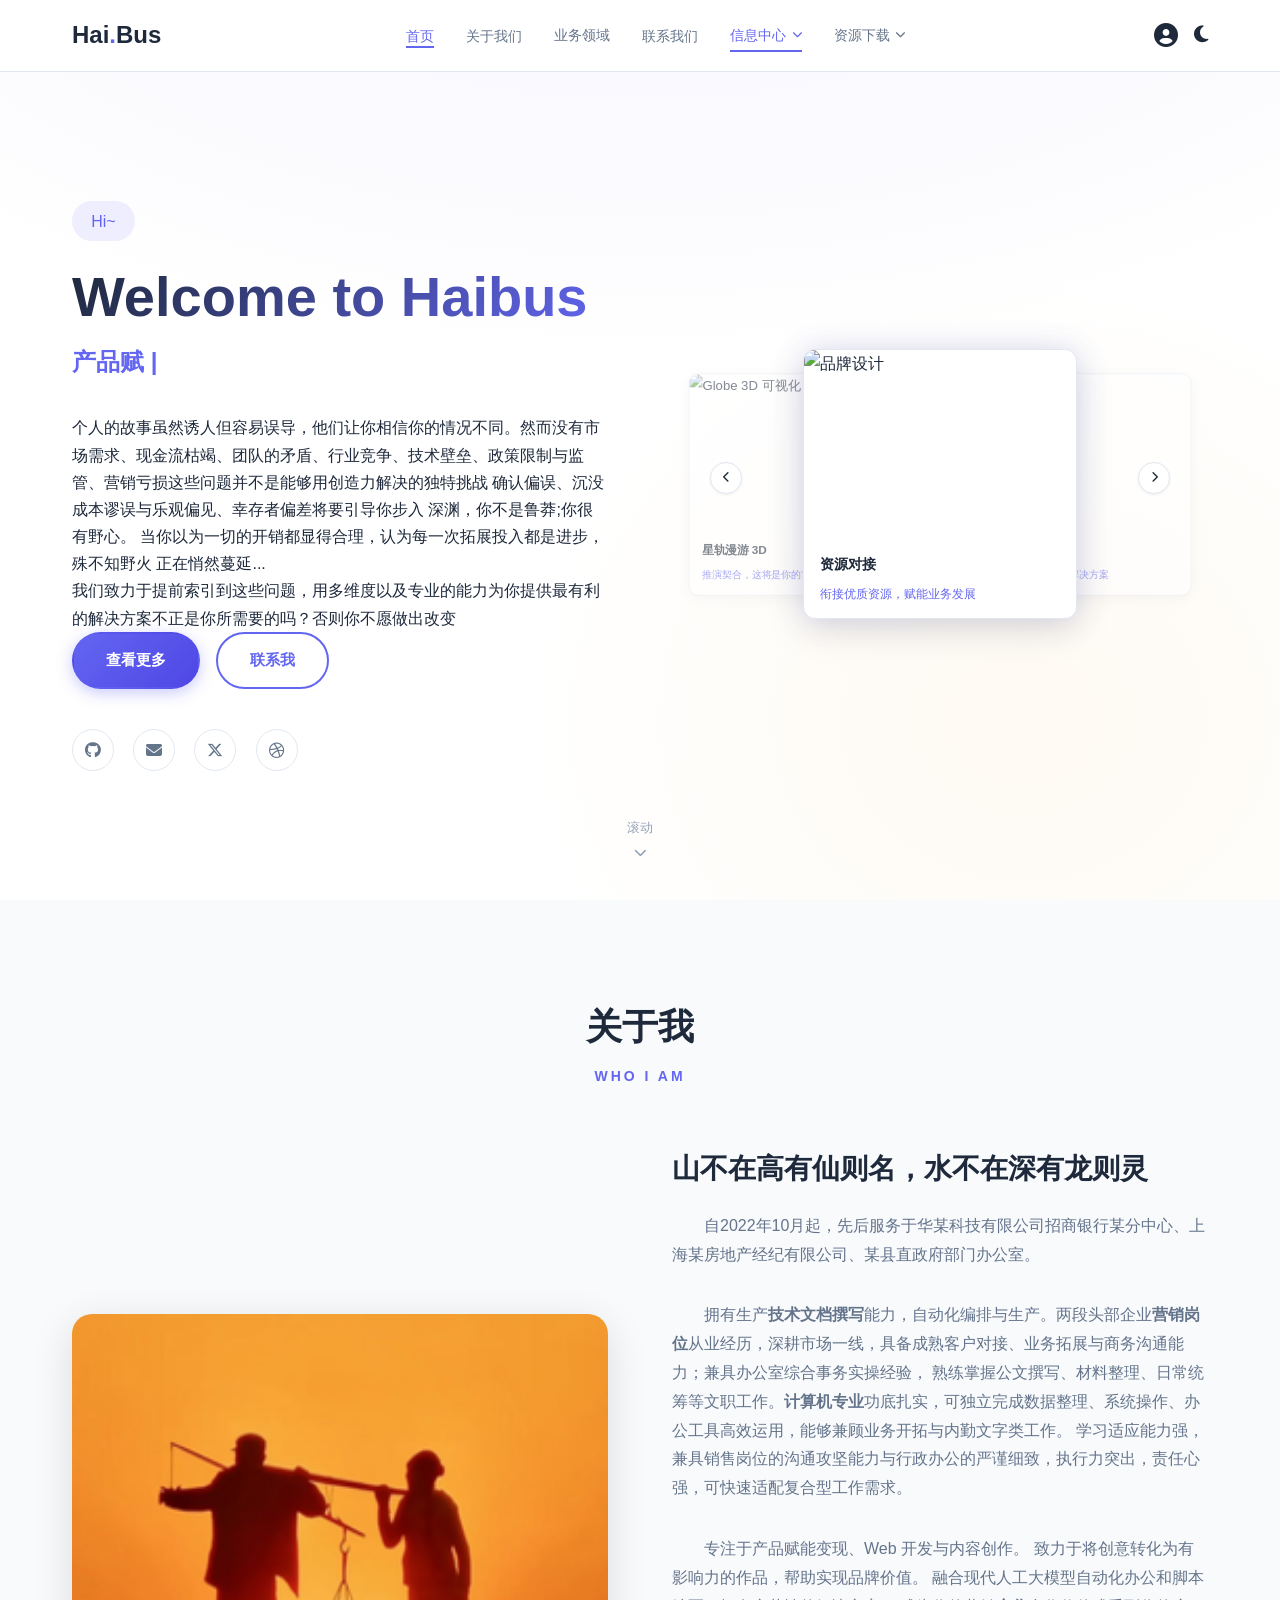
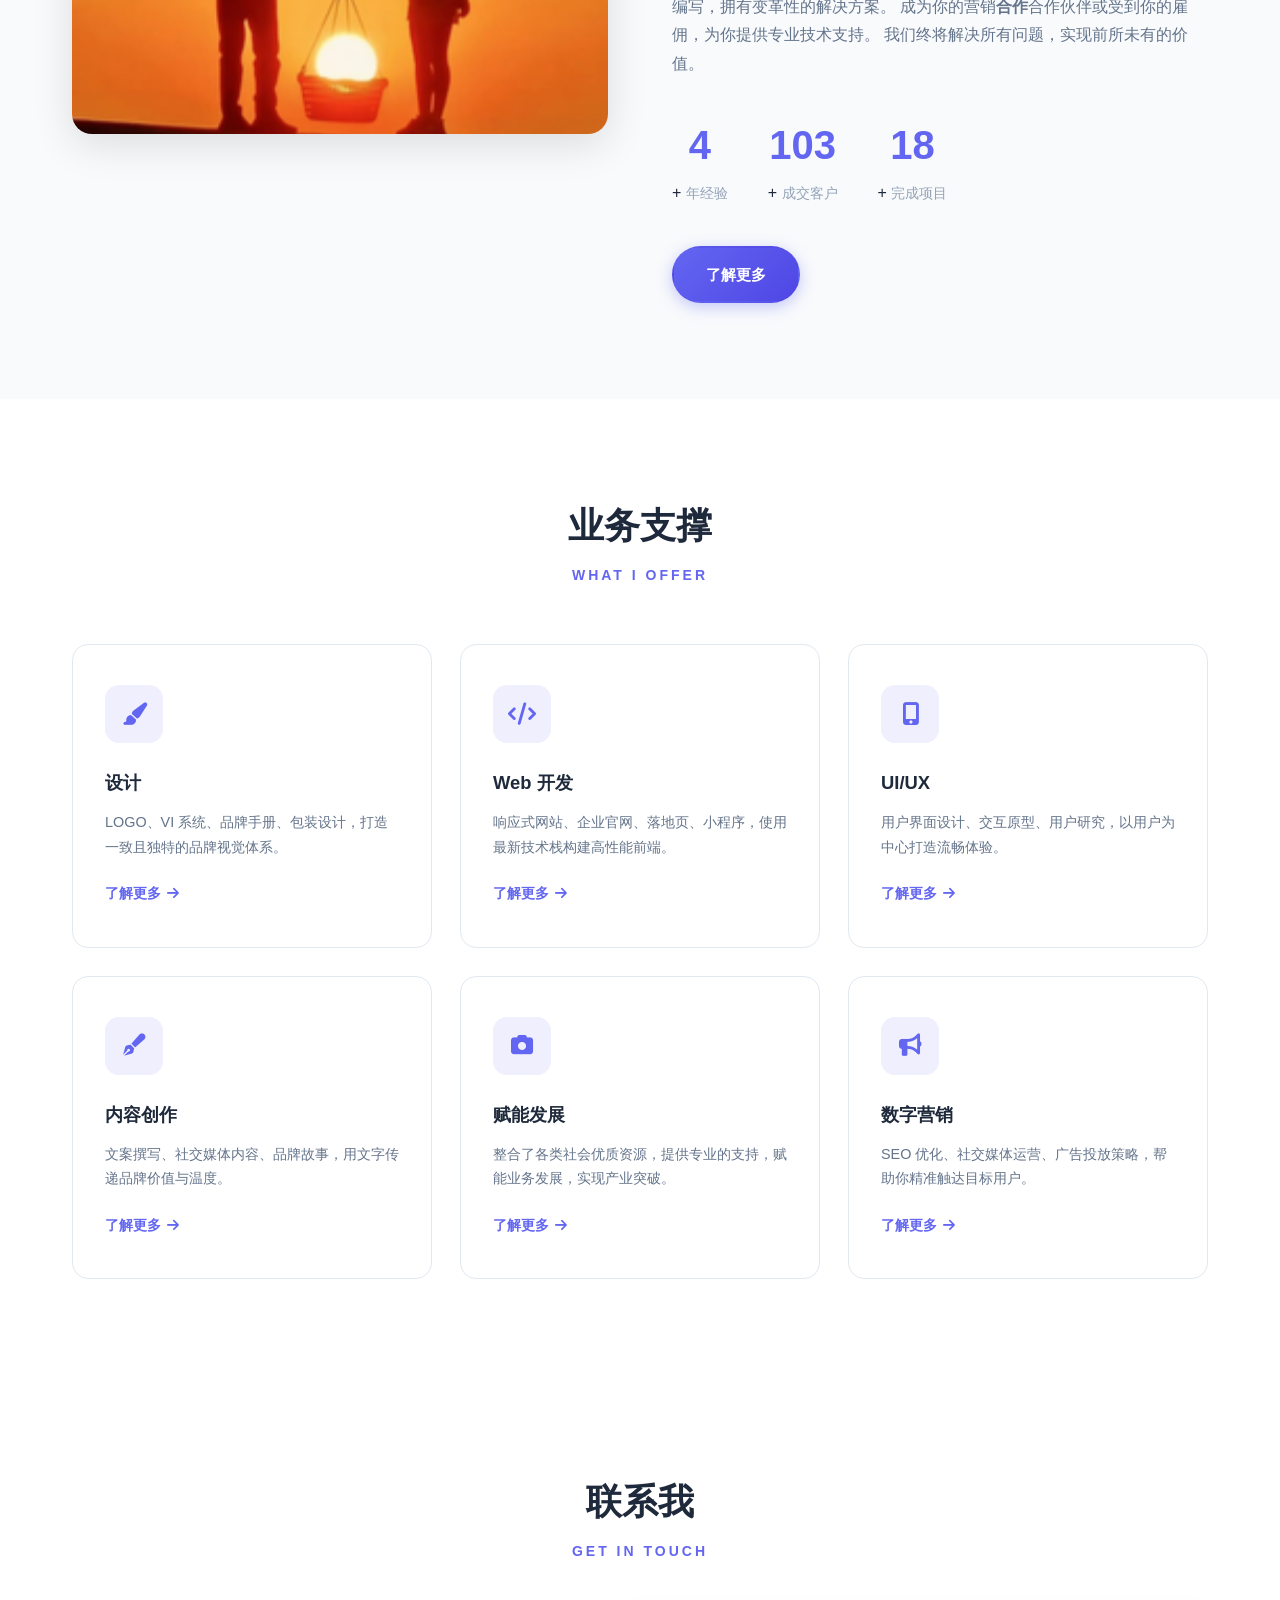
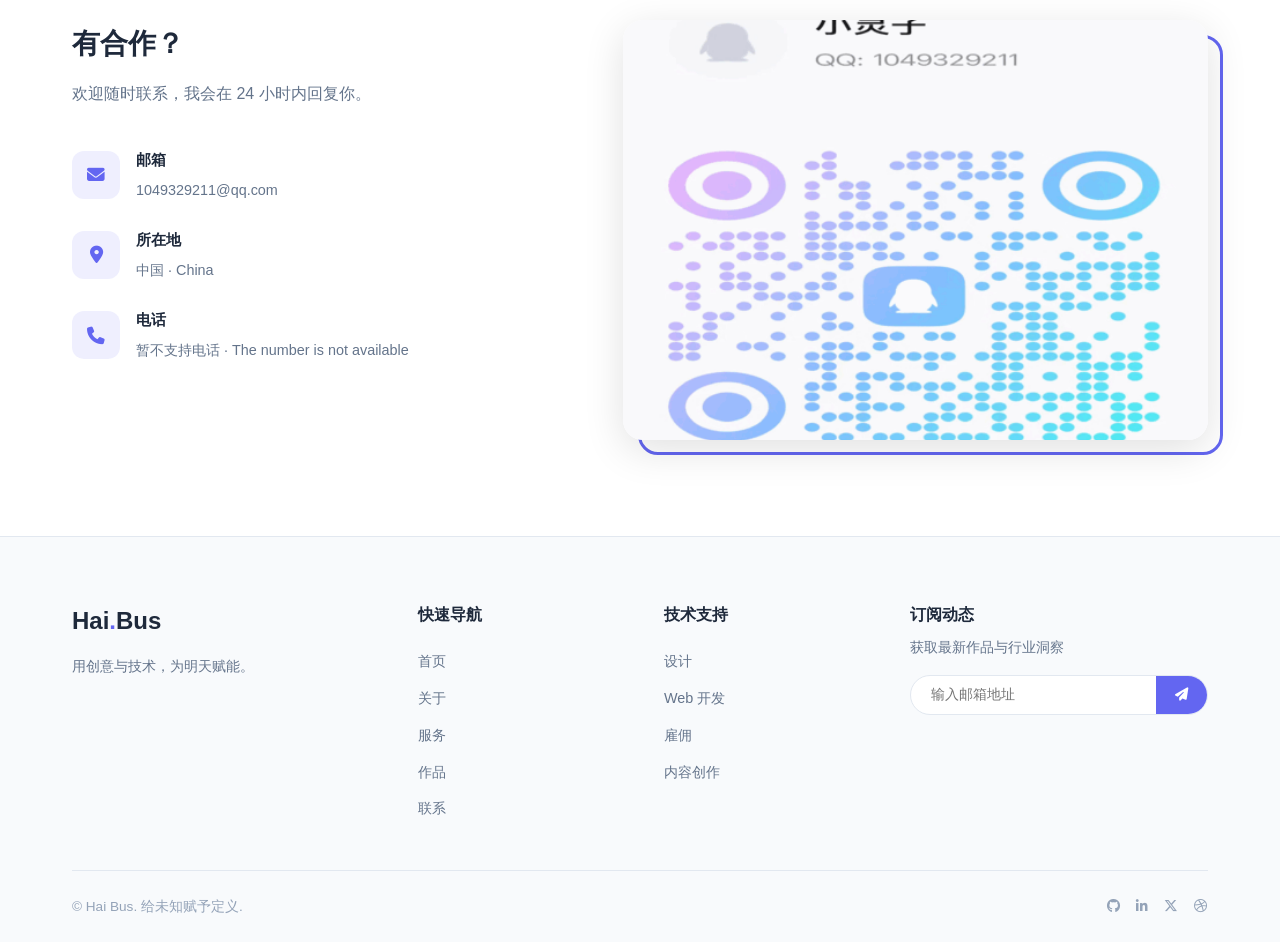
==== index.html @ dc65b624 "添加了描述持有 2.0版本" ====
<!DOCTYPE html>
<html lang="zh-CN">
<head>
  <meta charset="UTF-8">
  <meta name="viewport" content="width=device-width, initial-scale=1.0">
  <meta name="description" content="个人作品集网站">
  <title>Haibus / 不深</title>
  <link rel="stylesheet" href="css/style.css?v=3">
  <!-- Font Awesome 图标库 -->
  <link rel="preconnect" href="https://cdnjs.cloudflare.com" crossorigin>
  <link rel="stylesheet" href="https://cdnjs.cloudflare.com/ajax/libs/font-awesome/6.5.1/css/all.min.css" crossorigin="anonymous">
</head>
<body>

  <!-- ==================== 导航栏 ==================== -->
  <header class="header" id="header">
    <nav class="nav container">
      <a href="#home" class="nav__logo">Hai<span>.</span>Bus</a>
      <ul class="nav__menu" id="nav-menu">
        <li><a href="#home" class="nav__link active">首页</a></li>
        <li><a href="#about" class="nav__link">关于我们</a></li>
        <li class="nav__dropdown-wrapper">
          <a href="#services" class="nav__link nav__link--dropdown">
            业务领域 
          </a>
        </li>
        <li><a href="#contact" class="nav__link">联系我们</a></li>
       <li class="nav__dropdown-wrapper" id="nav-dropdown-wrapper">
          <a href="#home" class="nav__link nav__link--dropdown" id="nav-portfolio-link">
            信息中心 <i class="fas fa-chevron-down nav__dropdown-arrow" aria-hidden="true"></i>
          </a>
          <div class="collapse-inner">
            <ul class="nav__dropdown" id="nav-dropdown">
              <li class="nav__submenu-wrapper">
                <a href="#home" class="nav__dropdown-link nav__dropdown-link--sub">
                  项目 <i class="fas fa-chevron-right nav__submenu-arrow" aria-hidden="true"></i>
                </a>
                <div class="collapse-inner">
                  <ul class="nav__submenu">
                    <li><a href="https://mp.weixin.qq.com/s/8FgGAmS8zmmex2mU1gCcbw" class="nav__dropdown-link">项目演示一</a></li>
                    <li><a href="love/index.html" class="nav__dropdown-link">星轨漫游</a></li>
                  </ul>
                </div>
              </li>
              <li><a href="#home" class="nav__dropdown-link" data-portfolio-filter="brand">设计理念</a></li>
              <li><a href="#home" class="nav__dropdown-link" data-portfolio-filter="web">开发作品</a></li>
              <li><a href="#home" class="nav__dropdown-link" data-portfolio-filter="ui">其他</a></li>
            </ul>
          </div>
        </li>
        <li class="nav__dropdown-wrapper">
          <a href="#" class="nav__link nav__link--dropdown">
            资源下载 <i class="fas fa-chevron-down nav__dropdown-arrow" aria-hidden="true"></i>
          </a>
          <div class="collapse-inner">
            <ul class="nav__dropdown">
              <li><a href="https://github.com/long1049329211/KeymouseGo" class="nav__dropdown-link" target="_blank"><i class="fab fa-github" aria-hidden="true"></i> 作品仓库</a></li>
              <li><a href="#" class="nav__dropdown-link" id="nav-resume-download"><i class="fas fa-envelope" aria-hidden="true"></i> 简历下载</a></li>
              <li><a href="./img/ncai.txt" class="nav__dropdown-link"><i class="fas fa-ellipsis-h" aria-hidden="true"></i> 其他</a></li>
            </ul>
          </div>
        </li>
      </ul>
      <div class="nav__backdrop" id="nav-backdrop"></div>
      <div class="nav__actions">
        <div class="nav__login" id="nav-login" title="登录 / 注册">
          <i class="fas fa-user-circle"></i>
        </div>
        <div class="nav__toggle" id="nav-toggle">
          <i class="fas fa-bars"></i>
        </div>
        <div class="nav__theme" id="theme-toggle">
          <i class="fas fa-moon"></i>
        </div>
      </div>
    </nav>
  </header>

  <main>
    <!-- ==================== 首页 Hero ==================== -->
    <section class="hero" id="home">
      <div class="hero__bg"></div>
      <div class="hero__container container">
        <div class="hero__content">
          <span class="hero__greeting">Hi~ </span>
          <h1 class="hero__title">Welcome to Haibus</h1>
          <div class="hero__typed">
            <span class="typed-text" id="typed-text"></span>
            <span class="typed-cursor">|</span>
          </div>
          <p class="hero__desc">
			<p>个人的故事虽然诱人但容易误导，他们让你相信你的情况不同。然而没有市场需求、现金流枯竭、团队的矛盾、行业竞争、技术壁垒、政策限制与监管、营销亏损这些问题并不是能够用创造力解决的独特挑战
			确认偏误、沉没成本谬误与乐观偏见、幸存者偏差将要引导你步入
			深渊，你不是鲁莽;你很有野心。
			当你以为一切的开销都显得合理，认为每一次拓展投入都是进步，殊不知野火 正在悄然蔓延...</p>
			<P>我们致力于提前索引到这些问题，用多维度以及专业的能力为你提供最有利的解决方案不正是你所需要的吗？否则你不愿做出改变</p>
          </p>
          <div class="hero__actions">
          		<!--href="#services"-->
            <a href="https://weixin.qq.com/r/mp/gRzext-EJIJbrZul90mT" class="btn btn--primary">查看更多</a>
            <a href="#contact" class="btn btn--outline">联系我</a>
          </div> 
          <div class="hero__social">
            <a href="https://github.com/" title="GitHub" ><i class="fab fa-github"></i></a>
            <a href="https://mail.qq.com/" title="Email"><i class="fa-solid fa-envelope"></i></a>
            <a href="#" title="Twitter"><i class="fab fa-x-twitter"></i></a>
            <a href="https://www.163gz.com/" title="163gz"><i class="fab fa-dribbble"></i></a>
          </div>
        </div>
        <div class="hero__image">
          <div class="hero__showcase">

            <!-- 3D 卡牌轮播 -->
            <div class="hero__carousel" id="hero-carousel">
              <div class="hero__carousel-stage" id="hero-carousel-stage">
                <div class="hero__carousel-card active" data-index="0" data-category="brand" data-href="#services" data-target="anchor">
                  <div class="hero__carousel-card-inner">
                    <img src="https://images.unsplash.com/photo-1561070791-2526d30994b5?w=600&h=450&fit=crop" alt="品牌设计">
                    <div class="hero__carousel-card-body">
                      <h4>资源对接</h4>
                      <span>衔接优质资源，赋能业务发展</span>
                    </div>
                  </div>
                </div>
                <div class="hero__carousel-card" data-index="1" data-category="web" data-href="#services" data-target="anchor">
                  <div class="hero__carousel-card-inner">
                    <img src="https://images.unsplash.com/photo-1460925895917-afdab827c52f?w=600&h=450&fit=crop" alt="Web 开发">
                    <div class="hero__carousel-card-body">
                      <h4>企业服务</h4>
                      <span>争对内部问题，提供解决方案</span>
                    </div>
                  </div>
                </div>
                <div class="hero__carousel-card" data-index="2" data-category="ui" data-href="#services" data-target="anchor">
                  <div class="hero__carousel-card-inner">
                    <img src="https://images.unsplash.com/photo-1545235617-9465d2a55698?w=600&h=450&fit=crop" alt="UI/UX">
                    <div class="hero__carousel-card-body">
                      <h4>前端|App</h4>
                      <span>自动化办公定制，脚本制作</span>
                    </div>
                  </div>
                </div>
                <div class="hero__carousel-card" data-index="3" data-category="web" data-href="zhuanj.html" data-target="url">
                  <div class="hero__carousel-card-inner">
                    <img src="./img/IMG_1689.webp" alt="666">
                    <div class="hero__carousel-card-body">
                      <h4>科研拓展</h4>
                      <span>衔接行业专家临场指导贫困地区产业发展</span>
                    </div>
                  </div>
                </div>
                <div class="hero__carousel-card" data-index="4" data-category="web" data-href="love/index.html" data-target="url">
                  <div class="hero__carousel-card-inner">
                    <img src="https://vasturiano.github.io/globe.gl/example/airline-routes/preview.png" alt="Globe 3D 可视化">
                    <div class="hero__carousel-card-body">
                      <h4>星轨漫游 3D</h4>
                      <span>推演契合，这将是你的首个选项</span>
                    </div>
                  </div>
                </div>
              </div>
              <div class="hero__carousel-controls">
                <button class="hero__carousel-arrow hero__carousel-arrow--prev" id="hero-carousel-prev" aria-label="上一张">
                  <i class="fas fa-chevron-left"></i>
                </button>
                <button class="hero__carousel-arrow hero__carousel-arrow--next" id="hero-carousel-next" aria-label="下一张">
                  <i class="fas fa-chevron-right"></i>
                </button>
              </div>

            </div>
          </div>
        </div>
      </div>
      <a href="#about" class="hero__scroll">
        <span>滚动</span>
        <i class="fas fa-chevron-down"></i>
      </a>
    </section>

    <!-- ==================== 关于 ==================== -->
    <section class="about section" id="about">
      <div class="container">
        <h2 class="section__title">关于我</h2>
        <span class="section__subtitle">Who I Am</span>
        <div class="about__grid">
          <div class="about__image">
            <img src="./img/160_54.ico" alt="工作环境">
          </div>
          <div class="about__content">
            <h3>山不在高有仙则名，水不在深有龙则灵</h3>
            <p class="duanluo">
              自2022年10月起，先后服务于华某科技有限公司招商银行某分中心、上海某房地产经纪有限公司、某县直政府部门办公室。
            </p>
            <p class="duanluo">
              拥有生产<b>技术文档撰写</b>能力，自动化编排与生产。两段头部企业<b>营销岗位</b>从业经历，深耕市场一线，具备成熟客户对接、业务拓展与商务沟通能力；兼具办公室综合事务实操经验，
              熟练掌握公文撰写、材料整理、日常统筹等文职工作。<b>计算机专业</b>功底扎实，可独立完成数据整理、系统操作、办公工具高效运用，能够兼顾业务开拓与内勤文字类工作。
              学习适应能力强，兼具销售岗位的沟通攻坚能力与行政办公的严谨细致，执行力突出，责任心强，可快速适配复合型工作需求。
               
            </p>
            <p class="duanluo">
                专注于产品赋能变现、Web 开发与内容创作。
          致力于将创意转化为有影响力的作品，帮助实现品牌价值。
        融合现代人工大模型自动化办公和脚本编写，拥有变革性的解决方案。
          成为你的营销<b>合作</b>合作伙伴或受到你的雇佣，为你提供专业技术支持。
              我们终将解决所有问题，实现前所未有的价值。
            </p>
            <div class="about__stats">
              <div class="about__stat">
                <span class="about__stat-number" data-count="5">0</span>+
                <span class="about__stat-label">年经验</span>
              </div>
              <div class="about__stat">
                <span class="about__stat-number" data-count="110">0</span>+
                <span class="about__stat-label">成交客户</span>
              </div>
              <div class="about__stat">
                <span class="about__stat-number" data-count="20">0</span>+
                <span class="about__stat-label">完成项目</span>
              </div>
            </div>
            <a href="#contact" class="btn btn--primary">了解更多</a>
          </div>
        </div>
      </div>
    </section>

    <!-- ==================== 服务 ==================== -->
    <section class="services section" id="services">
      <div class="container">
        <h2 class="section__title">业务支撑</h2>
        <span class="section__subtitle">What I Offer</span>
        <div class="services__grid">
          <div class="service-card">
            <div class="service-card__icon"><i class="fas fa-paint-brush"></i></div>
            <h3>设计</h3>
            <p>LOGO、VI 系统、品牌手册、包装设计，打造一致且独特的品牌视觉体系。</p>
            <a href="#" class="service-card__link">了解更多 <i class="fas fa-arrow-right"></i></a>
          </div>
          <div class="service-card">
            <div class="service-card__icon"><i class="fas fa-code"></i></div>
            <h3>Web 开发</h3>
            <p>响应式网站、企业官网、落地页、小程序，使用最新技术栈构建高性能前端。</p>
            <a href="#" class="service-card__link">了解更多 <i class="fas fa-arrow-right"></i></a>
          </div>
          <div class="service-card">
            <div class="service-card__icon"><i class="fas fa-mobile-alt"></i></div>
            <h3>UI/UX </h3>
            <p>用户界面设计、交互原型、用户研究，以用户为中心打造流畅体验。</p>
            <a href="#" class="service-card__link">了解更多 <i class="fas fa-arrow-right"></i></a>
          </div>
          <div class="service-card">
            <div class="service-card__icon"><i class="fas fa-pen-fancy"></i></div>
            <h3>内容创作</h3>
            <p>文案撰写、社交媒体内容、品牌故事，用文字传递品牌价值与温度。</p>
            <a href="#" class="service-card__link">了解更多 <i class="fas fa-arrow-right"></i></a>
          </div>
          <div class="service-card">
            <div class="service-card__icon"><i class="fas fa-camera"></i></div>
            <h3>赋能发展</h3>
            <p>整合了各类社会优质资源，提供专业的支持，赋能业务发展，实现产业突破。</p>
            <a href="#" class="service-card__link">了解更多 <i class="fas fa-arrow-right"></i></a>
          </div>
          <div class="service-card">
            <div class="service-card__icon"><i class="fas fa-bullhorn"></i></div>
            <h3>数字营销</h3>
            <p>SEO 优化、社交媒体运营、广告投放策略，帮助你精准触达目标用户。</p>
            <a href="#" class="service-card__link">了解更多 <i class="fas fa-arrow-right"></i></a>
          </div>
        </div>
      </div>
    </section>
    <!-- ==================== 联系 ==================== -->
    <section class="contact section" id="contact">
      <div class="container">
        <h2 class="section__title">联系我</h2>
        <span class="section__subtitle">Get In Touch</span>
        <div class="contact__grid">
          <div class="contact__info">
            <h3>有合作？</h3>
            <p>欢迎随时联系，我会在 24 小时内回复你。</p>
            <div class="contact__details">
              <div class="contact__detail">
                <i class="fas fa-envelope"></i>
                <div>
                  <h4>邮箱</h4>
                  <span>1049329211@qq.com</span>
                </div>
              </div>
              <div class="contact__detail">
                <i class="fas fa-map-marker-alt"></i>
                <div>
                  <h4>所在地</h4>
                  <span>中国 · China</span>
                </div>
              </div>
              <div class="contact__detail">
                <i class="fas fa-phone"></i>
                <div>
                  <h4>电话</h4>
                  <span>暂不支持电话 · The number is not available</span>
                </div>
              </div>
            </div>
          </div>
         <div class="about__image">
            <img src="./img/联系.gif" alt="联系我">
          </div> 
        </div>
      </div>
    </section>
  </main>

  <!-- ==================== 页脚 ==================== -->
  <footer class="footer">
    <div class="container">
      <div class="footer__grid">
        <div class="footer__brand">
          <a href="#home" class="footer__logo">Hai<span>.</span>Bus</a>
          <p>用创意与技术，为明天赋能。</p>
        </div>
        <div class="footer__links">
          <h4>快速导航</h4>
          <ul>
            <li><a href="#home">首页</a></li>
            <li><a href="#about">关于</a></li>
            <li><a href="#services">服务</a></li>
            <li><a href="#home">作品</a></li>
            <li><a href="#contact">联系</a></li>
          </ul>
        </div>
        <div class="footer__links">
          <h4>技术支持</h4>
          <ul>
            <li><a href="#services">设计</a></li>
            <li><a href="#services">Web 开发</a></li>
            <li><a href="#services">雇佣</a></li>
            <li><a href="#services">内容创作</a></li>
          </ul>
        </div>
        <div class="footer__newsletter">
          <h4>订阅动态</h4>
          <p>获取最新作品与行业洞察</p>
          <form class="footer__subscribe" id="subscribe-form">
            <input type="email" id="subscribe-email" placeholder="输入邮箱地址" required autocomplete="email">
            <button type="submit" aria-label="订阅"><i class="fas fa-paper-plane"></i></button>
          </form>
        </div>
      </div>
      <div class="footer__bottom">
        <p>&copy; Hai Bus. 给未知赋予定义.</p>
        <div class="footer__social">
          <a href="#"><i class="fab fa-github"></i></a>
          <a href="#"><i class="fab fa-linkedin-in"></i></a>
          <a href="#"><i class="fab fa-x-twitter"></i></a>
          <a href="#"><i class="fab fa-dribbble"></i></a>
        </div>
      </div>
    </div>
  </footer>

  <!-- 回到顶部 -->
  <a href="#home" class="back-to-top" id="back-to-top">
    <i class="fas fa-arrow-up"></i>
  </a>

  <!-- 登录 / 注册 弹窗 -->
  <div class="modal-overlay" id="login-modal">
    <div class="modal">
      <button class="modal__close" id="modal-close">&times;</button>
      <div class="modal__header">
        <h2 class="modal__title">欢迎回来</h2>
        <p class="modal__subtitle">登录或注册你的账户</p>
      </div>
      <form class="modal__form" id="login-form">
        <div class="form__group">
          <label class="form__label" for="login-username">用户名 / 邮箱</label>
          <input type="text" id="login-username" class="form__input" placeholder="请输入用户名或邮箱" required>
        </div>
        <div class="form__group">
          <label class="form__label" for="login-password">密码</label>
          <div class="form__password-wrapper">
            <input type="password" id="login-password" class="form__input" placeholder="请输入密码" required>
            <i class="fas fa-eye form__password-toggle" id="password-toggle"></i>
          </div>
        </div>
        <div class="modal__actions">
          <button type="button" class="btn btn--primary btn--full" id="btn-login">登录</button>
          <button type="button" class="btn btn--outline btn--full" id="btn-register">注册</button>
        </div>
      </form>
    </div>
  </div>
   <!-- 联系我 / 发送邮件 弹窗 -->
  <div class="modal-overlay" id="contact-modal" role="dialog" aria-labelledby="contact-modal-title" aria-modal="true">
    <div class="modal modal--contact">
      <button class="modal__close" id="contact-modal-close" aria-label="关闭弹窗">&times;</button>
      <div class="modal__header">
        <h2 class="modal__title" id="contact-modal-title">发送消息</h2>
        <p class="modal__subtitle">填写以下信息，我会尽快回复你</p>
      </div>
      <form class="modal__form" id="contact-form" novalidate>
        <div class="form__group">
          <label class="form__label" for="contact-name">姓名</label>
          <input type="text" id="contact-name" class="form__input" placeholder="你的名字" required autocomplete="name">
        </div>
        <div class="form__group">
          <label class="form__label" for="contact-email">邮箱</label>
          <input type="email" id="contact-email" class="form__input" placeholder="你的邮箱" required autocomplete="email">
        </div>
        <div class="form__group">
          <label class="form__label" for="contact-subject">主题</label>
          <input type="text" id="contact-subject" class="form__input" placeholder="项目主题" autocomplete="off">
        </div>
        <div class="form__group">
          <label class="form__label" for="contact-message">需求描述</label>
          <textarea id="contact-message" class="form__input form__textarea" rows="5" placeholder="描述你的需求..." required></textarea>
        </div>
        <button type="submit" class="btn btn--primary btn--full">
          <span class="btn__text">发送消息</span>
          <i class="fas fa-paper-plane"></i>
        </button>
      </form>
    </div>
  </div>    
  <script src="js/main.js?v=3"></script>
</body>
</html>
---- css/style.css ----
/* ================================================================
   Alex Chen | 个人作品集网站 - 样式表
   ================================================================ */

/* ---------- CSS 变量 & 主题 ---------- */
:root {
  /* 主色调 */
  --color-primary: #6366f1;
  --color-primary-light: #818cf8;
  --color-primary-dark: #4f46e5;
  --color-accent: #f59e0b;

  /* 浅色主题 */
  --bg-body: #ffffff;
  --bg-section: #f8fafc;
  --bg-card: #ffffff;
  --bg-header: rgba(255, 255, 255, 0.92);
  --text-primary: #1e293b;
  --text-secondary: #64748b;
  --text-muted: #94a3b8;
  --border-color: #e2e8f0;
  --shadow-sm: 0 1px 3px rgba(0, 0, 0, 0.06);
  --shadow-md: 0 4px 20px rgba(0, 0, 0, 0.08);
  --shadow-lg: 0 10px 40px rgba(0, 0, 0, 0.12);
  --shadow-glow: 0 0 30px rgba(99, 102, 241, 0.15);

  /* 字体 */
  --font-primary: 'Segoe UI', 'PingFang SC', 'Microsoft YaHei', sans-serif;
  --font-mono: 'JetBrains Mono', 'Fira Code', 'Cascadia Code', monospace;

  /* 间距 */
  --header-height: 4.5rem;
  --section-padding: 6rem;
  --container-max: 1200px;

  /* 过渡 */
  --transition: 0.3s cubic-bezier(0.4, 0, 0.2, 1);
  --transition-slow: 0.5s cubic-bezier(0.4, 0, 0.2, 1);
}

/* ---------- 深色主题 ---------- */
[data-theme="dark"] {
  --bg-body: #0f172a;
  --bg-section: #1e293b;
  --bg-card: #1e293b;
  --bg-header: rgba(15, 23, 42, 0.92);
  --text-primary: #f1f5f9;
  --text-secondary: #94a3b8;
  --text-muted: #64748b;
  --border-color: #334155;
  --shadow-sm: 0 1px 3px rgba(0, 0, 0, 0.3);
  --shadow-md: 0 4px 20px rgba(0, 0, 0, 0.4);
  --shadow-lg: 0 10px 40px rgba(0, 0, 0, 0.5);
  --shadow-glow: 0 0 30px rgba(99, 102, 241, 0.25);
}

/* ---------- 基础重置 ---------- */
*, *::before, *::after {
  margin: 0;
  padding: 0;
  box-sizing: border-box;
}

html {
  scroll-behavior: smooth;
  scroll-padding-top: var(--header-height);
}

body {
  font-family: var(--font-primary);
  background-color: var(--bg-body);
  color: var(--text-primary);
  line-height: 1.7;
  overflow-x: hidden;
  transition: background-color var(--transition-slow), color var(--transition-slow);
}

a {
  text-decoration: none;
  color: inherit;
}

ul { list-style: none; }

img {
  max-width: 100%;
  height: auto;
  display: block;
}

/* ---------- Font Awesome 图标渲染优化 ---------- */
.fas, .fab, .far, .fa-solid, .fa-brands, .fa-regular {
  -webkit-font-smoothing: antialiased;
  -moz-osx-font-smoothing: grayscale;
  text-rendering: optimizeLegibility;
  display: inline-block;
  line-height: 1;
  font-style: normal;
}

/* ---------- 工具类 ---------- */
.container {
  max-width: var(--container-max);
  margin: 0 auto;
  padding: 0 2rem;
}

.section {
  padding: var(--section-padding) 0;
}

.section__title {
  font-size: 2.25rem;
  font-weight: 800;
  text-align: center;
  margin-bottom: 0.5rem;
  position: relative;
}

.section__subtitle {
  display: block;
  text-align: center;
  color: var(--color-primary);
  font-size: 0.875rem;
  font-weight: 600;
  text-transform: uppercase;
  letter-spacing: 3px;
  margin-bottom: 3.5rem;
}

/* ---------- 按钮 ---------- */
.btn {
  display: inline-flex;
  align-items: center;
  gap: 0.5rem;
  padding: 0.85rem 2rem;
  border-radius: 50px;
  font-size: 0.95rem;
  font-weight: 600;
  cursor: pointer;
  border: 2px solid transparent;
  transition: all var(--transition);
  white-space: nowrap;
}

.btn--primary {
  background: linear-gradient(135deg, var(--color-primary), var(--color-primary-dark));
  color: #fff;
  box-shadow: 0 4px 15px rgba(99, 102, 241, 0.35);
}

.btn--primary:hover {
  transform: translateY(-2px);
  box-shadow: 0 6px 25px rgba(99, 102, 241, 0.5);
}

.btn--outline {
  border-color: var(--color-primary);
  color: var(--color-primary);
  background: transparent;
}

.btn--outline:hover {
  background: var(--color-primary);
  color: #fff;
}

.btn--full {
  width: 100%;
  justify-content: center;
}

/* ================================================================
   导航栏
   ================================================================ */
.header {
  position: fixed;
  top: 0;
  left: 0;
  width: 100%;
  height: var(--header-height);
  background: var(--bg-header);
  backdrop-filter: blur(12px);
  -webkit-backdrop-filter: blur(12px);
  border-bottom: 1px solid var(--border-color);
  z-index: 1000;
  transition: all var(--transition);
}

.header.scrolled {
  box-shadow: var(--shadow-md);
}

.nav {
  display: flex;
  align-items: center;
  justify-content: space-between;
  height: 100%;
}

.nav__logo {
  font-size: 1.5rem;
  font-weight: 800;
  color: var(--text-primary);
}

.nav__logo span {
  color: var(--color-primary);
}

.nav__menu {
  display: flex;
  gap: 2rem;
  align-items: center;
}

.nav__link {
  font-size: 0.9rem;
  font-weight: 500;
  color: var(--text-secondary);
  position: relative;
  transition: color var(--transition);
  cursor: pointer;
}

.nav__link::after {
  content: '';
  position: absolute;
  left: 0;
  bottom: -4px;
  width: 0;
  height: 2px;
  background: var(--color-primary);
  transition: width var(--transition);
}

.nav__link:hover,
.nav__link.active {
  color: var(--color-primary);
}

.nav__link:hover::after,
.nav__link.active::after {
  width: 100%;
}

/* 导航栏右侧操作区 */
.nav__actions {
  display: flex;
  align-items: center;
  gap: 0.25rem;
}

.nav__login {
  font-size: 1.5rem;
  cursor: pointer;
  color: var(--text-primary);
  transition: color var(--transition);
  padding: 0.25rem;
  display: flex;
  align-items: center;
}

.nav__login:hover {
  color: var(--color-primary);
}

.nav__toggle {
  display: none;
  font-size: 1.3rem;
  cursor: pointer;
  color: var(--text-primary);
}

.nav__theme {
  font-size: 1.2rem;
  cursor: pointer;
  color: var(--text-primary);
  margin-left: 0.5rem;
  transition: color var(--transition);
}

.nav__theme:hover {
  color: var(--color-primary);
}

/* 作品下拉菜单 */
.nav__dropdown-wrapper {
  position: relative;
}

/* 移动端菜单遮罩（桌面端隐藏） */
.nav__backdrop {
  display: none;
}

.nav__link--dropdown {
  display: flex;
  align-items: center;
  gap: 0.35rem;
}

.nav__dropdown-arrow {
  font-size: 0.65rem;
  transition: transform 0.25s ease;
  margin-left: auto;
  will-change: transform;
  backface-visibility: hidden;
  flex-shrink: 0;
}

.nav__dropdown-wrapper.open .nav__dropdown-arrow {
  transform: rotate(180deg);
}

/* ================================================================
   下拉 / 子菜单 —— 静态折叠展开（click 触发，无 overflow）
   桌面端：dropdown absolute 贴左；submenu static 嵌套
   移动端：全部 static，复用同一套 .collapse-inner + .open 机制
   ================================================================ */

/* 折叠容器：默认隐藏，.open 时显示 */
.collapse-inner {
  display: none;
}

.nav__dropdown-wrapper.open > .collapse-inner,
.nav__submenu-wrapper.open > .collapse-inner {
  display: block;
}

/* 一级下拉容器（桌面端 absolute 贴左，不居中，绝不溢出） */
.nav__dropdown {
  position: absolute;
  left: 0;
  top: 100%;
  min-width: 180px;
  max-width: 100%;
  background: var(--bg-card);
  border: 1px solid var(--border-color);
  border-radius: 12px;
  padding: 0.5rem 0;
  box-shadow: var(--shadow-lg);
  z-index: 1001;
}

/* 下拉链接 */
.nav__dropdown-link {
  display: block;
  padding: 0.6rem 1.5rem;
  font-size: 0.87rem;
  color: var(--text-secondary);
  transition: background var(--transition), color var(--transition);
  white-space: normal;
  word-break: break-word;
}

.nav__dropdown-link:hover {
  background: rgba(99, 102, 241, 0.08);
  color: var(--color-primary);
}

/* 下拉链接内图标：统一宽度 + 间距 */
.nav__dropdown-link > i:not(.nav__submenu-arrow) {
  width: 1.3em;
  text-align: center;
  margin-right: 0.5rem;
  flex-shrink: 0;
  vertical-align: -0.0625em;
}

/* 二级子菜单容器 */
.nav__submenu-wrapper {
  position: relative;
}

.nav__dropdown-link--sub {
  display: flex;
  align-items: center;
  justify-content: space-between;
}

/* 子菜单箭头 */
.nav__submenu-arrow {
  font-size: 0.6rem;
  transition: transform var(--transition);
  will-change: transform;
  backface-visibility: hidden;
  flex-shrink: 0;
}

/* 二级子菜单（static 嵌套在 dropdown 内，无溢出） */
.nav__submenu {
  display: block;
  position: static;
  transform: none;
  min-width: 160px;
  background: rgba(99, 102, 241, 0.04);
  border-radius: 8px;
  margin: 0.15rem 0.5rem 0.35rem 0.5rem;
  padding: 0.15rem 0;
}

.nav__submenu .nav__dropdown-link {
  padding: 0.6rem 0.8rem 0.6rem 2rem;
  font-size: 0.88rem;
  color: #475569;
  border-radius: 4px;
}

[data-theme="dark"] .nav__submenu .nav__dropdown-link {
  color: #cbd5e1;
}

.nav__submenu .nav__dropdown-link:hover {
  background: rgba(99, 102, 241, 0.1);
  color: #6366f1;
}

/* 子菜单箭头旋转 */
.nav__submenu-wrapper.open > .nav__dropdown-link--sub .nav__submenu-arrow {
  transform: rotate(90deg);
}

/* 展开状态视觉区分 */
.nav__dropdown-wrapper.open > .nav__link {
  color: var(--color-primary);
}

.nav__submenu-wrapper.open > .nav__dropdown-link--sub {
  color: #6366f1;
}

/* 内容展开动画 */
@keyframes navContentSlide {
  from {
    opacity: 0;
    transform: translateY(-8px);
  }
  to {
    opacity: 1;
    transform: translateY(0);
  }
}

.nav__dropdown-wrapper.open > .collapse-inner > *,
.nav__submenu-wrapper.open > .collapse-inner > * {
  animation: navContentSlide 0.25s ease;
}

/* ================================================================
   Hero 区域
   ================================================================ */
.hero {
  min-height: 100vh;
  display: flex;
  align-items: center;
  position: relative;
  overflow: hidden;
  padding-top: var(--header-height);
}

.hero__bg {
  position: absolute;
  inset: 0;
  background: radial-gradient(ellipse 80% 60% at 50% -20%, rgba(99, 102, 241, 0.08), transparent),
              radial-gradient(ellipse 40% 50% at 80% 80%, rgba(245, 158, 11, 0.05), transparent);
  pointer-events: none;
}

.hero__container {
  display: grid;
  grid-template-columns: 1fr 1fr;
  align-items: center;
  gap: 4rem;
  width: 100%;
}

.hero__greeting {
  display: inline-block;
  font-size: 1rem;
  font-weight: 500;
  color: var(--color-primary);
  background: rgba(99, 102, 241, 0.1);
  padding: 0.4rem 1.2rem;
  border-radius: 50px;
  margin-bottom: 1.5rem;
}

.hero__title {
  font-size: 3.5rem;
  font-weight: 800;
  line-height: 1.15;
  margin-bottom: 0.75rem;
  background: linear-gradient(135deg, var(--text-primary), var(--color-primary));
  -webkit-background-clip: text;
  -webkit-text-fill-color: transparent;
  background-clip: text;
}

.hero__typed {
  font-size: 1.5rem;
  font-weight: 600;
  color: var(--text-secondary);
  margin-bottom: 1.5rem;
  min-height: 2.2rem;
}

.typed-text {
  color: var(--color-primary);
}

.typed-cursor {
  animation: blink 0.8s infinite;
  color: var(--color-primary);
}

@keyframes blink {
  0%, 100% { opacity: 1; }
  50% { opacity: 0; }
}

.hero__desc {
  font-size: 1.05rem;
  color: var(--text-secondary);
  max-width: 480px;
  margin-bottom: 2rem;
  line-height: 1.8;
}

.hero__actions {
  display: flex;
  gap: 1rem;
  margin-bottom: 2.5rem;
}

.hero__social {
  display: flex;
  gap: 1.2rem;
}

.hero__social a {
  width: 42px;
  height: 42px;
  border-radius: 50%;
  border: 1px solid var(--border-color);
  display: flex;
  align-items: center;
  justify-content: center;
  font-size: 1rem;
  color: var(--text-secondary);
  transition: all var(--transition);
}

.hero__social a:hover {
  background: var(--color-primary);
  border-color: var(--color-primary);
  color: #fff;
  transform: translateY(-3px);
  box-shadow: var(--shadow-glow);
}

.hero__image {
  display: flex;
  justify-content: center;
  align-items: center;
}

/* ================================================================
   Hero 作品展示模块（仿茅台 page4 短视频模块）
   ================================================================ */
.hero__showcase {
  display: flex;
  flex-direction: column;
  width: 100%;
  max-width: 460px;
}

/* ---- 3D 卡牌轮播 ---- */
.hero__carousel {
  position: relative;
  padding: 0 2.5rem 0.25rem;
}

.hero__carousel-stage {
  position: relative;
  height: 310px;
  display: flex;
  align-items: center;
  justify-content: center;
  perspective: 900px;
}

.hero__carousel-card {
  position: absolute;
  width: 72%;
  max-width: 280px;
  transition: all 0.5s cubic-bezier(0.4, 0, 0.2, 1);
  opacity: 0;
  transform: scale(0.75) translateX(0);
  z-index: 1;
  pointer-events: none;
}

.hero__carousel-card.active {
  transform: scale(1) translateX(0);
  opacity: 1;
  z-index: 4;
  pointer-events: auto;
  cursor: pointer;
}

/* 点击反馈：短暂缩放脉冲 */
.hero__carousel-card.active.clicked .hero__carousel-card-inner {
  animation: carouselClickPulse 0.35s ease;
}

@keyframes carouselClickPulse {
  0%   { transform: scale(1);   box-shadow: var(--shadow-lg), var(--shadow-glow); }
  40%  { transform: scale(0.94); box-shadow: var(--shadow-md), 0 0 0 4px rgba(99,102,241,0.3); }
  100% { transform: scale(1);   box-shadow: var(--shadow-lg), var(--shadow-glow); }
}

.hero__carousel-card.prev {
  transform: scale(0.82) translateX(-62%);
  opacity: 0.55;
  z-index: 3;
}

.hero__carousel-card.next {
  transform: scale(0.82) translateX(62%);
  opacity: 0.55;
  z-index: 3;
}

.hero__carousel-card.hidden-left {
  transform: scale(0.72) translateX(-110%);
  opacity: 0;
  z-index: 2;
  pointer-events: none;
}

.hero__carousel-card.hidden-right {
  transform: scale(0.72) translateX(110%);
  opacity: 0;
  z-index: 2;
  pointer-events: none;
}

.hero__carousel-card-inner {
  background: var(--bg-card);
  border-radius: 12px;
  overflow: hidden;
  box-shadow: var(--shadow-md);
  border: 1px solid var(--border-color);
  transition: box-shadow var(--transition);
}

.hero__carousel-card.active .hero__carousel-card-inner {
  box-shadow: var(--shadow-lg), var(--shadow-glow);
}

.hero__carousel-card-inner img {
  width: 100%;
  height: 190px;
  object-fit: cover;
  display: block;
}

.hero__carousel-card-body {
  padding: 0.75rem 1rem;
}

.hero__carousel-card-body h4 {
  font-size: 0.9rem;
  font-weight: 600;
  color: var(--text-primary);
  margin-bottom: 0.2rem;
  white-space: nowrap;
  overflow: hidden;
  text-overflow: ellipsis;
}

.hero__carousel-card-body span {
  font-size: 0.75rem;
  color: var(--color-primary);
  font-weight: 500;
}

/* ---- 轮播导航箭头 ---- */
.hero__carousel-controls {
  position: absolute;
  top: 50%;
  left: 0;
  right: 0;
  transform: translateY(-50%);
  display: flex;
  justify-content: space-between;
  pointer-events: none;
  z-index: 10;
  margin-top: -0.5rem;
}

.hero__carousel-arrow {
  width: 32px;
  height: 32px;
  border-radius: 50%;
  border: 1px solid var(--border-color);
  background: var(--bg-card);
  color: var(--text-primary);
  font-size: 0.7rem;
  cursor: pointer;
  display: flex;
  align-items: center;
  justify-content: center;
  transition: all var(--transition);
  pointer-events: auto;
  box-shadow: var(--shadow-sm);
}

.hero__carousel-arrow:hover {
  background: var(--color-primary);
  color: #fff;
  border-color: var(--color-primary);
  box-shadow: var(--shadow-md);
}

/* ---- "更多" 链接 ---- */
.hero__carousel-more {
  display: inline-flex;
  align-items: center;
  gap: 0.35rem;
  font-size: 0.8rem;
  font-weight: 600;
  color: var(--text-muted);
  margin-top: 0.5rem;
  transition: color var(--transition), gap var(--transition);
  float: right;
}

.hero__carousel-more:hover {
  color: var(--color-primary);
  gap: 0.6rem;
}

/* ---- 卡牌轮播筛选条 ---- */
.hero__carousel-filters {
  display: flex;
  justify-content: center;
  gap: 0.5rem;
  margin-top: 0.75rem;
  flex-wrap: wrap;
}

.hero__carousel-filter {
  padding: 0.4rem 1rem;
  border-radius: 50px;
  border: 1px solid var(--border-color);
  background: var(--bg-card);
  font-size: 0.75rem;
  font-weight: 500;
  color: var(--text-secondary);
  cursor: pointer;
  transition: all var(--transition);
}

.hero__carousel-filter:hover,
.hero__carousel-filter.active {
  background: var(--color-primary);
  color: #fff;
  border-color: var(--color-primary);
}

/* 被筛选隐藏的卡牌 */
.hero__carousel-card.filtered-out {
  opacity: 0 !important;
  transform: scale(0.5) translateX(0) !important;
  pointer-events: none !important;
  z-index: 0 !important;
}

@keyframes float {
  0%, 100% { transform: translateY(0); }
  50% { transform: translateY(-15px); }
}

.hero__scroll {
  position: absolute;
  bottom: 2.5rem;
  left: 50%;
  transform: translateX(-50%);
  display: flex;
  flex-direction: column;
  align-items: center;
  gap: 0.5rem;
  font-size: 0.8rem;
  color: var(--text-muted);
  animation: bounce 2s infinite;
}

@keyframes bounce {
  0%, 100% { transform: translateX(-50%) translateY(0); }
  50% { transform: translateX(-50%) translateY(-8px); }
}

/* ================================================================
   关于
   ================================================================ */
.about {
  background: var(--bg-section);
}

.about__grid {
  display: grid;
  grid-template-columns: 1fr 1fr;
  gap: 4rem;
  align-items: center;
}

.about__image {
  position: relative;
}

.about__image img {
  border-radius: 20px;
  box-shadow: var(--shadow-lg);
  width: 100%;
  height: 420px;
  object-fit: cover;
}

.about__image::after {
  content: '';
  position: absolute;
  top: 15px;
  left: 15px;
  width: 100%;
  height: 100%;
  border: 3px solid var(--color-primary);
  border-radius: 20px;
  z-index: -1;
}

.about__content h3 {
  font-size: 1.75rem;
  margin-bottom: 1.2rem;
  color: var(--text-primary);
}

.about__content p {
  color: var(--text-secondary);
  margin-bottom: 2rem;
  line-height: 1.8;
}

.about__stats {
  display: flex;
  gap: 2.5rem;
  margin-bottom: 2.5rem;
}

.about__stat {
  text-align: center;
}

.about__stat-number {
  font-size: 2.5rem;
  font-weight: 800;
  color: var(--color-primary);
  display: block;
}

.about__stat-label {
  font-size: 0.85rem;
  color: var(--text-muted);
  margin-top: 0.25rem;
}

/* ================================================================
   服务
   ================================================================ */
.services__grid {
  display: grid;
  grid-template-columns: repeat(3, 1fr);
  gap: 1.75rem;
}

.service-card {
  background: var(--bg-card);
  border: 1px solid var(--border-color);
  border-radius: 16px;
  padding: 2.5rem 2rem;
  transition: all var(--transition);
  position: relative;
  overflow: hidden;
}

.service-card::before {
  content: '';
  position: absolute;
  top: 0;
  left: 0;
  width: 100%;
  height: 3px;
  background: linear-gradient(90deg, var(--color-primary), var(--color-accent));
  transform: scaleX(0);
  transform-origin: left;
  transition: transform var(--transition);
}

.service-card:hover {
  transform: translateY(-8px);
  box-shadow: var(--shadow-lg);
  border-color: transparent;
}

.service-card:hover::before {
  transform: scaleX(1);
}

.service-card__icon {
  width: 58px;
  height: 58px;
  border-radius: 14px;
  background: rgba(99, 102, 241, 0.1);
  display: flex;
  align-items: center;
  justify-content: center;
  font-size: 1.4rem;
  color: var(--color-primary);
  margin-bottom: 1.5rem;
  transition: all var(--transition);
}

.service-card:hover .service-card__icon {
  background: var(--color-primary);
  color: #fff;
  transform: rotateY(180deg);
}

.service-card h3 {
  font-size: 1.15rem;
  margin-bottom: 0.75rem;
}

.service-card p {
  font-size: 0.9rem;
  color: var(--text-secondary);
  margin-bottom: 1.25rem;
  line-height: 1.7;
}

.service-card__link {
  font-size: 0.85rem;
  font-weight: 600;
  color: var(--color-primary);
  display: inline-flex;
  align-items: center;
  gap: 0.4rem;
  transition: gap var(--transition);
}

.service-card__link:hover {
  gap: 0.7rem;
}

/* ================================================================
   联系
   ================================================================ */
.contact__grid {
  display: grid;
  grid-template-columns: 1fr 1.2fr;
  gap: 4rem;
  align-items: start;
}

.contact__info h3 {
  font-size: 1.75rem;
  margin-bottom: 0.75rem;
}

.contact__info > p {
  color: var(--text-secondary);
  margin-bottom: 2.5rem;
}

.contact__details {
  display: flex;
  flex-direction: column;
  gap: 1.5rem;
}

.contact__detail {
  display: flex;
  align-items: center;
  gap: 1rem;
}

.contact__detail i {
  width: 48px;
  height: 48px;
  border-radius: 12px;
  background: rgba(99, 102, 241, 0.1);
  color: var(--color-primary);
  display: flex;
  align-items: center;
  justify-content: center;
  font-size: 1.1rem;
  flex-shrink: 0;
}

.contact__detail h4 {
  font-size: 0.95rem;
  margin-bottom: 0.2rem;
}

.contact__detail span {
  font-size: 0.9rem;
  color: var(--text-secondary);
}

.form__group {
  margin-bottom: 1.25rem;
}

/* ================================================================
   页脚
   ================================================================ */
.footer {
  background: var(--bg-section);
  border-top: 1px solid var(--border-color);
  padding: 4rem 0 1.5rem;
}

.footer__grid {
  display: grid;
  grid-template-columns: 1.5fr 1fr 1fr 1.5fr;
  gap: 3rem;
  margin-bottom: 3rem;
}

.footer__logo {
  font-size: 1.5rem;
  font-weight: 800;
}

.footer__logo span {
  color: var(--color-primary);
}

.footer__brand p {
  color: var(--text-secondary);
  font-size: 0.9rem;
  margin-top: 0.75rem;
  max-width: 240px;
}

.footer__links h4 {
  font-size: 1rem;
  margin-bottom: 1.2rem;
}

.footer__links ul {
  display: flex;
  flex-direction: column;
  gap: 0.6rem;
}

.footer__links a {
  font-size: 0.9rem;
  color: var(--text-secondary);
  transition: color var(--transition);
}

.footer__links a:hover {
  color: var(--color-primary);
}

.footer__newsletter h4 {
  font-size: 1rem;
  margin-bottom: 0.5rem;
}

.footer__newsletter p {
  font-size: 0.85rem;
  color: var(--text-secondary);
  margin-bottom: 1rem;
}

.footer__subscribe {
  display: flex;
  border: 1px solid var(--border-color);
  border-radius: 50px;
  overflow: hidden;
  background: var(--bg-card);
}

.footer__subscribe input {
  flex: 1;
  padding: 0.7rem 1.2rem;
  border: none;
  outline: none;
  background: transparent;
  font-size: 0.85rem;
  color: var(--text-primary);
  font-family: var(--font-primary);
}

.footer__subscribe button {
  padding: 0.7rem 1.2rem;
  background: var(--color-primary);
  color: #fff;
  border: none;
  cursor: pointer;
  transition: background var(--transition);
}

.footer__subscribe button:hover {
  background: var(--color-primary-dark);
}

.footer__bottom {
  display: flex;
  justify-content: space-between;
  align-items: center;
  padding-top: 1.5rem;
  border-top: 1px solid var(--border-color);
  font-size: 0.85rem;
  color: var(--text-muted);
}

.footer__social {
  display: flex;
  gap: 1rem;
}

.footer__social a {
  color: var(--text-muted);
  transition: color var(--transition);
}

.footer__social a:hover {
  color: var(--color-primary);
}

/* ================================================================
   登录弹窗
   ================================================================ */
.modal-overlay {
  position: fixed;
  inset: 0;
  background: rgba(0, 0, 0, 0.5);
  backdrop-filter: blur(4px);
  display: flex;
  align-items: center;
  justify-content: center;
  z-index: 2000;
  opacity: 0;
  visibility: hidden;
  transition: all var(--transition);
}

.modal-overlay.show {
  opacity: 1;
  visibility: visible;
}

.modal {
  background: var(--bg-card);
  border-radius: 20px;
  padding: 2.5rem;
  width: 100%;
  max-width: 420px;
  position: relative;
  box-shadow: var(--shadow-lg);
  transform: translateY(20px) scale(0.95);
  transition: transform var(--transition);
}

.modal-overlay.show .modal {
  transform: translateY(0) scale(1);
}

.modal__close {
  position: absolute;
  top: 1rem;
  right: 1rem;
  width: 36px;
  height: 36px;
  border-radius: 50%;
  border: none;
  background: var(--bg-section);
  color: var(--text-secondary);
  font-size: 1.3rem;
  cursor: pointer;
  display: flex;
  align-items: center;
  justify-content: center;
  transition: all var(--transition);
}

.modal__close:hover {
  background: var(--color-primary);
  color: #fff;
}

.modal__header {
  text-align: center;
  margin-bottom: 2rem;
}

.modal__title {
  font-size: 1.5rem;
  font-weight: 700;
  margin-bottom: 0.4rem;
}

.modal__subtitle {
  font-size: 0.9rem;
  color: var(--text-secondary);
}

.modal__form .form__group {
  margin-bottom: 1.25rem;
}

.form__label {
  display: block;
  font-size: 0.85rem;
  font-weight: 600;
  margin-bottom: 0.4rem;
  color: var(--text-primary);
}

.form__password-wrapper {
  position: relative;
}

.form__password-toggle {
  position: absolute;
  right: 1rem;
  top: 50%;
  transform: translateY(-50%);
  cursor: pointer;
  color: var(--text-muted);
  font-size: 1rem;
  transition: color var(--transition);
}

.form__password-toggle:hover {
  color: var(--color-primary);
}

.modal__actions {
  display: flex;
  flex-direction: column;
  gap: 0.75rem;
  margin-top: 1.5rem;
}

/* 联系弹窗 - 更宽以容纳表单 */
.modal--contact {
  max-width: 480px;
}

/* 表单输入框统一样式 */
.modal__form .form__input {
  width: 100%;
  padding: 0.8rem 1rem;
  border: 2px solid var(--border-color);
  border-radius: 10px;
  background: var(--bg-section);
  color: var(--text-primary);
  font-size: 0.9rem;
  font-family: inherit;
  transition: border-color var(--transition), box-shadow var(--transition);
  outline: none;
}

.modal__form .form__input:focus {
  border-color: var(--color-primary);
  box-shadow: 0 0 0 3px rgba(99, 102, 241, 0.15);
}

.modal__form .form__input::placeholder {
  color: var(--text-muted);
}

.modal__form .form__textarea {
  resize: vertical;
  min-height: 100px;
}

/* ================================================================
   回到顶部
   ================================================================ */
.back-to-top {
  position: fixed;
  bottom: 2rem;
  right: 2rem;
  width: 44px;
  height: 44px;
  border-radius: 50%;
  background: var(--color-primary);
  color: #fff;
  display: flex;
  align-items: center;
  justify-content: center;
  font-size: 1rem;
  box-shadow: var(--shadow-md);
  opacity: 0;
  visibility: hidden;
  transform: translateY(10px);
  transition: all var(--transition);
  z-index: 999;
}

.back-to-top.show {
  opacity: 1;
  visibility: visible;
  transform: translateY(0);
}

.back-to-top:hover {
  background: var(--color-primary-dark);
  transform: translateY(-3px);
}

/* ================================================================
   滚动动画
   ================================================================ */
.reveal {
  opacity: 0;
  transform: translateY(30px);
  transition: opacity 0.8s ease, transform 0.8s ease;
}

.reveal.visible {
  opacity: 1;
  transform: translateY(0);
}

/* ================================================================
   响应式
   ================================================================ */
@media (max-width: 1024px) {
  .hero__container {
    grid-template-columns: 1fr;
    text-align: center;
  }
  .hero__desc {
    margin: 0 auto 2rem;
  }
  .hero__actions {
    justify-content: center;
  }
  .hero__social {
    justify-content: center;
  }
  .hero__image {
    order: -1;
  }
  .hero__showcase {
    max-width: 420px;
    margin: 0 auto;
  }
  .hero__carousel-stage {
    height: 250px;
  }
  .hero__carousel-card-inner img {
    height: 150px;
  }
  .hero__carousel-card-body h4 {
    font-size: 0.85rem;
  }
  .hero__title {
    font-size: 2.5rem;
  }

  .about__grid {
    grid-template-columns: 1fr;
  }
  .about__image {
    max-width: 450px;
    margin: 0 auto;
  }
  .about__stats {
    justify-content: center;
  }

  .services__grid {
    grid-template-columns: repeat(2, 1fr);
  }

  .contact__grid {
    grid-template-columns: 1fr;
  }

  .footer__grid {
    grid-template-columns: repeat(2, 1fr);
  }
}

@media (max-width: 768px) {
  :root {
    --section-padding: 4rem;
  }

  .section__title {
    font-size: 1.75rem;
  }

  .nav__menu {
    position: fixed;
    top: var(--header-height);
    left: -100%;
    width: 80%;
    max-width: 300px;
    height: calc(100vh - var(--header-height));
    background: var(--bg-body);
    flex-direction: column;
    align-items: stretch;
    justify-content: flex-start;
    padding: 0.5rem 1.5rem 2rem;
    gap: 0;
    transition: left 0.3s cubic-bezier(0.4, 0, 0.2, 1);
    z-index: 999;
    overflow-y: auto;
    overflow-x: hidden;
    border-right: 1px solid var(--border-color);
    box-shadow: 4px 0 24px rgba(0, 0, 0, 0.12);
    overscroll-behavior: contain;
    -webkit-overflow-scrolling: touch;
  }

  .nav__menu.show {
    left: 0;
  }

  /* 移动端菜单遮罩 */
  .nav__backdrop {
    position: fixed;
    inset: 0;
    background: rgba(0, 0, 0, 0.4);
    z-index: 998;
    opacity: 0;
    visibility: hidden;
    transition: opacity var(--transition), visibility var(--transition);
  }

  .nav__backdrop.show {
    opacity: 1;
    visibility: visible;
  }

  .nav__menu > li {
    border-bottom: 1px solid var(--border-color);
  }

  .nav__menu > li:last-child {
    border-bottom: none;
  }

  .nav__link {
    font-size: 1.05rem;
    padding: 0.9rem 0.5rem;
    min-height: 48px;
    display: flex;
    align-items: center;
    justify-content: space-between;
  }

  /* ================================================================
	   移动端侧边抽屉 —— 覆盖全局样式为 static 折叠
	   ================================================================ */

	  /* 一级下拉：重置为 static（覆盖桌面 absolute） */
	  .nav__dropdown {
	    position: static;
	    box-shadow: none;
	    border: none;
	    background: transparent;
	    min-width: auto;
	    padding: 0 0 0.4rem 0;
	    text-align: left;
	  }

	  /* 一级下拉项 */
	  .nav__dropdown > .nav__dropdown-link,
	  .nav__dropdown > li > .nav__dropdown-link {
	    padding: 0.7rem 0.8rem 0.7rem 1.2rem;
	    min-height: 44px;
	    font-size: 0.92rem;
	    color: #1e293b;
	    border-radius: 6px;
	  }

	  [data-theme="dark"] .nav__dropdown > .nav__dropdown-link,
	  [data-theme="dark"] .nav__dropdown > li > .nav__dropdown-link {
	    color: #e2e8f0;
	  }

	  .nav__dropdown > .nav__dropdown-link:hover,
	  .nav__dropdown > li > .nav__dropdown-link:hover {
	    background: rgba(99, 102, 241, 0.08);
	    color: #6366f1;
	  }

	  /* 二级子菜单 */
	  .nav__submenu {
	    margin: 0.15rem 0.5rem 0.35rem 0.5rem;
	  }

	  .nav__submenu .nav__dropdown-link {
	    padding: 0.6rem 0.8rem 0.6rem 2rem;
	    min-height: 44px;
	    font-size: 0.88rem;
	    color: #475569;
	  }

	  [data-theme="dark"] .nav__submenu .nav__dropdown-link {
	    color: #cbd5e1;
	  }

	  .nav__submenu .nav__dropdown-link:hover {
	    background: rgba(99, 102, 241, 0.1);
	    color: #6366f1;
	  }

	  /* 箭头放大 */
	  .nav__dropdown-arrow {
	    font-size: 0.7rem;
	  }

	  .nav__submenu-arrow {
	    font-size: 0.65rem;
	  }

	  /* 展开状态视觉区分 */
	  .nav__dropdown-wrapper.open > .nav__link {
	    background: rgba(99, 102, 241, 0.07);
	    border-radius: 8px;
	    box-shadow: inset 3px 0 0 var(--color-primary);
	  }

	  .nav__toggle {
	    display: block;
	  }

  .nav__login {
    font-size: 1.3rem;
  }

  .services__grid {
    grid-template-columns: 1fr;
  }

  .footer__grid {
    grid-template-columns: 1fr;
    gap: 2rem;
  }

  .footer__bottom {
    flex-direction: column;
    gap: 1rem;
    text-align: center;
  }
}

@media (max-width: 480px) {
  .container {
    padding: 0 1.25rem;
  }

  /* ---- 小屏幕导航优化：缩减内边距 + 缩进，确保文字完整可见 ---- */
  .nav__menu {
    padding: 0.5rem 1rem 2rem;
  }

  .nav__link {
    font-size: 1rem;
    padding: 0.85rem 0.4rem;
  }

  .nav__dropdown > .nav__dropdown-link,
  .nav__dropdown > li > .nav__dropdown-link {
    padding: 0.65rem 0.6rem 0.65rem 1rem;
    font-size: 0.88rem;
  }

  .nav__submenu .nav__dropdown-link {
    padding: 0.55rem 0.6rem 0.55rem 1.6rem;
    font-size: 0.84rem;
  }

  .nav__submenu {
    margin: 0.15rem 0.25rem 0.35rem 0.25rem;
  }

  .hero__title {
    font-size: 2rem;
  }
  .hero__typed {
    font-size: 1.1rem;
  }
  .hero__actions {
    flex-direction: column;
    align-items: center;
  }
  .hero__showcase {
    max-width: 100%;
  }
  .hero__carousel-stage {
    height: 220px;
  }
  .hero__carousel-card-inner img {
    height: 135px;
  }
  .hero__carousel-card-body h4 {
    font-size: 0.78rem;
  }
}

@media (max-width: 360px) {
  /* ---- 超小屏（320px-360px）导航极限压缩 ---- */
  .nav__menu {
    padding: 0.5rem 0.75rem 2rem;
  }

  .nav__link {
    font-size: 0.95rem;
    padding: 0.8rem 0.3rem;
  }

  .nav__dropdown > .nav__dropdown-link,
  .nav__dropdown > li > .nav__dropdown-link {
    padding: 0.6rem 0.4rem 0.6rem 0.8rem;
    font-size: 0.85rem;
  }

  .nav__submenu .nav__dropdown-link {
    padding: 0.5rem 0.4rem 0.5rem 1.3rem;
    font-size: 0.82rem;
  }

  .nav__submenu {
    margin: 0.15rem 0.15rem 0.35rem 0.15rem;
  }
}
/* 段落缩进 */
.duanluo{
  text-indent: 2em;
  margin-top: 0;
  margin-bottom: 0;
}
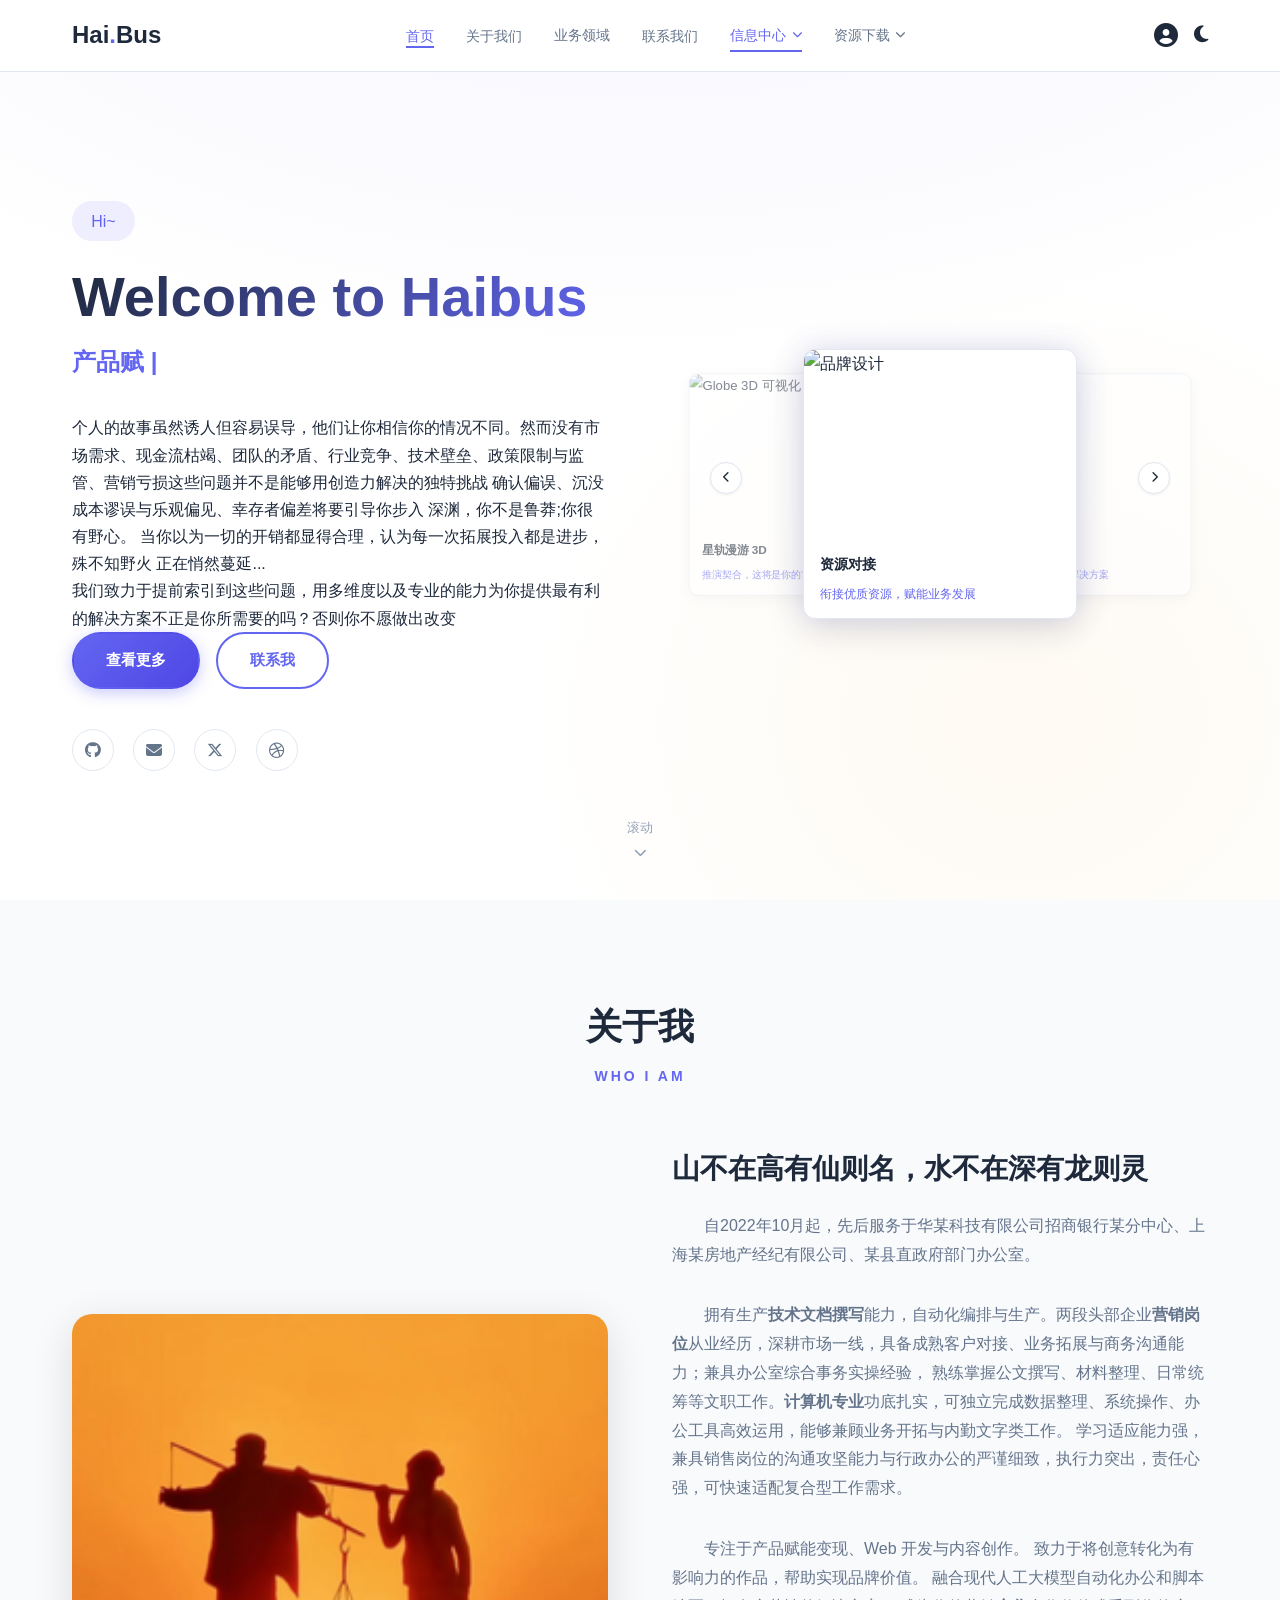
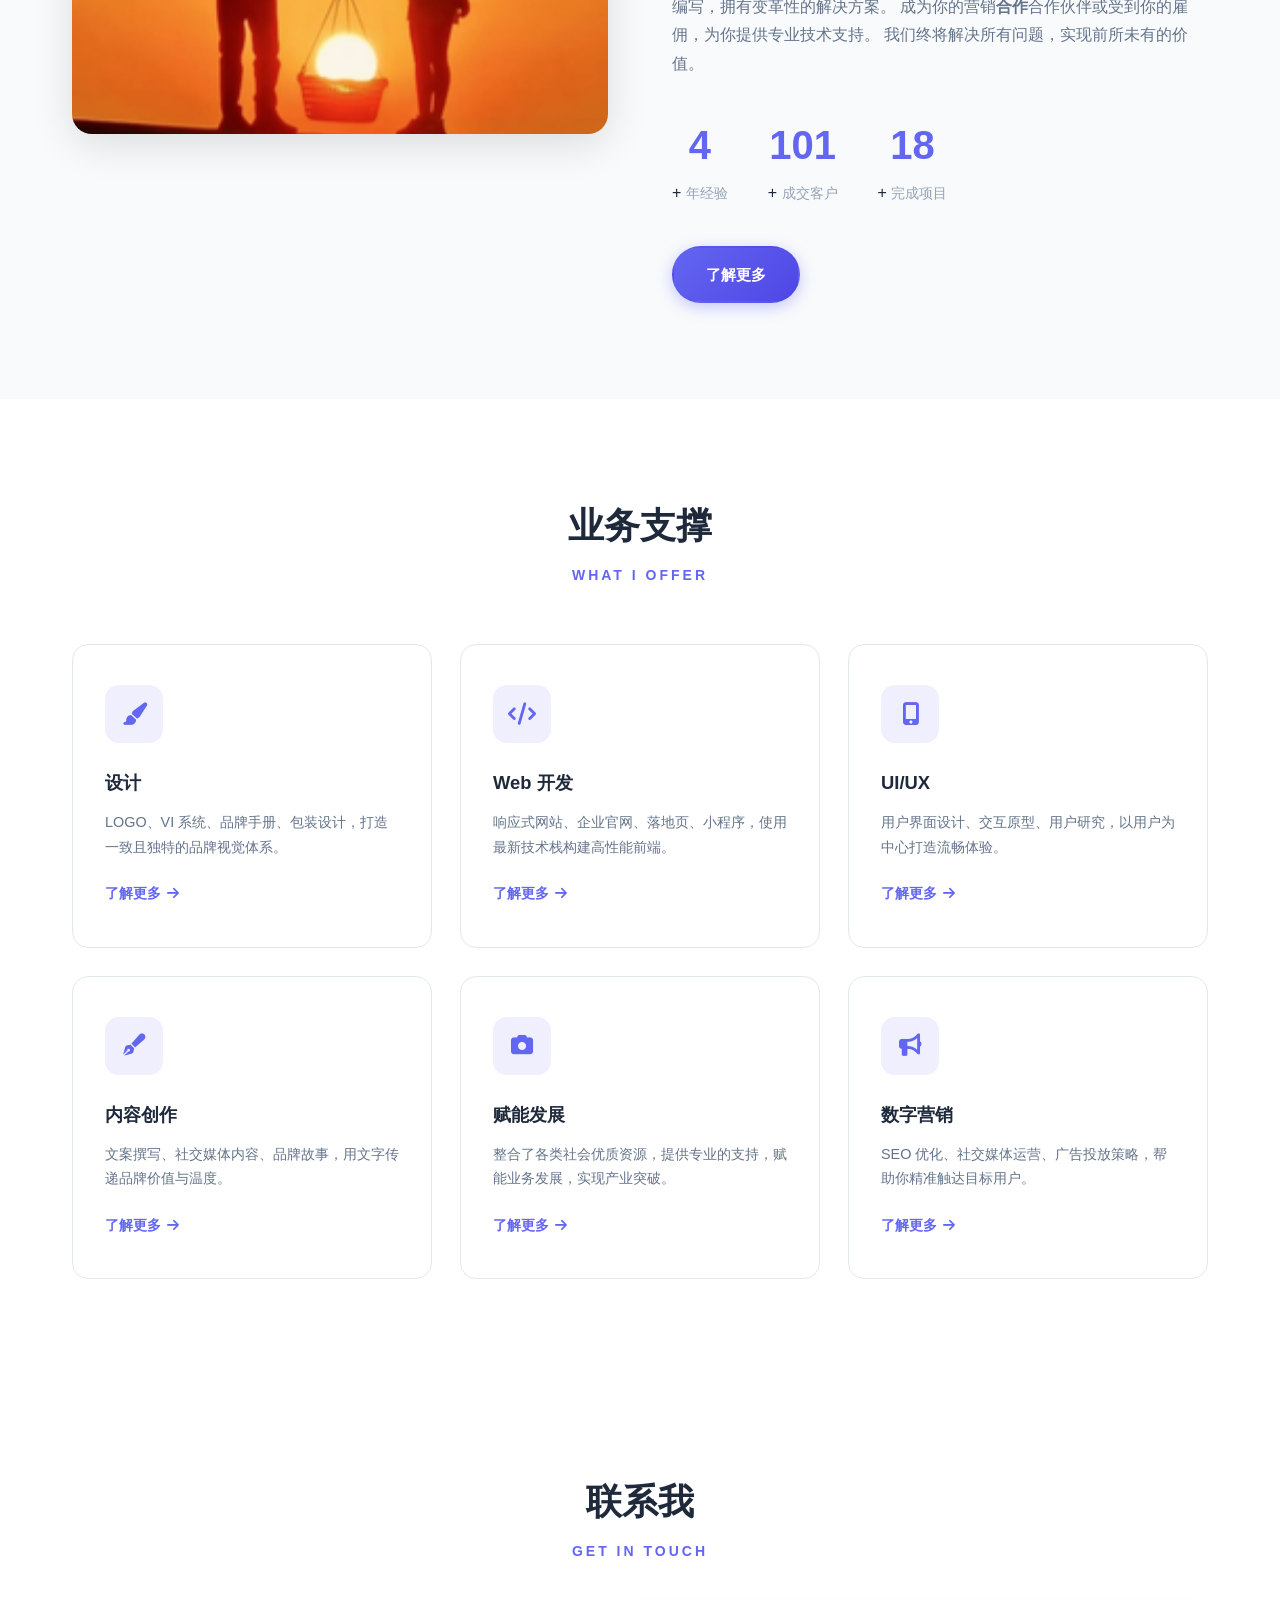
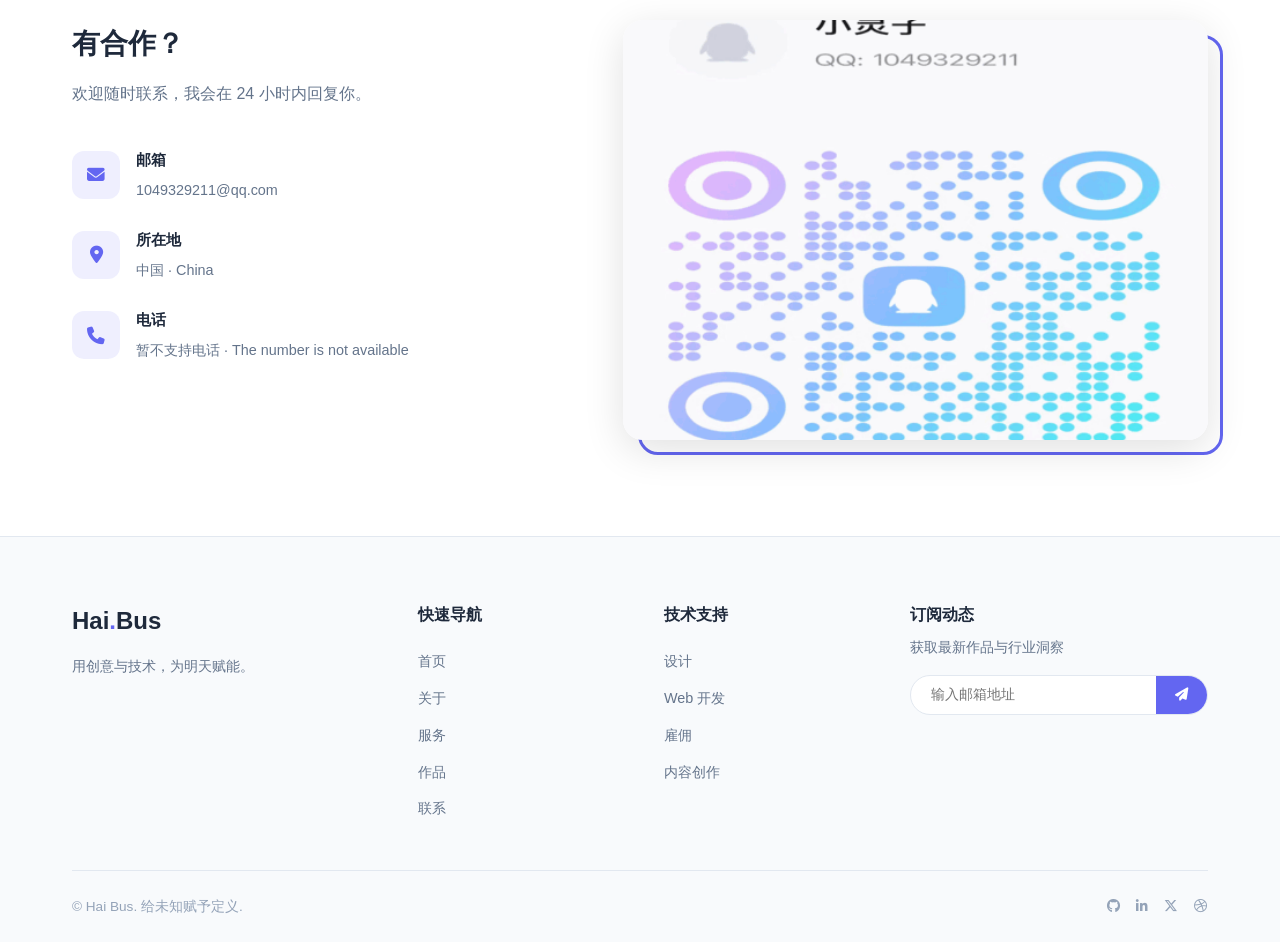
==== commit 30abd5e4: "Add favicon link to index.html 优化2.1版本" ====
--- a/index.html
+++ b/index.html
@@ -4,6 +4,7 @@
   <meta charset="UTF-8">
   <meta name="viewport" content="width=device-width, initial-scale=1.0">
   <meta name="description" content="个人作品集网站">
+  <link rel="icon" href="img/yangshi.ico" type="image/x-icon">
   <title>Haibus / 不深</title>
   <link rel="stylesheet" href="css/style.css?v=3">
   <!-- Font Awesome 图标库 -->
@@ -425,4 +426,4 @@
   </div>    
   <script src="js/main.js?v=3"></script>
 </body>
-</html>+</html>
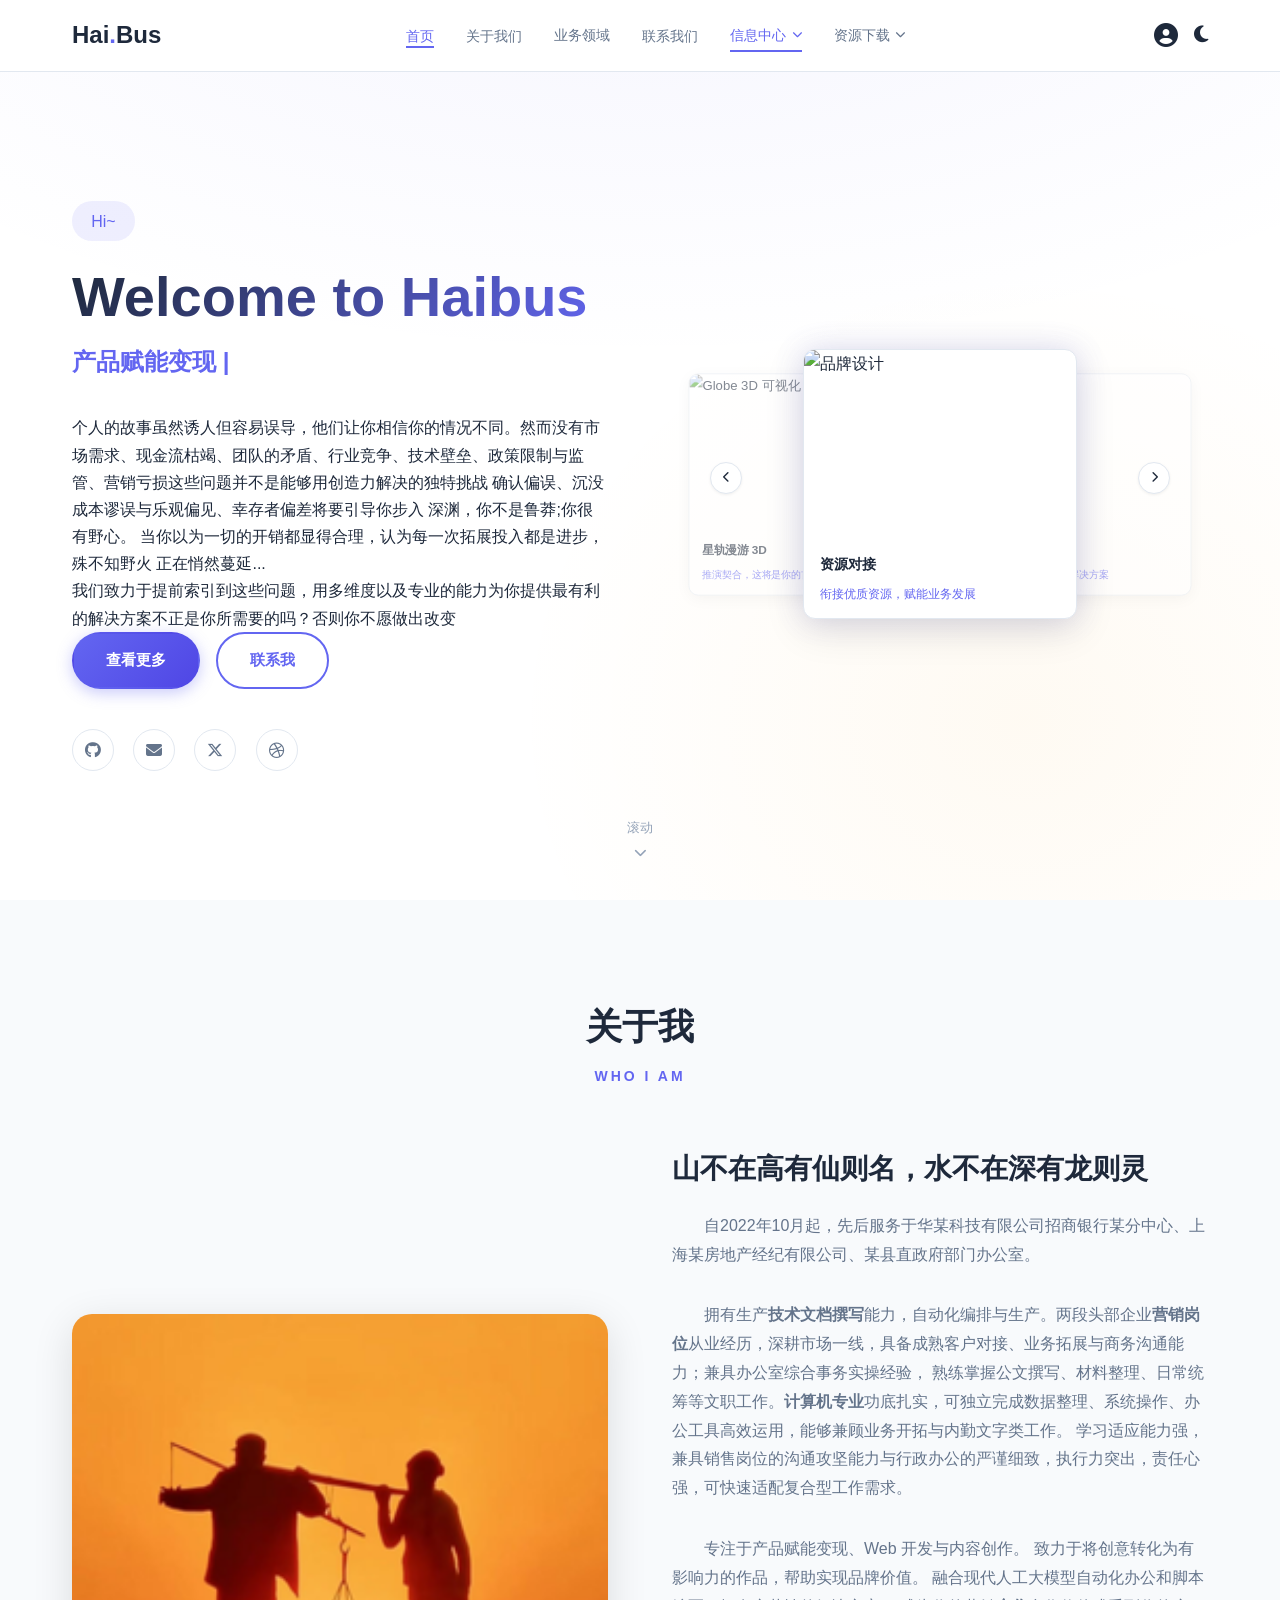
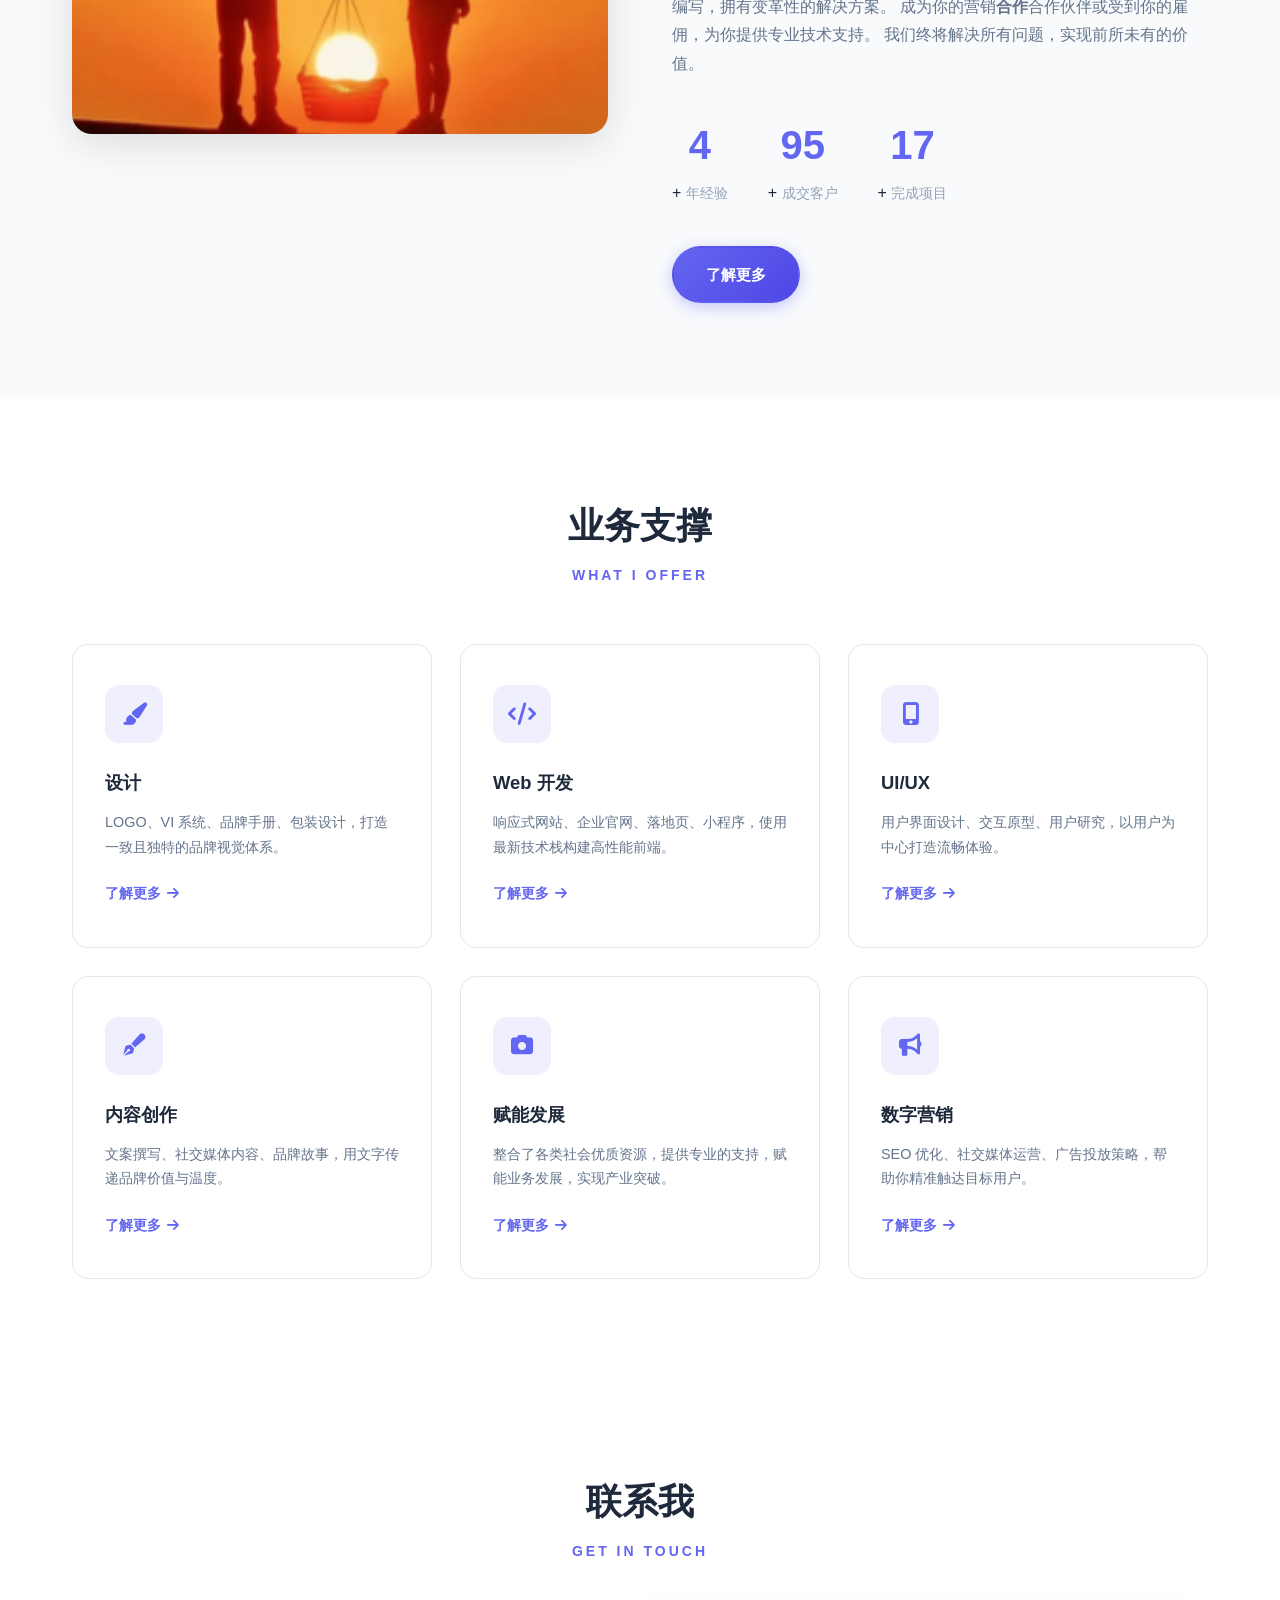
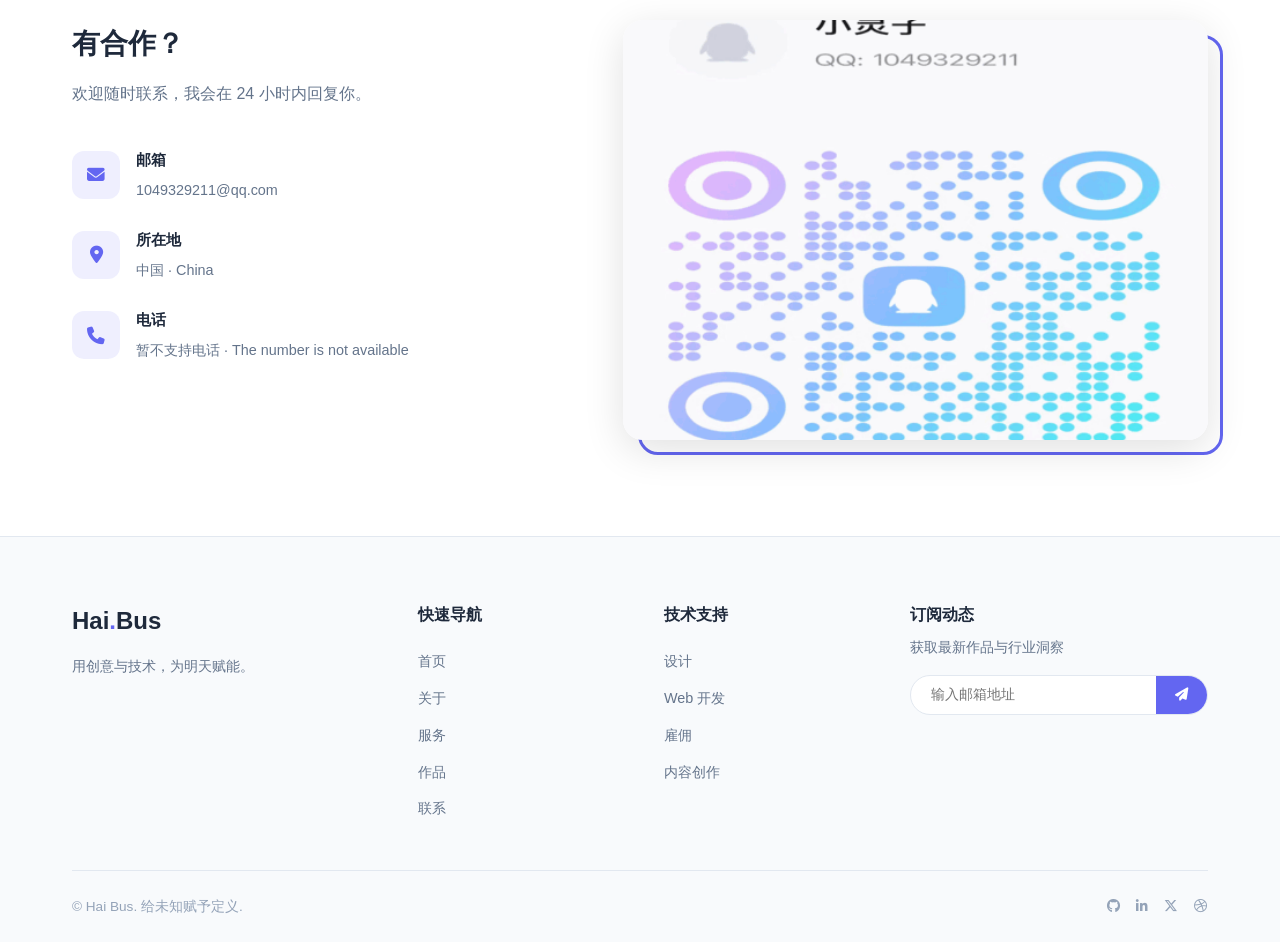
==== commit 8fe4adbc: "Add favicon link to index.html 优化图标" ====
--- a/index.html
+++ b/index.html
@@ -16,6 +16,7 @@
   <!-- ==================== 导航栏 ==================== -->
   <header class="header" id="header">
     <nav class="nav container">
+	  <link rel="icon" href="img/yangshi.ico" type="image/x-icon">
       <a href="#home" class="nav__logo">Hai<span>.</span>Bus</a>
       <ul class="nav__menu" id="nav-menu">
         <li><a href="#home" class="nav__link active">首页</a></li>
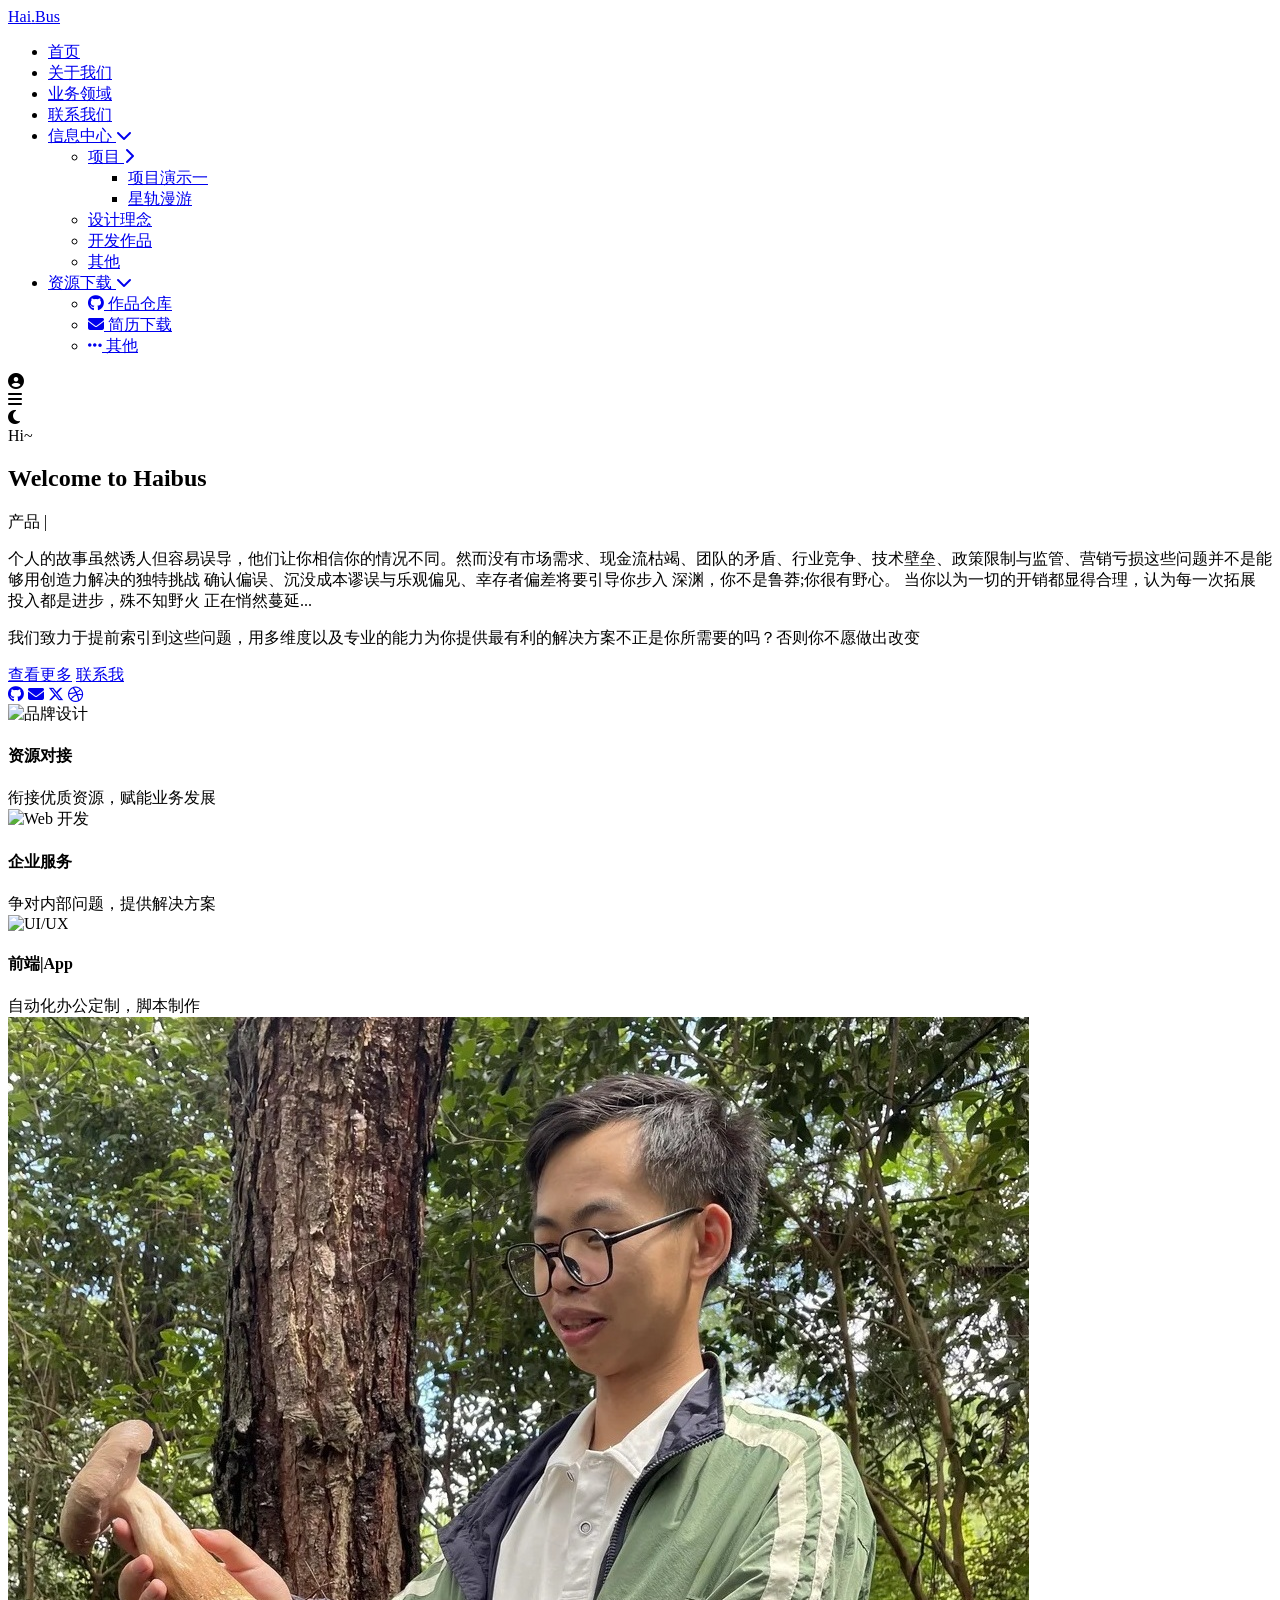
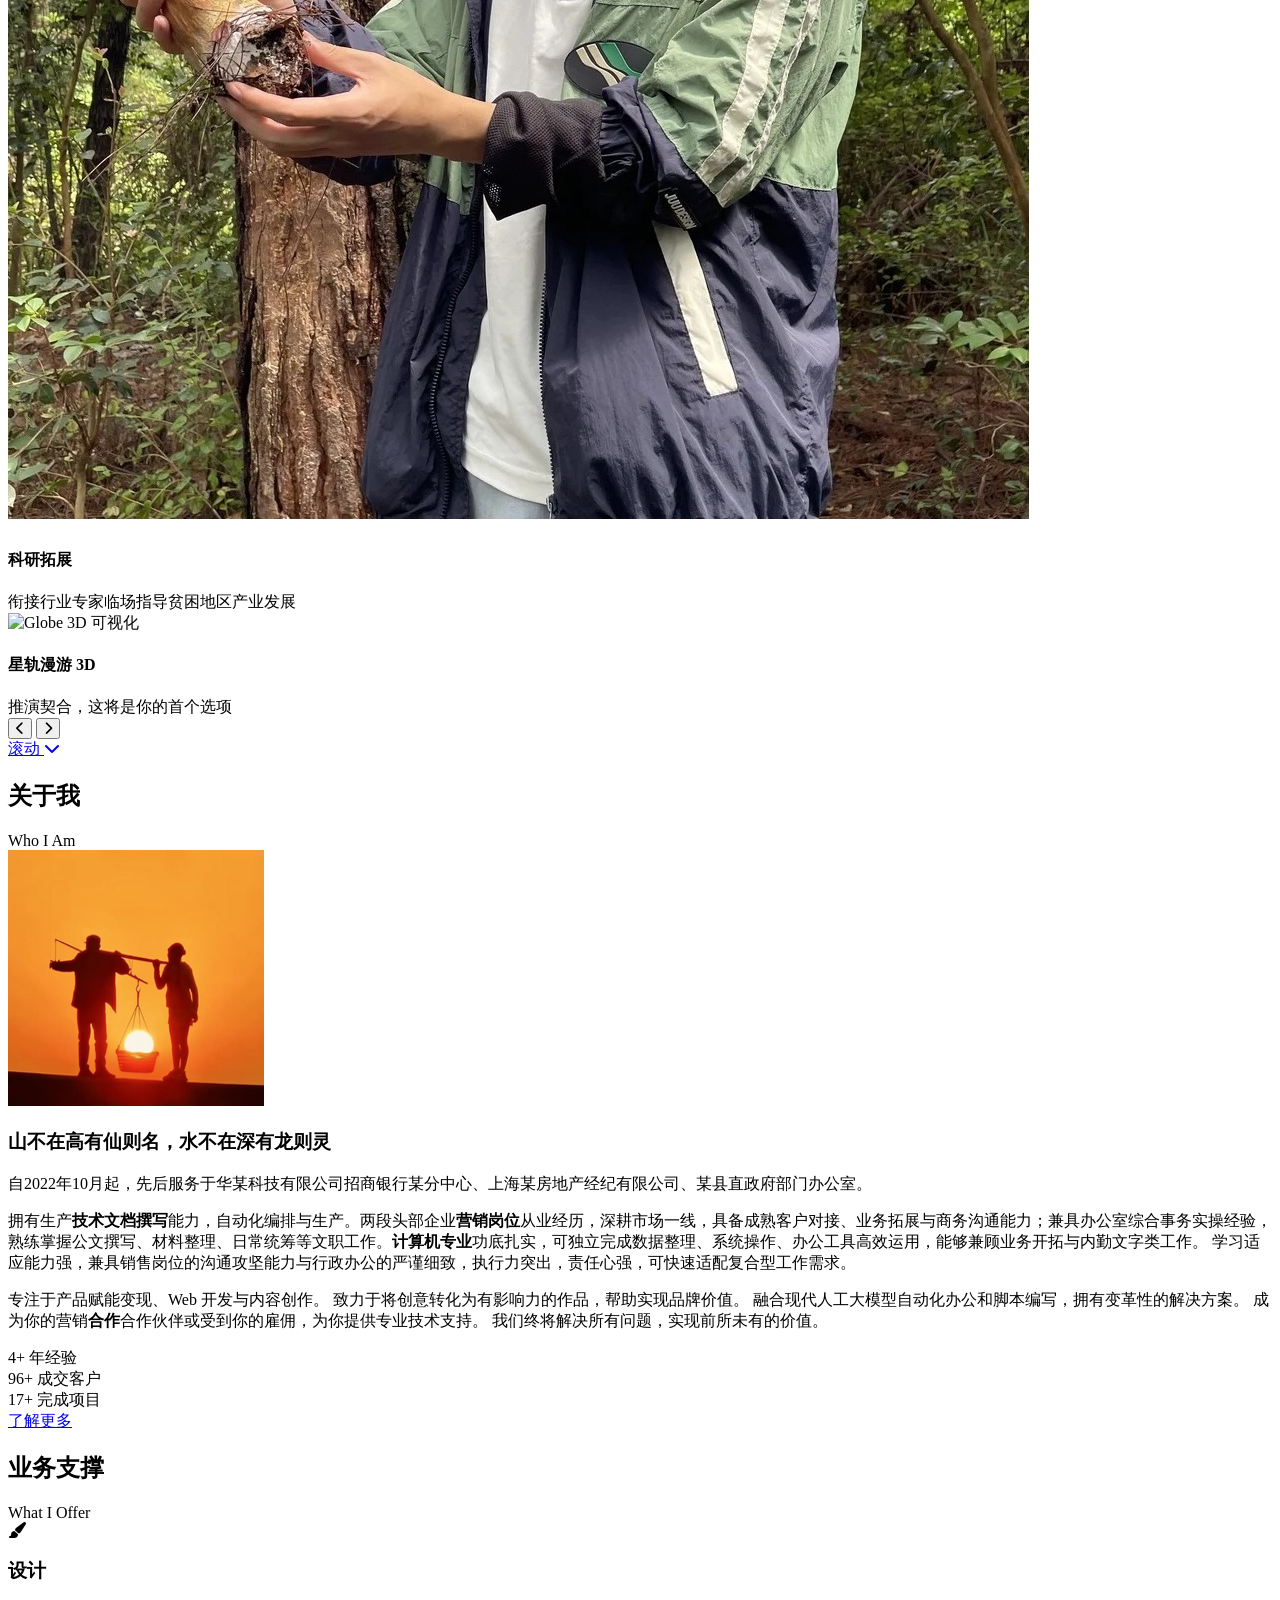
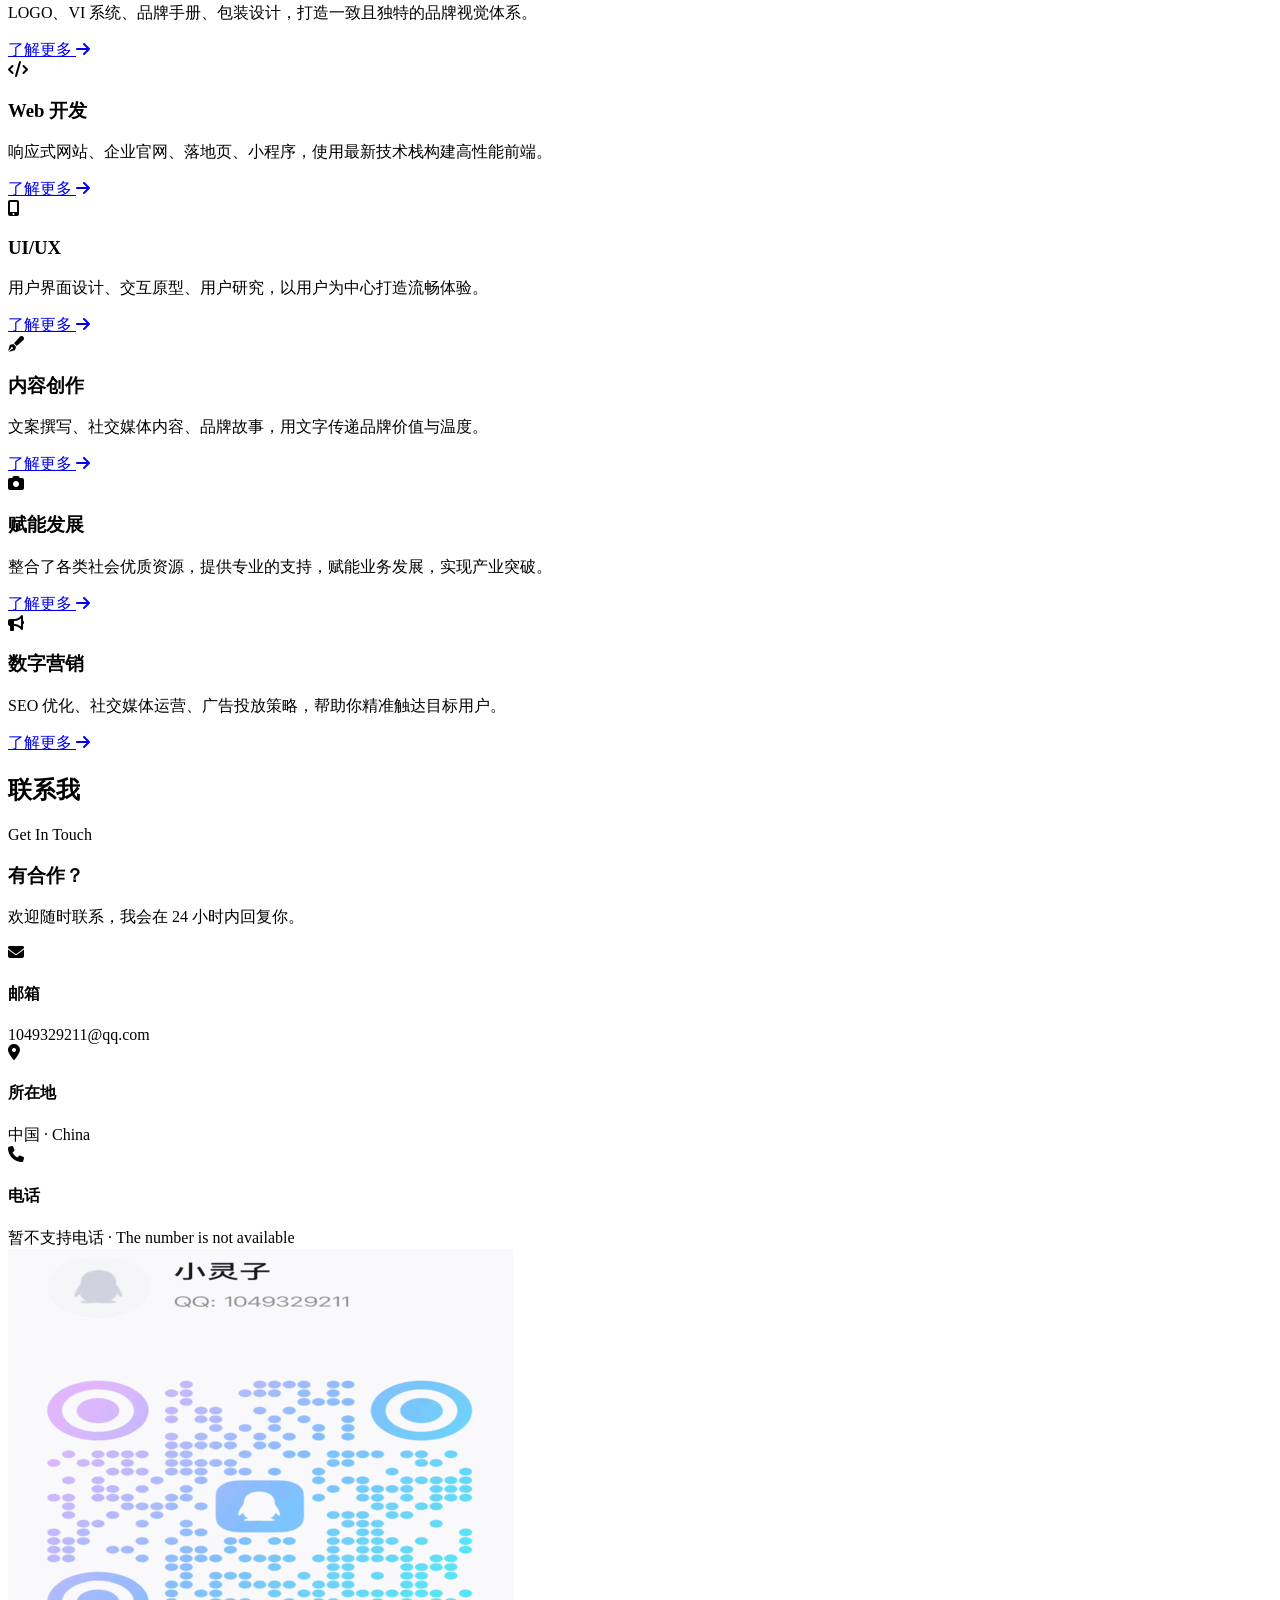
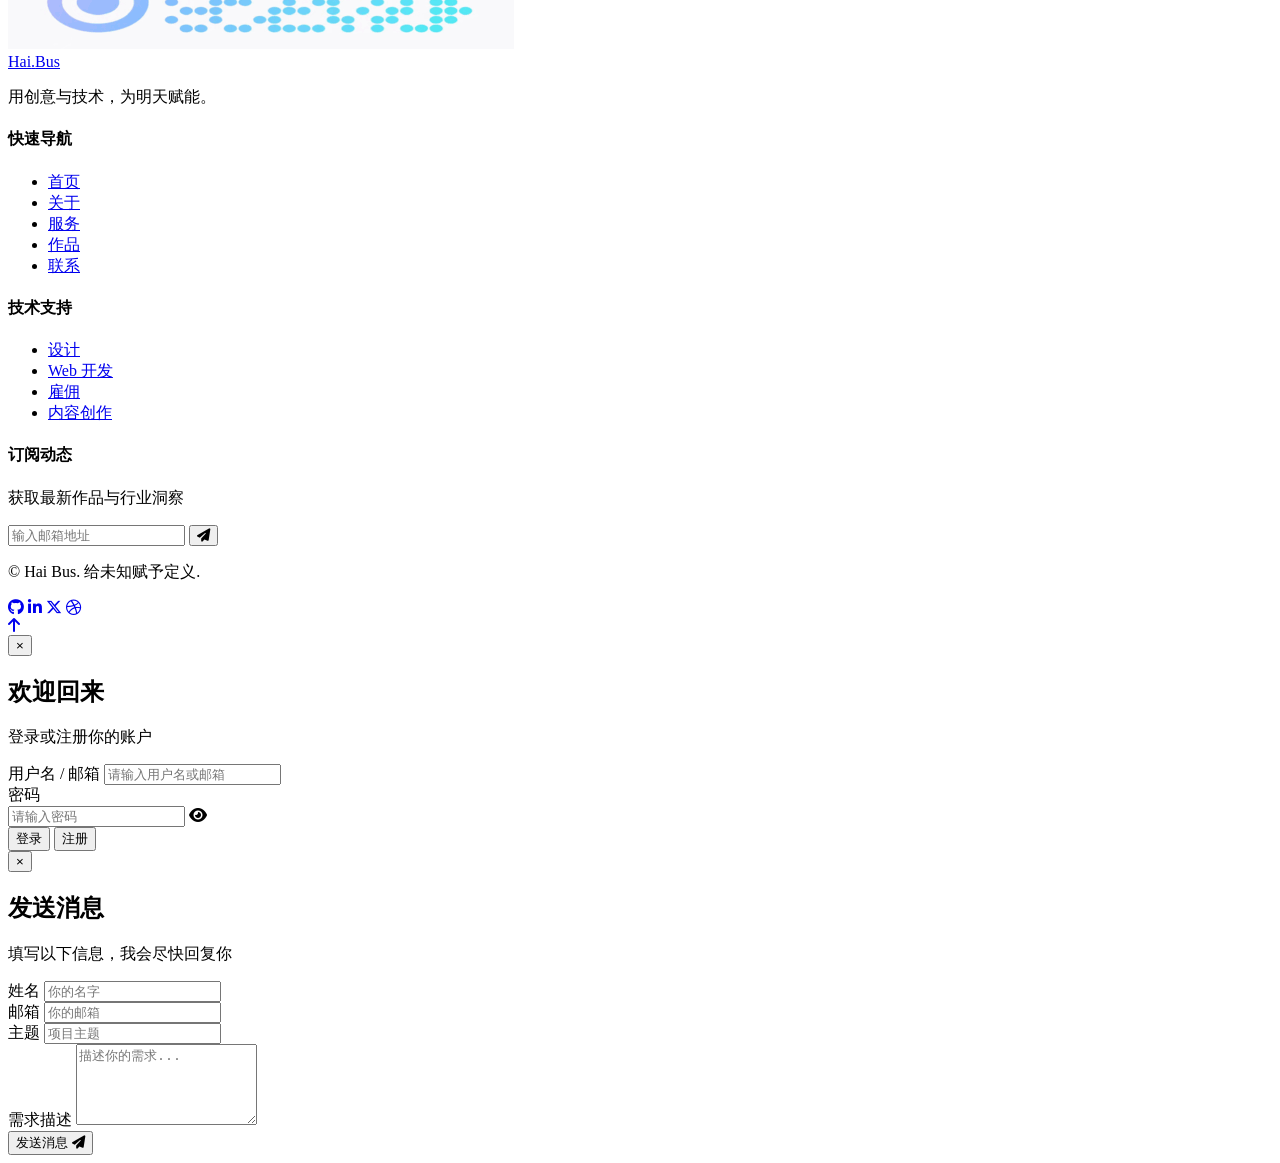
==== commit cb8ebceb: "Remove duplicate favicon link from index.html Removed duplicate icon link from the header section." ====
--- a/index.html
+++ b/index.html
@@ -6,7 +6,6 @@
   <meta name="description" content="个人作品集网站">
   <link rel="icon" href="img/yangshi.ico" type="image/x-icon">
   <title>Haibus / 不深</title>
-  <link rel="stylesheet" href="css/style.css?v=3">
   <!-- Font Awesome 图标库 -->
   <link rel="preconnect" href="https://cdnjs.cloudflare.com" crossorigin>
   <link rel="stylesheet" href="https://cdnjs.cloudflare.com/ajax/libs/font-awesome/6.5.1/css/all.min.css" crossorigin="anonymous">
@@ -16,7 +15,7 @@
   <!-- ==================== 导航栏 ==================== -->
   <header class="header" id="header">
     <nav class="nav container">
-	  <link rel="icon" href="img/yangshi.ico" type="image/x-icon">
+	  
       <a href="#home" class="nav__logo">Hai<span>.</span>Bus</a>
       <ul class="nav__menu" id="nav-menu">
         <li><a href="#home" class="nav__link active">首页</a></li>
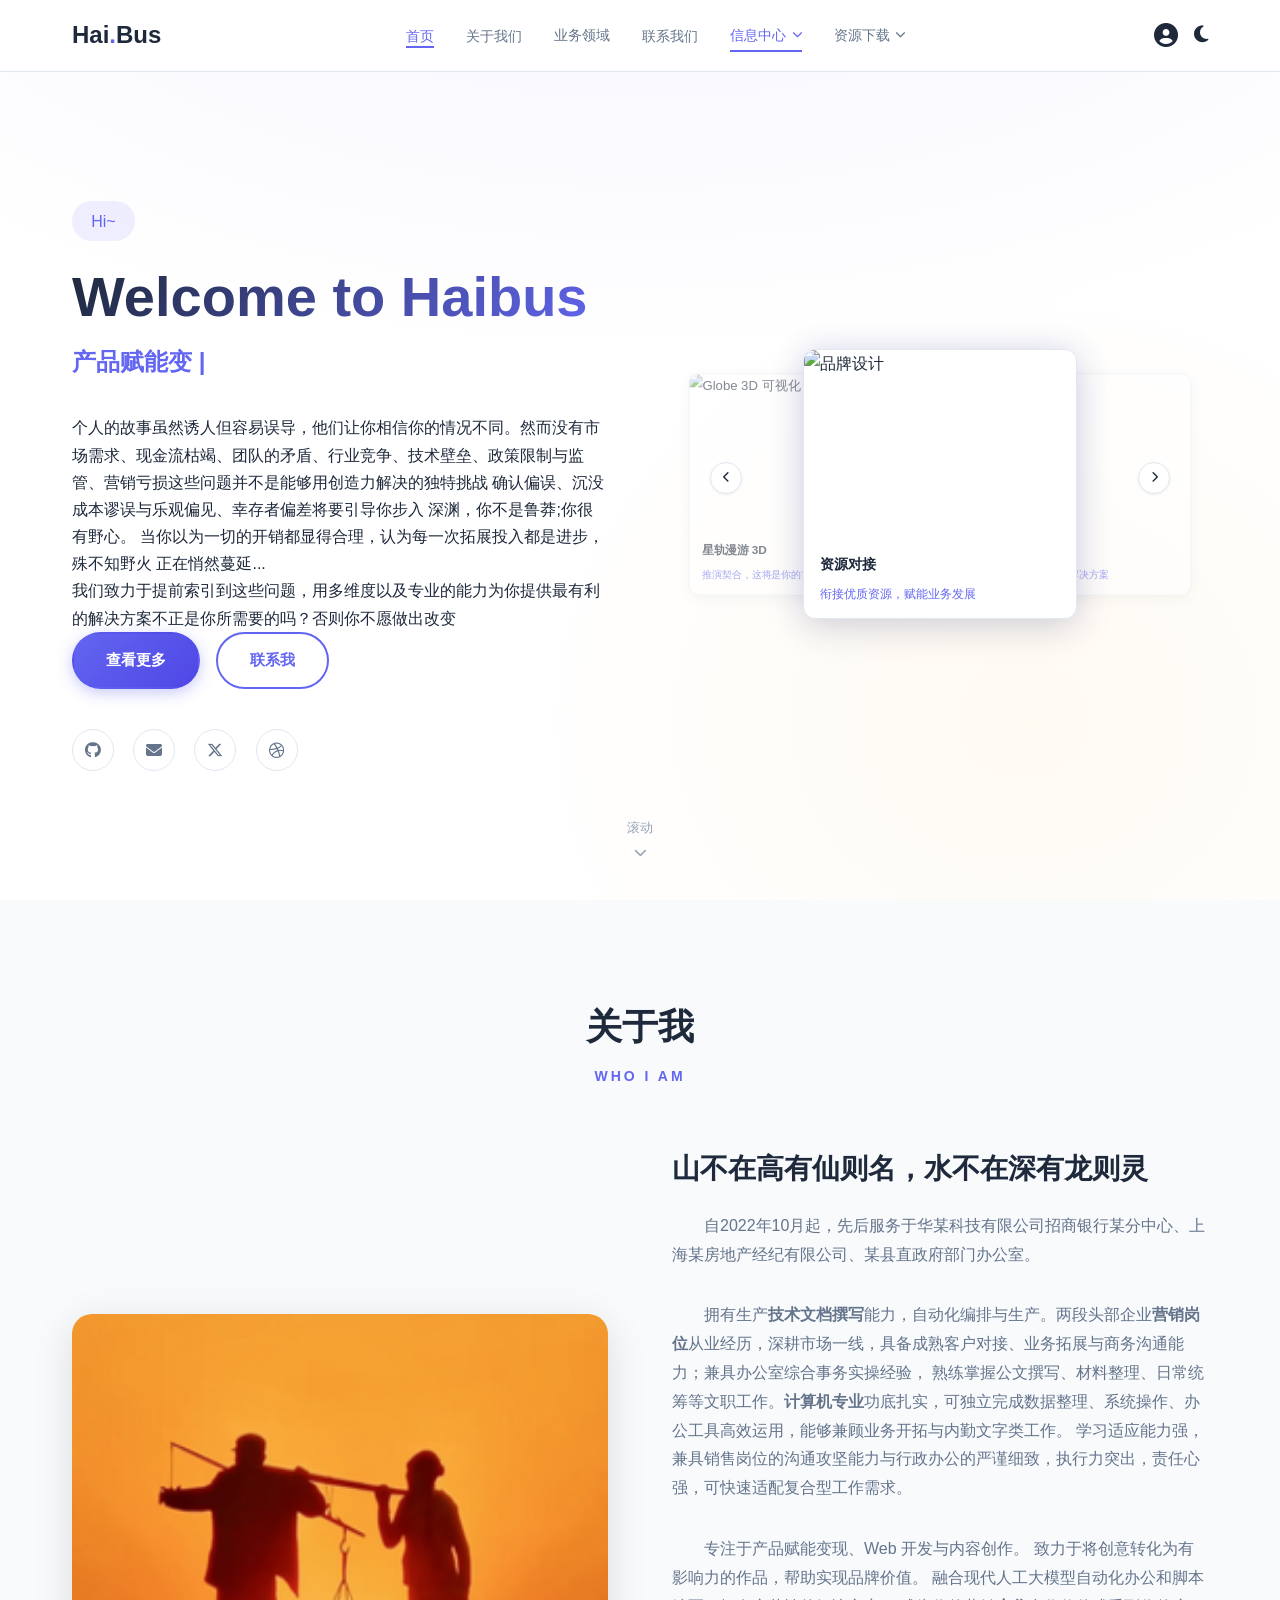
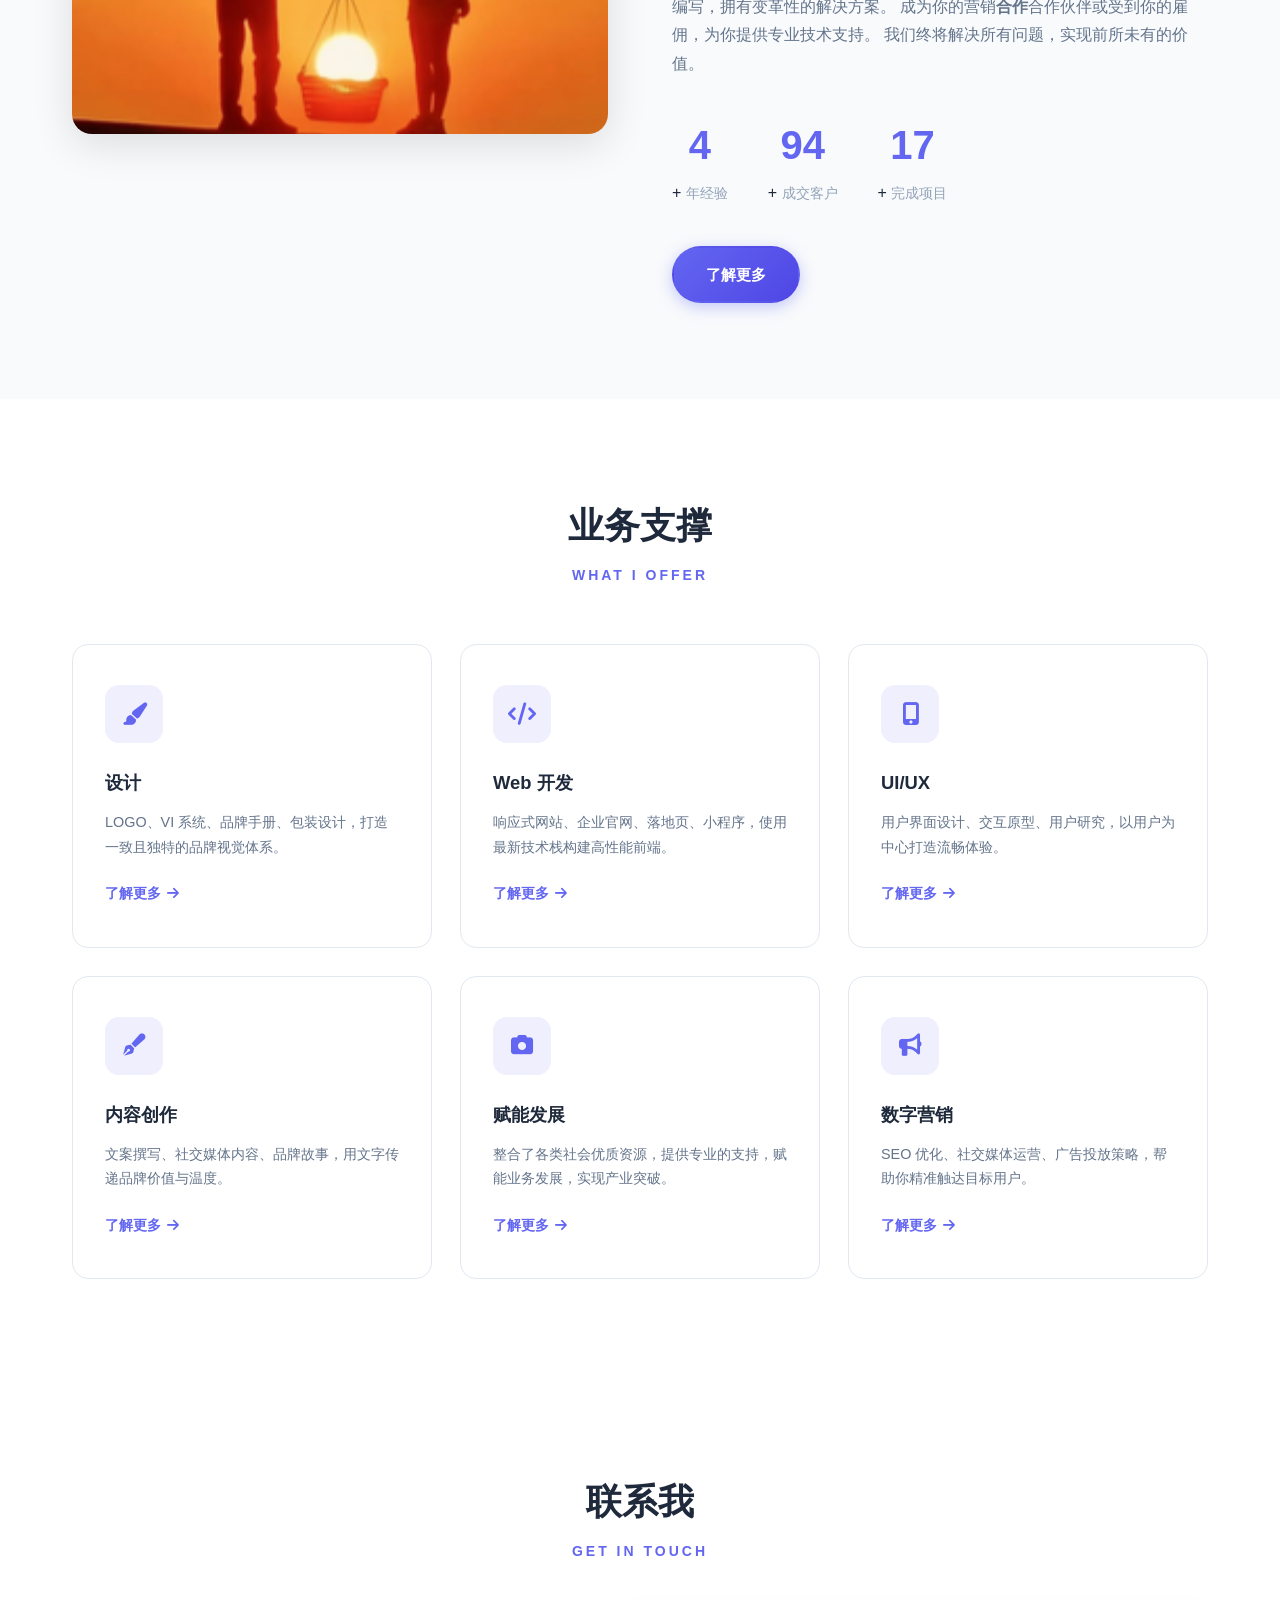
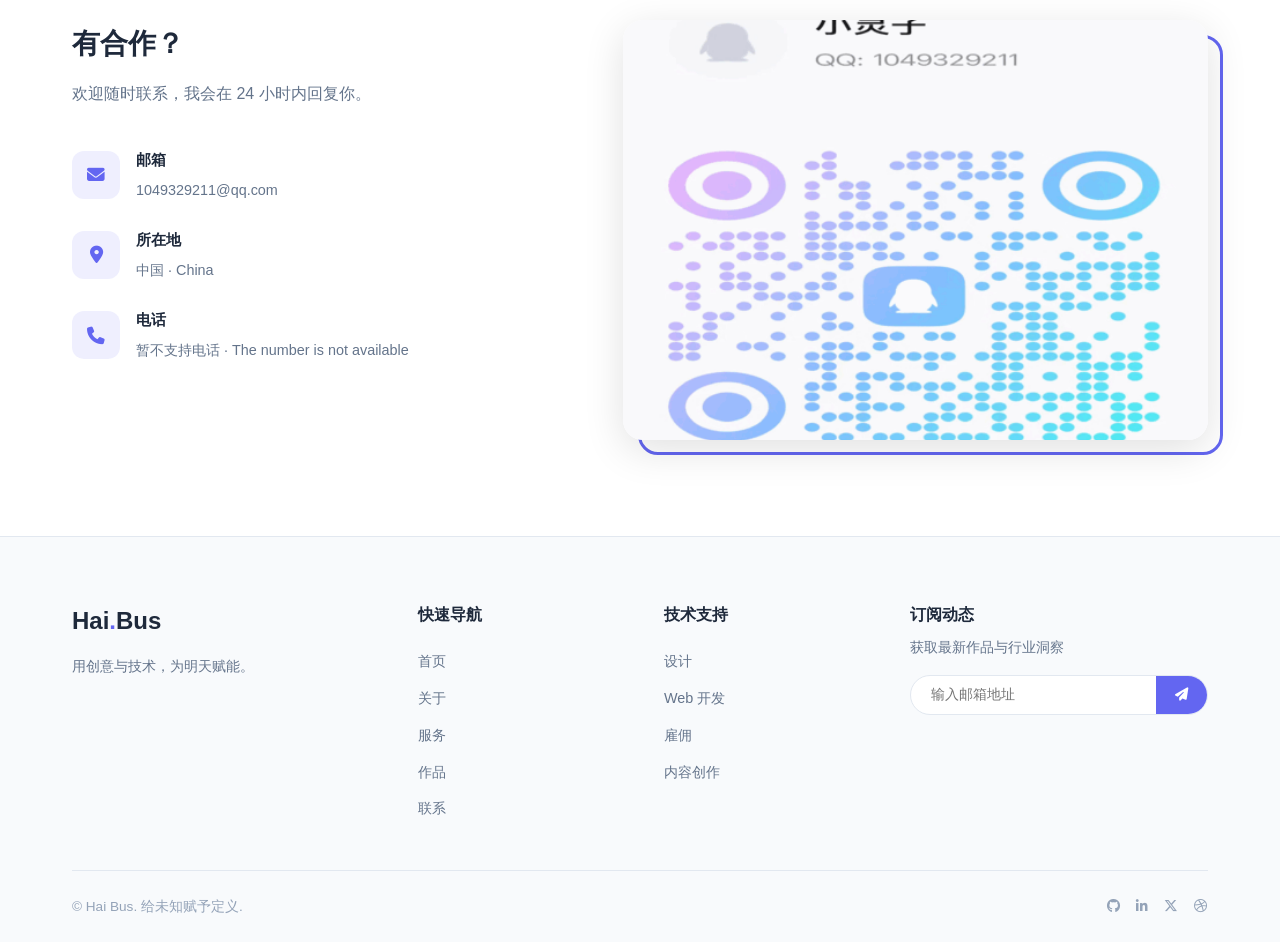
==== commit 2545f75b: "Add stylesheet link to index.html" ====
--- a/index.html
+++ b/index.html
@@ -6,6 +6,7 @@
   <meta name="description" content="个人作品集网站">
   <link rel="icon" href="img/yangshi.ico" type="image/x-icon">
   <title>Haibus / 不深</title>
+  <link rel="stylesheet" href="css/style.css?v=3">
   <!-- Font Awesome 图标库 -->
   <link rel="preconnect" href="https://cdnjs.cloudflare.com" crossorigin>
   <link rel="stylesheet" href="https://cdnjs.cloudflare.com/ajax/libs/font-awesome/6.5.1/css/all.min.css" crossorigin="anonymous">
--- a/css/style.css
+++ b/css/style.css
@@ -0,0 +1,1655 @@
+/* ================================================================
+   Alex Chen | 个人作品集网站 - 样式表
+   ================================================================ */
+
+/* ---------- CSS 变量 & 主题 ---------- */
+:root {
+  /* 主色调 */
+  --color-primary: #6366f1;
+  --color-primary-light: #818cf8;
+  --color-primary-dark: #4f46e5;
+  --color-accent: #f59e0b;
+
+  /* 浅色主题 */
+  --bg-body: #ffffff;
+  --bg-section: #f8fafc;
+  --bg-card: #ffffff;
+  --bg-header: rgba(255, 255, 255, 0.92);
+  --text-primary: #1e293b;
+  --text-secondary: #64748b;
+  --text-muted: #94a3b8;
+  --border-color: #e2e8f0;
+  --shadow-sm: 0 1px 3px rgba(0, 0, 0, 0.06);
+  --shadow-md: 0 4px 20px rgba(0, 0, 0, 0.08);
+  --shadow-lg: 0 10px 40px rgba(0, 0, 0, 0.12);
+  --shadow-glow: 0 0 30px rgba(99, 102, 241, 0.15);
+
+  /* 字体 */
+  --font-primary: 'Segoe UI', 'PingFang SC', 'Microsoft YaHei', sans-serif;
+  --font-mono: 'JetBrains Mono', 'Fira Code', 'Cascadia Code', monospace;
+
+  /* 间距 */
+  --header-height: 4.5rem;
+  --section-padding: 6rem;
+  --container-max: 1200px;
+
+  /* 过渡 */
+  --transition: 0.3s cubic-bezier(0.4, 0, 0.2, 1);
+  --transition-slow: 0.5s cubic-bezier(0.4, 0, 0.2, 1);
+}
+
+/* ---------- 深色主题 ---------- */
+[data-theme="dark"] {
+  --bg-body: #0f172a;
+  --bg-section: #1e293b;
+  --bg-card: #1e293b;
+  --bg-header: rgba(15, 23, 42, 0.92);
+  --text-primary: #f1f5f9;
+  --text-secondary: #94a3b8;
+  --text-muted: #64748b;
+  --border-color: #334155;
+  --shadow-sm: 0 1px 3px rgba(0, 0, 0, 0.3);
+  --shadow-md: 0 4px 20px rgba(0, 0, 0, 0.4);
+  --shadow-lg: 0 10px 40px rgba(0, 0, 0, 0.5);
+  --shadow-glow: 0 0 30px rgba(99, 102, 241, 0.25);
+}
+
+/* ---------- 基础重置 ---------- */
+*, *::before, *::after {
+  margin: 0;
+  padding: 0;
+  box-sizing: border-box;
+}
+
+html {
+  scroll-behavior: smooth;
+  scroll-padding-top: var(--header-height);
+}
+
+body {
+  font-family: var(--font-primary);
+  background-color: var(--bg-body);
+  color: var(--text-primary);
+  line-height: 1.7;
+  overflow-x: hidden;
+  transition: background-color var(--transition-slow), color var(--transition-slow);
+}
+
+a {
+  text-decoration: none;
+  color: inherit;
+}
+
+ul { list-style: none; }
+
+img {
+  max-width: 100%;
+  height: auto;
+  display: block;
+}
+
+/* ---------- Font Awesome 图标渲染优化 ---------- */
+.fas, .fab, .far, .fa-solid, .fa-brands, .fa-regular {
+  -webkit-font-smoothing: antialiased;
+  -moz-osx-font-smoothing: grayscale;
+  text-rendering: optimizeLegibility;
+  display: inline-block;
+  line-height: 1;
+  font-style: normal;
+}
+
+/* ---------- 工具类 ---------- */
+.container {
+  max-width: var(--container-max);
+  margin: 0 auto;
+  padding: 0 2rem;
+}
+
+.section {
+  padding: var(--section-padding) 0;
+}
+
+.section__title {
+  font-size: 2.25rem;
+  font-weight: 800;
+  text-align: center;
+  margin-bottom: 0.5rem;
+  position: relative;
+}
+
+.section__subtitle {
+  display: block;
+  text-align: center;
+  color: var(--color-primary);
+  font-size: 0.875rem;
+  font-weight: 600;
+  text-transform: uppercase;
+  letter-spacing: 3px;
+  margin-bottom: 3.5rem;
+}
+
+/* ---------- 按钮 ---------- */
+.btn {
+  display: inline-flex;
+  align-items: center;
+  gap: 0.5rem;
+  padding: 0.85rem 2rem;
+  border-radius: 50px;
+  font-size: 0.95rem;
+  font-weight: 600;
+  cursor: pointer;
+  border: 2px solid transparent;
+  transition: all var(--transition);
+  white-space: nowrap;
+}
+
+.btn--primary {
+  background: linear-gradient(135deg, var(--color-primary), var(--color-primary-dark));
+  color: #fff;
+  box-shadow: 0 4px 15px rgba(99, 102, 241, 0.35);
+}
+
+.btn--primary:hover {
+  transform: translateY(-2px);
+  box-shadow: 0 6px 25px rgba(99, 102, 241, 0.5);
+}
+
+.btn--outline {
+  border-color: var(--color-primary);
+  color: var(--color-primary);
+  background: transparent;
+}
+
+.btn--outline:hover {
+  background: var(--color-primary);
+  color: #fff;
+}
+
+.btn--full {
+  width: 100%;
+  justify-content: center;
+}
+
+/* ================================================================
+   导航栏
+   ================================================================ */
+.header {
+  position: fixed;
+  top: 0;
+  left: 0;
+  width: 100%;
+  height: var(--header-height);
+  background: var(--bg-header);
+  backdrop-filter: blur(12px);
+  -webkit-backdrop-filter: blur(12px);
+  border-bottom: 1px solid var(--border-color);
+  z-index: 1000;
+  transition: all var(--transition);
+}
+
+.header.scrolled {
+  box-shadow: var(--shadow-md);
+}
+
+.nav {
+  display: flex;
+  align-items: center;
+  justify-content: space-between;
+  height: 100%;
+}
+
+.nav__logo {
+  font-size: 1.5rem;
+  font-weight: 800;
+  color: var(--text-primary);
+}
+
+.nav__logo span {
+  color: var(--color-primary);
+}
+
+.nav__menu {
+  display: flex;
+  gap: 2rem;
+  align-items: center;
+}
+
+.nav__link {
+  font-size: 0.9rem;
+  font-weight: 500;
+  color: var(--text-secondary);
+  position: relative;
+  transition: color var(--transition);
+  cursor: pointer;
+}
+
+.nav__link::after {
+  content: '';
+  position: absolute;
+  left: 0;
+  bottom: -4px;
+  width: 0;
+  height: 2px;
+  background: var(--color-primary);
+  transition: width var(--transition);
+}
+
+.nav__link:hover,
+.nav__link.active {
+  color: var(--color-primary);
+}
+
+.nav__link:hover::after,
+.nav__link.active::after {
+  width: 100%;
+}
+
+/* 导航栏右侧操作区 */
+.nav__actions {
+  display: flex;
+  align-items: center;
+  gap: 0.25rem;
+}
+
+.nav__login {
+  font-size: 1.5rem;
+  cursor: pointer;
+  color: var(--text-primary);
+  transition: color var(--transition);
+  padding: 0.25rem;
+  display: flex;
+  align-items: center;
+}
+
+.nav__login:hover {
+  color: var(--color-primary);
+}
+
+.nav__toggle {
+  display: none;
+  font-size: 1.3rem;
+  cursor: pointer;
+  color: var(--text-primary);
+}
+
+.nav__theme {
+  font-size: 1.2rem;
+  cursor: pointer;
+  color: var(--text-primary);
+  margin-left: 0.5rem;
+  transition: color var(--transition);
+}
+
+.nav__theme:hover {
+  color: var(--color-primary);
+}
+
+/* 作品下拉菜单 */
+.nav__dropdown-wrapper {
+  position: relative;
+}
+
+/* 移动端菜单遮罩（桌面端隐藏） */
+.nav__backdrop {
+  display: none;
+}
+
+.nav__link--dropdown {
+  display: flex;
+  align-items: center;
+  gap: 0.35rem;
+}
+
+.nav__dropdown-arrow {
+  font-size: 0.65rem;
+  transition: transform 0.25s ease;
+  margin-left: auto;
+  will-change: transform;
+  backface-visibility: hidden;
+  flex-shrink: 0;
+}
+
+.nav__dropdown-wrapper.open .nav__dropdown-arrow {
+  transform: rotate(180deg);
+}
+
+/* ================================================================
+   下拉 / 子菜单 —— 静态折叠展开（click 触发，无 overflow）
+   桌面端：dropdown absolute 贴左；submenu static 嵌套
+   移动端：全部 static，复用同一套 .collapse-inner + .open 机制
+   ================================================================ */
+
+/* 折叠容器：默认隐藏，.open 时显示 */
+.collapse-inner {
+  display: none;
+}
+
+.nav__dropdown-wrapper.open > .collapse-inner,
+.nav__submenu-wrapper.open > .collapse-inner {
+  display: block;
+}
+
+/* 一级下拉容器（桌面端 absolute 贴左，不居中，绝不溢出） */
+.nav__dropdown {
+  position: absolute;
+  left: 0;
+  top: 100%;
+  min-width: 180px;
+  max-width: 100%;
+  background: var(--bg-card);
+  border: 1px solid var(--border-color);
+  border-radius: 12px;
+  padding: 0.5rem 0;
+  box-shadow: var(--shadow-lg);
+  z-index: 1001;
+}
+
+/* 下拉链接 */
+.nav__dropdown-link {
+  display: block;
+  padding: 0.6rem 1.5rem;
+  font-size: 0.87rem;
+  color: var(--text-secondary);
+  transition: background var(--transition), color var(--transition);
+  white-space: normal;
+  word-break: break-word;
+}
+
+.nav__dropdown-link:hover {
+  background: rgba(99, 102, 241, 0.08);
+  color: var(--color-primary);
+}
+
+/* 下拉链接内图标：统一宽度 + 间距 */
+.nav__dropdown-link > i:not(.nav__submenu-arrow) {
+  width: 1.3em;
+  text-align: center;
+  margin-right: 0.5rem;
+  flex-shrink: 0;
+  vertical-align: -0.0625em;
+}
+
+/* 二级子菜单容器 */
+.nav__submenu-wrapper {
+  position: relative;
+}
+
+.nav__dropdown-link--sub {
+  display: flex;
+  align-items: center;
+  justify-content: space-between;
+}
+
+/* 子菜单箭头 */
+.nav__submenu-arrow {
+  font-size: 0.6rem;
+  transition: transform var(--transition);
+  will-change: transform;
+  backface-visibility: hidden;
+  flex-shrink: 0;
+}
+
+/* 二级子菜单（static 嵌套在 dropdown 内，无溢出） */
+.nav__submenu {
+  display: block;
+  position: static;
+  transform: none;
+  min-width: 160px;
+  background: rgba(99, 102, 241, 0.04);
+  border-radius: 8px;
+  margin: 0.15rem 0.5rem 0.35rem 0.5rem;
+  padding: 0.15rem 0;
+}
+
+.nav__submenu .nav__dropdown-link {
+  padding: 0.6rem 0.8rem 0.6rem 2rem;
+  font-size: 0.88rem;
+  color: #475569;
+  border-radius: 4px;
+}
+
+[data-theme="dark"] .nav__submenu .nav__dropdown-link {
+  color: #cbd5e1;
+}
+
+.nav__submenu .nav__dropdown-link:hover {
+  background: rgba(99, 102, 241, 0.1);
+  color: #6366f1;
+}
+
+/* 子菜单箭头旋转 */
+.nav__submenu-wrapper.open > .nav__dropdown-link--sub .nav__submenu-arrow {
+  transform: rotate(90deg);
+}
+
+/* 展开状态视觉区分 */
+.nav__dropdown-wrapper.open > .nav__link {
+  color: var(--color-primary);
+}
+
+.nav__submenu-wrapper.open > .nav__dropdown-link--sub {
+  color: #6366f1;
+}
+
+/* 内容展开动画 */
+@keyframes navContentSlide {
+  from {
+    opacity: 0;
+    transform: translateY(-8px);
+  }
+  to {
+    opacity: 1;
+    transform: translateY(0);
+  }
+}
+
+.nav__dropdown-wrapper.open > .collapse-inner > *,
+.nav__submenu-wrapper.open > .collapse-inner > * {
+  animation: navContentSlide 0.25s ease;
+}
+
+/* ================================================================
+   Hero 区域
+   ================================================================ */
+.hero {
+  min-height: 100vh;
+  display: flex;
+  align-items: center;
+  position: relative;
+  overflow: hidden;
+  padding-top: var(--header-height);
+}
+
+.hero__bg {
+  position: absolute;
+  inset: 0;
+  background: radial-gradient(ellipse 80% 60% at 50% -20%, rgba(99, 102, 241, 0.08), transparent),
+              radial-gradient(ellipse 40% 50% at 80% 80%, rgba(245, 158, 11, 0.05), transparent);
+  pointer-events: none;
+}
+
+.hero__container {
+  display: grid;
+  grid-template-columns: 1fr 1fr;
+  align-items: center;
+  gap: 4rem;
+  width: 100%;
+}
+
+.hero__greeting {
+  display: inline-block;
+  font-size: 1rem;
+  font-weight: 500;
+  color: var(--color-primary);
+  background: rgba(99, 102, 241, 0.1);
+  padding: 0.4rem 1.2rem;
+  border-radius: 50px;
+  margin-bottom: 1.5rem;
+}
+
+.hero__title {
+  font-size: 3.5rem;
+  font-weight: 800;
+  line-height: 1.15;
+  margin-bottom: 0.75rem;
+  background: linear-gradient(135deg, var(--text-primary), var(--color-primary));
+  -webkit-background-clip: text;
+  -webkit-text-fill-color: transparent;
+  background-clip: text;
+}
+
+.hero__typed {
+  font-size: 1.5rem;
+  font-weight: 600;
+  color: var(--text-secondary);
+  margin-bottom: 1.5rem;
+  min-height: 2.2rem;
+}
+
+.typed-text {
+  color: var(--color-primary);
+}
+
+.typed-cursor {
+  animation: blink 0.8s infinite;
+  color: var(--color-primary);
+}
+
+@keyframes blink {
+  0%, 100% { opacity: 1; }
+  50% { opacity: 0; }
+}
+
+.hero__desc {
+  font-size: 1.05rem;
+  color: var(--text-secondary);
+  max-width: 480px;
+  margin-bottom: 2rem;
+  line-height: 1.8;
+}
+
+.hero__actions {
+  display: flex;
+  gap: 1rem;
+  margin-bottom: 2.5rem;
+}
+
+.hero__social {
+  display: flex;
+  gap: 1.2rem;
+}
+
+.hero__social a {
+  width: 42px;
+  height: 42px;
+  border-radius: 50%;
+  border: 1px solid var(--border-color);
+  display: flex;
+  align-items: center;
+  justify-content: center;
+  font-size: 1rem;
+  color: var(--text-secondary);
+  transition: all var(--transition);
+}
+
+.hero__social a:hover {
+  background: var(--color-primary);
+  border-color: var(--color-primary);
+  color: #fff;
+  transform: translateY(-3px);
+  box-shadow: var(--shadow-glow);
+}
+
+.hero__image {
+  display: flex;
+  justify-content: center;
+  align-items: center;
+}
+
+/* ================================================================
+   Hero 作品展示模块（仿茅台 page4 短视频模块）
+   ================================================================ */
+.hero__showcase {
+  display: flex;
+  flex-direction: column;
+  width: 100%;
+  max-width: 460px;
+}
+
+/* ---- 3D 卡牌轮播 ---- */
+.hero__carousel {
+  position: relative;
+  padding: 0 2.5rem 0.25rem;
+}
+
+.hero__carousel-stage {
+  position: relative;
+  height: 310px;
+  display: flex;
+  align-items: center;
+  justify-content: center;
+  perspective: 900px;
+}
+
+.hero__carousel-card {
+  position: absolute;
+  width: 72%;
+  max-width: 280px;
+  transition: all 0.5s cubic-bezier(0.4, 0, 0.2, 1);
+  opacity: 0;
+  transform: scale(0.75) translateX(0);
+  z-index: 1;
+  pointer-events: none;
+}
+
+.hero__carousel-card.active {
+  transform: scale(1) translateX(0);
+  opacity: 1;
+  z-index: 4;
+  pointer-events: auto;
+  cursor: pointer;
+}
+
+/* 点击反馈：短暂缩放脉冲 */
+.hero__carousel-card.active.clicked .hero__carousel-card-inner {
+  animation: carouselClickPulse 0.35s ease;
+}
+
+@keyframes carouselClickPulse {
+  0%   { transform: scale(1);   box-shadow: var(--shadow-lg), var(--shadow-glow); }
+  40%  { transform: scale(0.94); box-shadow: var(--shadow-md), 0 0 0 4px rgba(99,102,241,0.3); }
+  100% { transform: scale(1);   box-shadow: var(--shadow-lg), var(--shadow-glow); }
+}
+
+.hero__carousel-card.prev {
+  transform: scale(0.82) translateX(-62%);
+  opacity: 0.55;
+  z-index: 3;
+}
+
+.hero__carousel-card.next {
+  transform: scale(0.82) translateX(62%);
+  opacity: 0.55;
+  z-index: 3;
+}
+
+.hero__carousel-card.hidden-left {
+  transform: scale(0.72) translateX(-110%);
+  opacity: 0;
+  z-index: 2;
+  pointer-events: none;
+}
+
+.hero__carousel-card.hidden-right {
+  transform: scale(0.72) translateX(110%);
+  opacity: 0;
+  z-index: 2;
+  pointer-events: none;
+}
+
+.hero__carousel-card-inner {
+  background: var(--bg-card);
+  border-radius: 12px;
+  overflow: hidden;
+  box-shadow: var(--shadow-md);
+  border: 1px solid var(--border-color);
+  transition: box-shadow var(--transition);
+}
+
+.hero__carousel-card.active .hero__carousel-card-inner {
+  box-shadow: var(--shadow-lg), var(--shadow-glow);
+}
+
+.hero__carousel-card-inner img {
+  width: 100%;
+  height: 190px;
+  object-fit: cover;
+  display: block;
+}
+
+.hero__carousel-card-body {
+  padding: 0.75rem 1rem;
+}
+
+.hero__carousel-card-body h4 {
+  font-size: 0.9rem;
+  font-weight: 600;
+  color: var(--text-primary);
+  margin-bottom: 0.2rem;
+  white-space: nowrap;
+  overflow: hidden;
+  text-overflow: ellipsis;
+}
+
+.hero__carousel-card-body span {
+  font-size: 0.75rem;
+  color: var(--color-primary);
+  font-weight: 500;
+}
+
+/* ---- 轮播导航箭头 ---- */
+.hero__carousel-controls {
+  position: absolute;
+  top: 50%;
+  left: 0;
+  right: 0;
+  transform: translateY(-50%);
+  display: flex;
+  justify-content: space-between;
+  pointer-events: none;
+  z-index: 10;
+  margin-top: -0.5rem;
+}
+
+.hero__carousel-arrow {
+  width: 32px;
+  height: 32px;
+  border-radius: 50%;
+  border: 1px solid var(--border-color);
+  background: var(--bg-card);
+  color: var(--text-primary);
+  font-size: 0.7rem;
+  cursor: pointer;
+  display: flex;
+  align-items: center;
+  justify-content: center;
+  transition: all var(--transition);
+  pointer-events: auto;
+  box-shadow: var(--shadow-sm);
+}
+
+.hero__carousel-arrow:hover {
+  background: var(--color-primary);
+  color: #fff;
+  border-color: var(--color-primary);
+  box-shadow: var(--shadow-md);
+}
+
+/* ---- "更多" 链接 ---- */
+.hero__carousel-more {
+  display: inline-flex;
+  align-items: center;
+  gap: 0.35rem;
+  font-size: 0.8rem;
+  font-weight: 600;
+  color: var(--text-muted);
+  margin-top: 0.5rem;
+  transition: color var(--transition), gap var(--transition);
+  float: right;
+}
+
+.hero__carousel-more:hover {
+  color: var(--color-primary);
+  gap: 0.6rem;
+}
+
+/* ---- 卡牌轮播筛选条 ---- */
+.hero__carousel-filters {
+  display: flex;
+  justify-content: center;
+  gap: 0.5rem;
+  margin-top: 0.75rem;
+  flex-wrap: wrap;
+}
+
+.hero__carousel-filter {
+  padding: 0.4rem 1rem;
+  border-radius: 50px;
+  border: 1px solid var(--border-color);
+  background: var(--bg-card);
+  font-size: 0.75rem;
+  font-weight: 500;
+  color: var(--text-secondary);
+  cursor: pointer;
+  transition: all var(--transition);
+}
+
+.hero__carousel-filter:hover,
+.hero__carousel-filter.active {
+  background: var(--color-primary);
+  color: #fff;
+  border-color: var(--color-primary);
+}
+
+/* 被筛选隐藏的卡牌 */
+.hero__carousel-card.filtered-out {
+  opacity: 0 !important;
+  transform: scale(0.5) translateX(0) !important;
+  pointer-events: none !important;
+  z-index: 0 !important;
+}
+
+@keyframes float {
+  0%, 100% { transform: translateY(0); }
+  50% { transform: translateY(-15px); }
+}
+
+.hero__scroll {
+  position: absolute;
+  bottom: 2.5rem;
+  left: 50%;
+  transform: translateX(-50%);
+  display: flex;
+  flex-direction: column;
+  align-items: center;
+  gap: 0.5rem;
+  font-size: 0.8rem;
+  color: var(--text-muted);
+  animation: bounce 2s infinite;
+}
+
+@keyframes bounce {
+  0%, 100% { transform: translateX(-50%) translateY(0); }
+  50% { transform: translateX(-50%) translateY(-8px); }
+}
+
+/* ================================================================
+   关于
+   ================================================================ */
+.about {
+  background: var(--bg-section);
+}
+
+.about__grid {
+  display: grid;
+  grid-template-columns: 1fr 1fr;
+  gap: 4rem;
+  align-items: center;
+}
+
+.about__image {
+  position: relative;
+}
+
+.about__image img {
+  border-radius: 20px;
+  box-shadow: var(--shadow-lg);
+  width: 100%;
+  height: 420px;
+  object-fit: cover;
+}
+
+.about__image::after {
+  content: '';
+  position: absolute;
+  top: 15px;
+  left: 15px;
+  width: 100%;
+  height: 100%;
+  border: 3px solid var(--color-primary);
+  border-radius: 20px;
+  z-index: -1;
+}
+
+.about__content h3 {
+  font-size: 1.75rem;
+  margin-bottom: 1.2rem;
+  color: var(--text-primary);
+}
+
+.about__content p {
+  color: var(--text-secondary);
+  margin-bottom: 2rem;
+  line-height: 1.8;
+}
+
+.about__stats {
+  display: flex;
+  gap: 2.5rem;
+  margin-bottom: 2.5rem;
+}
+
+.about__stat {
+  text-align: center;
+}
+
+.about__stat-number {
+  font-size: 2.5rem;
+  font-weight: 800;
+  color: var(--color-primary);
+  display: block;
+}
+
+.about__stat-label {
+  font-size: 0.85rem;
+  color: var(--text-muted);
+  margin-top: 0.25rem;
+}
+
+/* ================================================================
+   服务
+   ================================================================ */
+.services__grid {
+  display: grid;
+  grid-template-columns: repeat(3, 1fr);
+  gap: 1.75rem;
+}
+
+.service-card {
+  background: var(--bg-card);
+  border: 1px solid var(--border-color);
+  border-radius: 16px;
+  padding: 2.5rem 2rem;
+  transition: all var(--transition);
+  position: relative;
+  overflow: hidden;
+}
+
+.service-card::before {
+  content: '';
+  position: absolute;
+  top: 0;
+  left: 0;
+  width: 100%;
+  height: 3px;
+  background: linear-gradient(90deg, var(--color-primary), var(--color-accent));
+  transform: scaleX(0);
+  transform-origin: left;
+  transition: transform var(--transition);
+}
+
+.service-card:hover {
+  transform: translateY(-8px);
+  box-shadow: var(--shadow-lg);
+  border-color: transparent;
+}
+
+.service-card:hover::before {
+  transform: scaleX(1);
+}
+
+.service-card__icon {
+  width: 58px;
+  height: 58px;
+  border-radius: 14px;
+  background: rgba(99, 102, 241, 0.1);
+  display: flex;
+  align-items: center;
+  justify-content: center;
+  font-size: 1.4rem;
+  color: var(--color-primary);
+  margin-bottom: 1.5rem;
+  transition: all var(--transition);
+}
+
+.service-card:hover .service-card__icon {
+  background: var(--color-primary);
+  color: #fff;
+  transform: rotateY(180deg);
+}
+
+.service-card h3 {
+  font-size: 1.15rem;
+  margin-bottom: 0.75rem;
+}
+
+.service-card p {
+  font-size: 0.9rem;
+  color: var(--text-secondary);
+  margin-bottom: 1.25rem;
+  line-height: 1.7;
+}
+
+.service-card__link {
+  font-size: 0.85rem;
+  font-weight: 600;
+  color: var(--color-primary);
+  display: inline-flex;
+  align-items: center;
+  gap: 0.4rem;
+  transition: gap var(--transition);
+}
+
+.service-card__link:hover {
+  gap: 0.7rem;
+}
+
+/* ================================================================
+   联系
+   ================================================================ */
+.contact__grid {
+  display: grid;
+  grid-template-columns: 1fr 1.2fr;
+  gap: 4rem;
+  align-items: start;
+}
+
+.contact__info h3 {
+  font-size: 1.75rem;
+  margin-bottom: 0.75rem;
+}
+
+.contact__info > p {
+  color: var(--text-secondary);
+  margin-bottom: 2.5rem;
+}
+
+.contact__details {
+  display: flex;
+  flex-direction: column;
+  gap: 1.5rem;
+}
+
+.contact__detail {
+  display: flex;
+  align-items: center;
+  gap: 1rem;
+}
+
+.contact__detail i {
+  width: 48px;
+  height: 48px;
+  border-radius: 12px;
+  background: rgba(99, 102, 241, 0.1);
+  color: var(--color-primary);
+  display: flex;
+  align-items: center;
+  justify-content: center;
+  font-size: 1.1rem;
+  flex-shrink: 0;
+}
+
+.contact__detail h4 {
+  font-size: 0.95rem;
+  margin-bottom: 0.2rem;
+}
+
+.contact__detail span {
+  font-size: 0.9rem;
+  color: var(--text-secondary);
+}
+
+.form__group {
+  margin-bottom: 1.25rem;
+}
+
+/* ================================================================
+   页脚
+   ================================================================ */
+.footer {
+  background: var(--bg-section);
+  border-top: 1px solid var(--border-color);
+  padding: 4rem 0 1.5rem;
+}
+
+.footer__grid {
+  display: grid;
+  grid-template-columns: 1.5fr 1fr 1fr 1.5fr;
+  gap: 3rem;
+  margin-bottom: 3rem;
+}
+
+.footer__logo {
+  font-size: 1.5rem;
+  font-weight: 800;
+}
+
+.footer__logo span {
+  color: var(--color-primary);
+}
+
+.footer__brand p {
+  color: var(--text-secondary);
+  font-size: 0.9rem;
+  margin-top: 0.75rem;
+  max-width: 240px;
+}
+
+.footer__links h4 {
+  font-size: 1rem;
+  margin-bottom: 1.2rem;
+}
+
+.footer__links ul {
+  display: flex;
+  flex-direction: column;
+  gap: 0.6rem;
+}
+
+.footer__links a {
+  font-size: 0.9rem;
+  color: var(--text-secondary);
+  transition: color var(--transition);
+}
+
+.footer__links a:hover {
+  color: var(--color-primary);
+}
+
+.footer__newsletter h4 {
+  font-size: 1rem;
+  margin-bottom: 0.5rem;
+}
+
+.footer__newsletter p {
+  font-size: 0.85rem;
+  color: var(--text-secondary);
+  margin-bottom: 1rem;
+}
+
+.footer__subscribe {
+  display: flex;
+  border: 1px solid var(--border-color);
+  border-radius: 50px;
+  overflow: hidden;
+  background: var(--bg-card);
+}
+
+.footer__subscribe input {
+  flex: 1;
+  padding: 0.7rem 1.2rem;
+  border: none;
+  outline: none;
+  background: transparent;
+  font-size: 0.85rem;
+  color: var(--text-primary);
+  font-family: var(--font-primary);
+}
+
+.footer__subscribe button {
+  padding: 0.7rem 1.2rem;
+  background: var(--color-primary);
+  color: #fff;
+  border: none;
+  cursor: pointer;
+  transition: background var(--transition);
+}
+
+.footer__subscribe button:hover {
+  background: var(--color-primary-dark);
+}
+
+.footer__bottom {
+  display: flex;
+  justify-content: space-between;
+  align-items: center;
+  padding-top: 1.5rem;
+  border-top: 1px solid var(--border-color);
+  font-size: 0.85rem;
+  color: var(--text-muted);
+}
+
+.footer__social {
+  display: flex;
+  gap: 1rem;
+}
+
+.footer__social a {
+  color: var(--text-muted);
+  transition: color var(--transition);
+}
+
+.footer__social a:hover {
+  color: var(--color-primary);
+}
+
+/* ================================================================
+   登录弹窗
+   ================================================================ */
+.modal-overlay {
+  position: fixed;
+  inset: 0;
+  background: rgba(0, 0, 0, 0.5);
+  backdrop-filter: blur(4px);
+  display: flex;
+  align-items: center;
+  justify-content: center;
+  z-index: 2000;
+  opacity: 0;
+  visibility: hidden;
+  transition: all var(--transition);
+}
+
+.modal-overlay.show {
+  opacity: 1;
+  visibility: visible;
+}
+
+.modal {
+  background: var(--bg-card);
+  border-radius: 20px;
+  padding: 2.5rem;
+  width: 100%;
+  max-width: 420px;
+  position: relative;
+  box-shadow: var(--shadow-lg);
+  transform: translateY(20px) scale(0.95);
+  transition: transform var(--transition);
+}
+
+.modal-overlay.show .modal {
+  transform: translateY(0) scale(1);
+}
+
+.modal__close {
+  position: absolute;
+  top: 1rem;
+  right: 1rem;
+  width: 36px;
+  height: 36px;
+  border-radius: 50%;
+  border: none;
+  background: var(--bg-section);
+  color: var(--text-secondary);
+  font-size: 1.3rem;
+  cursor: pointer;
+  display: flex;
+  align-items: center;
+  justify-content: center;
+  transition: all var(--transition);
+}
+
+.modal__close:hover {
+  background: var(--color-primary);
+  color: #fff;
+}
+
+.modal__header {
+  text-align: center;
+  margin-bottom: 2rem;
+}
+
+.modal__title {
+  font-size: 1.5rem;
+  font-weight: 700;
+  margin-bottom: 0.4rem;
+}
+
+.modal__subtitle {
+  font-size: 0.9rem;
+  color: var(--text-secondary);
+}
+
+.modal__form .form__group {
+  margin-bottom: 1.25rem;
+}
+
+.form__label {
+  display: block;
+  font-size: 0.85rem;
+  font-weight: 600;
+  margin-bottom: 0.4rem;
+  color: var(--text-primary);
+}
+
+.form__password-wrapper {
+  position: relative;
+}
+
+.form__password-toggle {
+  position: absolute;
+  right: 1rem;
+  top: 50%;
+  transform: translateY(-50%);
+  cursor: pointer;
+  color: var(--text-muted);
+  font-size: 1rem;
+  transition: color var(--transition);
+}
+
+.form__password-toggle:hover {
+  color: var(--color-primary);
+}
+
+.modal__actions {
+  display: flex;
+  flex-direction: column;
+  gap: 0.75rem;
+  margin-top: 1.5rem;
+}
+
+/* 联系弹窗 - 更宽以容纳表单 */
+.modal--contact {
+  max-width: 480px;
+}
+
+/* 表单输入框统一样式 */
+.modal__form .form__input {
+  width: 100%;
+  padding: 0.8rem 1rem;
+  border: 2px solid var(--border-color);
+  border-radius: 10px;
+  background: var(--bg-section);
+  color: var(--text-primary);
+  font-size: 0.9rem;
+  font-family: inherit;
+  transition: border-color var(--transition), box-shadow var(--transition);
+  outline: none;
+}
+
+.modal__form .form__input:focus {
+  border-color: var(--color-primary);
+  box-shadow: 0 0 0 3px rgba(99, 102, 241, 0.15);
+}
+
+.modal__form .form__input::placeholder {
+  color: var(--text-muted);
+}
+
+.modal__form .form__textarea {
+  resize: vertical;
+  min-height: 100px;
+}
+
+/* ================================================================
+   回到顶部
+   ================================================================ */
+.back-to-top {
+  position: fixed;
+  bottom: 2rem;
+  right: 2rem;
+  width: 44px;
+  height: 44px;
+  border-radius: 50%;
+  background: var(--color-primary);
+  color: #fff;
+  display: flex;
+  align-items: center;
+  justify-content: center;
+  font-size: 1rem;
+  box-shadow: var(--shadow-md);
+  opacity: 0;
+  visibility: hidden;
+  transform: translateY(10px);
+  transition: all var(--transition);
+  z-index: 999;
+}
+
+.back-to-top.show {
+  opacity: 1;
+  visibility: visible;
+  transform: translateY(0);
+}
+
+.back-to-top:hover {
+  background: var(--color-primary-dark);
+  transform: translateY(-3px);
+}
+
+/* ================================================================
+   滚动动画
+   ================================================================ */
+.reveal {
+  opacity: 0;
+  transform: translateY(30px);
+  transition: opacity 0.8s ease, transform 0.8s ease;
+}
+
+.reveal.visible {
+  opacity: 1;
+  transform: translateY(0);
+}
+
+/* ================================================================
+   响应式
+   ================================================================ */
+@media (max-width: 1024px) {
+  .hero__container {
+    grid-template-columns: 1fr;
+    text-align: center;
+  }
+  .hero__desc {
+    margin: 0 auto 2rem;
+  }
+  .hero__actions {
+    justify-content: center;
+  }
+  .hero__social {
+    justify-content: center;
+  }
+  .hero__image {
+    order: -1;
+  }
+  .hero__showcase {
+    max-width: 420px;
+    margin: 0 auto;
+  }
+  .hero__carousel-stage {
+    height: 250px;
+  }
+  .hero__carousel-card-inner img {
+    height: 150px;
+  }
+  .hero__carousel-card-body h4 {
+    font-size: 0.85rem;
+  }
+  .hero__title {
+    font-size: 2.5rem;
+  }
+
+  .about__grid {
+    grid-template-columns: 1fr;
+  }
+  .about__image {
+    max-width: 450px;
+    margin: 0 auto;
+  }
+  .about__stats {
+    justify-content: center;
+  }
+
+  .services__grid {
+    grid-template-columns: repeat(2, 1fr);
+  }
+
+  .contact__grid {
+    grid-template-columns: 1fr;
+  }
+
+  .footer__grid {
+    grid-template-columns: repeat(2, 1fr);
+  }
+}
+
+@media (max-width: 768px) {
+  :root {
+    --section-padding: 4rem;
+  }
+
+  .section__title {
+    font-size: 1.75rem;
+  }
+
+  .nav__menu {
+    position: fixed;
+    top: var(--header-height);
+    left: -100%;
+    width: 80%;
+    max-width: 300px;
+    height: calc(100vh - var(--header-height));
+    background: var(--bg-body);
+    flex-direction: column;
+    align-items: stretch;
+    justify-content: flex-start;
+    padding: 0.5rem 1.5rem 2rem;
+    gap: 0;
+    transition: left 0.3s cubic-bezier(0.4, 0, 0.2, 1);
+    z-index: 999;
+    overflow-y: auto;
+    overflow-x: hidden;
+    border-right: 1px solid var(--border-color);
+    box-shadow: 4px 0 24px rgba(0, 0, 0, 0.12);
+    overscroll-behavior: contain;
+    -webkit-overflow-scrolling: touch;
+  }
+
+  .nav__menu.show {
+    left: 0;
+  }
+
+  /* 移动端菜单遮罩 */
+  .nav__backdrop {
+    position: fixed;
+    inset: 0;
+    background: rgba(0, 0, 0, 0.4);
+    z-index: 998;
+    opacity: 0;
+    visibility: hidden;
+    transition: opacity var(--transition), visibility var(--transition);
+  }
+
+  .nav__backdrop.show {
+    opacity: 1;
+    visibility: visible;
+  }
+
+  .nav__menu > li {
+    border-bottom: 1px solid var(--border-color);
+  }
+
+  .nav__menu > li:last-child {
+    border-bottom: none;
+  }
+
+  .nav__link {
+    font-size: 1.05rem;
+    padding: 0.9rem 0.5rem;
+    min-height: 48px;
+    display: flex;
+    align-items: center;
+    justify-content: space-between;
+  }
+
+  /* ================================================================
+	   移动端侧边抽屉 —— 覆盖全局样式为 static 折叠
+	   ================================================================ */
+
+	  /* 一级下拉：重置为 static（覆盖桌面 absolute） */
+	  .nav__dropdown {
+	    position: static;
+	    box-shadow: none;
+	    border: none;
+	    background: transparent;
+	    min-width: auto;
+	    padding: 0 0 0.4rem 0;
+	    text-align: left;
+	  }
+
+	  /* 一级下拉项 */
+	  .nav__dropdown > .nav__dropdown-link,
+	  .nav__dropdown > li > .nav__dropdown-link {
+	    padding: 0.7rem 0.8rem 0.7rem 1.2rem;
+	    min-height: 44px;
+	    font-size: 0.92rem;
+	    color: #1e293b;
+	    border-radius: 6px;
+	  }
+
+	  [data-theme="dark"] .nav__dropdown > .nav__dropdown-link,
+	  [data-theme="dark"] .nav__dropdown > li > .nav__dropdown-link {
+	    color: #e2e8f0;
+	  }
+
+	  .nav__dropdown > .nav__dropdown-link:hover,
+	  .nav__dropdown > li > .nav__dropdown-link:hover {
+	    background: rgba(99, 102, 241, 0.08);
+	    color: #6366f1;
+	  }
+
+	  /* 二级子菜单 */
+	  .nav__submenu {
+	    margin: 0.15rem 0.5rem 0.35rem 0.5rem;
+	  }
+
+	  .nav__submenu .nav__dropdown-link {
+	    padding: 0.6rem 0.8rem 0.6rem 2rem;
+	    min-height: 44px;
+	    font-size: 0.88rem;
+	    color: #475569;
+	  }
+
+	  [data-theme="dark"] .nav__submenu .nav__dropdown-link {
+	    color: #cbd5e1;
+	  }
+
+	  .nav__submenu .nav__dropdown-link:hover {
+	    background: rgba(99, 102, 241, 0.1);
+	    color: #6366f1;
+	  }
+
+	  /* 箭头放大 */
+	  .nav__dropdown-arrow {
+	    font-size: 0.7rem;
+	  }
+
+	  .nav__submenu-arrow {
+	    font-size: 0.65rem;
+	  }
+
+	  /* 展开状态视觉区分 */
+	  .nav__dropdown-wrapper.open > .nav__link {
+	    background: rgba(99, 102, 241, 0.07);
+	    border-radius: 8px;
+	    box-shadow: inset 3px 0 0 var(--color-primary);
+	  }
+
+	  .nav__toggle {
+	    display: block;
+	  }
+
+  .nav__login {
+    font-size: 1.3rem;
+  }
+
+  .services__grid {
+    grid-template-columns: 1fr;
+  }
+
+  .footer__grid {
+    grid-template-columns: 1fr;
+    gap: 2rem;
+  }
+
+  .footer__bottom {
+    flex-direction: column;
+    gap: 1rem;
+    text-align: center;
+  }
+}
+
+@media (max-width: 480px) {
+  .container {
+    padding: 0 1.25rem;
+  }
+
+  /* ---- 小屏幕导航优化：缩减内边距 + 缩进，确保文字完整可见 ---- */
+  .nav__menu {
+    padding: 0.5rem 1rem 2rem;
+  }
+
+  .nav__link {
+    font-size: 1rem;
+    padding: 0.85rem 0.4rem;
+  }
+
+  .nav__dropdown > .nav__dropdown-link,
+  .nav__dropdown > li > .nav__dropdown-link {
+    padding: 0.65rem 0.6rem 0.65rem 1rem;
+    font-size: 0.88rem;
+  }
+
+  .nav__submenu .nav__dropdown-link {
+    padding: 0.55rem 0.6rem 0.55rem 1.6rem;
+    font-size: 0.84rem;
+  }
+
+  .nav__submenu {
+    margin: 0.15rem 0.25rem 0.35rem 0.25rem;
+  }
+
+  .hero__title {
+    font-size: 2rem;
+  }
+  .hero__typed {
+    font-size: 1.1rem;
+  }
+  .hero__actions {
+    flex-direction: column;
+    align-items: center;
+  }
+  .hero__showcase {
+    max-width: 100%;
+  }
+  .hero__carousel-stage {
+    height: 220px;
+  }
+  .hero__carousel-card-inner img {
+    height: 135px;
+  }
+  .hero__carousel-card-body h4 {
+    font-size: 0.78rem;
+  }
+}
+
+@media (max-width: 360px) {
+  /* ---- 超小屏（320px-360px）导航极限压缩 ---- */
+  .nav__menu {
+    padding: 0.5rem 0.75rem 2rem;
+  }
+
+  .nav__link {
+    font-size: 0.95rem;
+    padding: 0.8rem 0.3rem;
+  }
+
+  .nav__dropdown > .nav__dropdown-link,
+  .nav__dropdown > li > .nav__dropdown-link {
+    padding: 0.6rem 0.4rem 0.6rem 0.8rem;
+    font-size: 0.85rem;
+  }
+
+  .nav__submenu .nav__dropdown-link {
+    padding: 0.5rem 0.4rem 0.5rem 1.3rem;
+    font-size: 0.82rem;
+  }
+
+  .nav__submenu {
+    margin: 0.15rem 0.15rem 0.35rem 0.15rem;
+  }
+}
+/* 段落缩进 */
+.duanluo{
+  text-indent: 2em;
+  margin-top: 0;
+  margin-bottom: 0;
+}
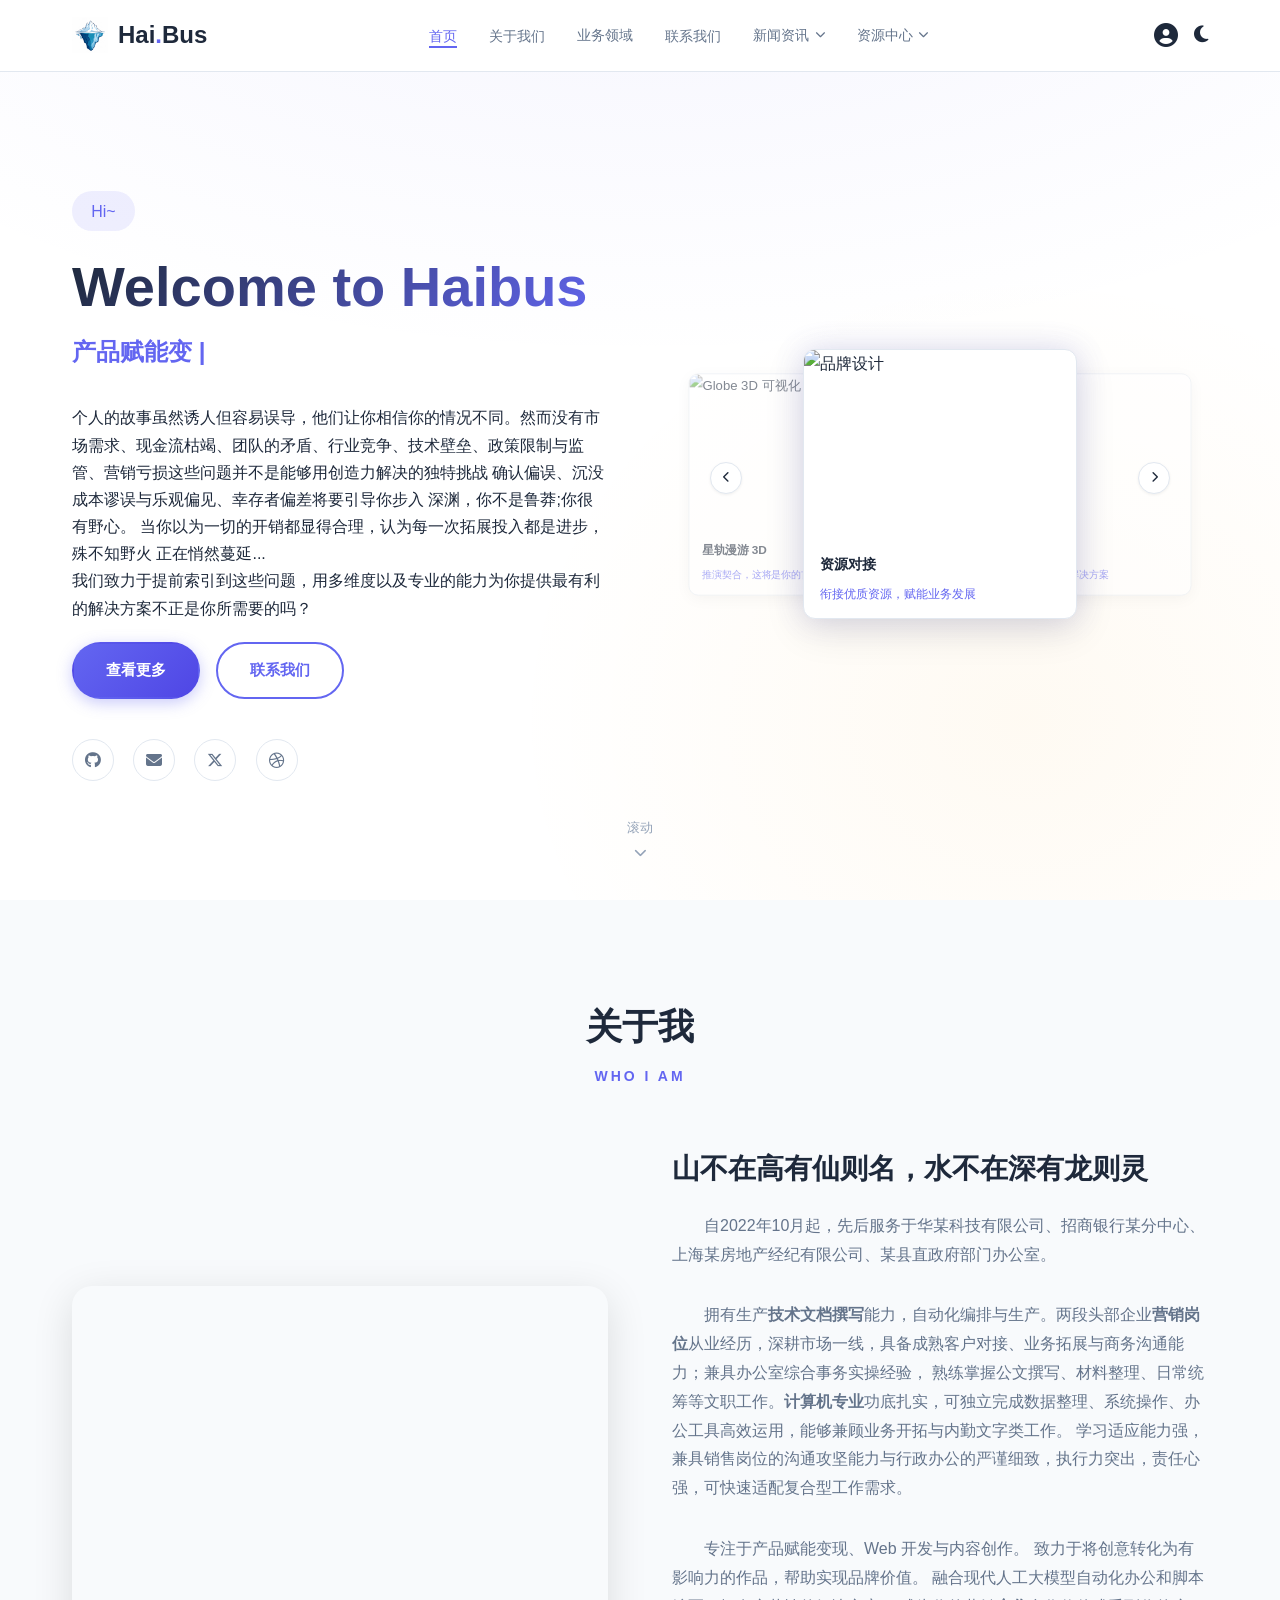
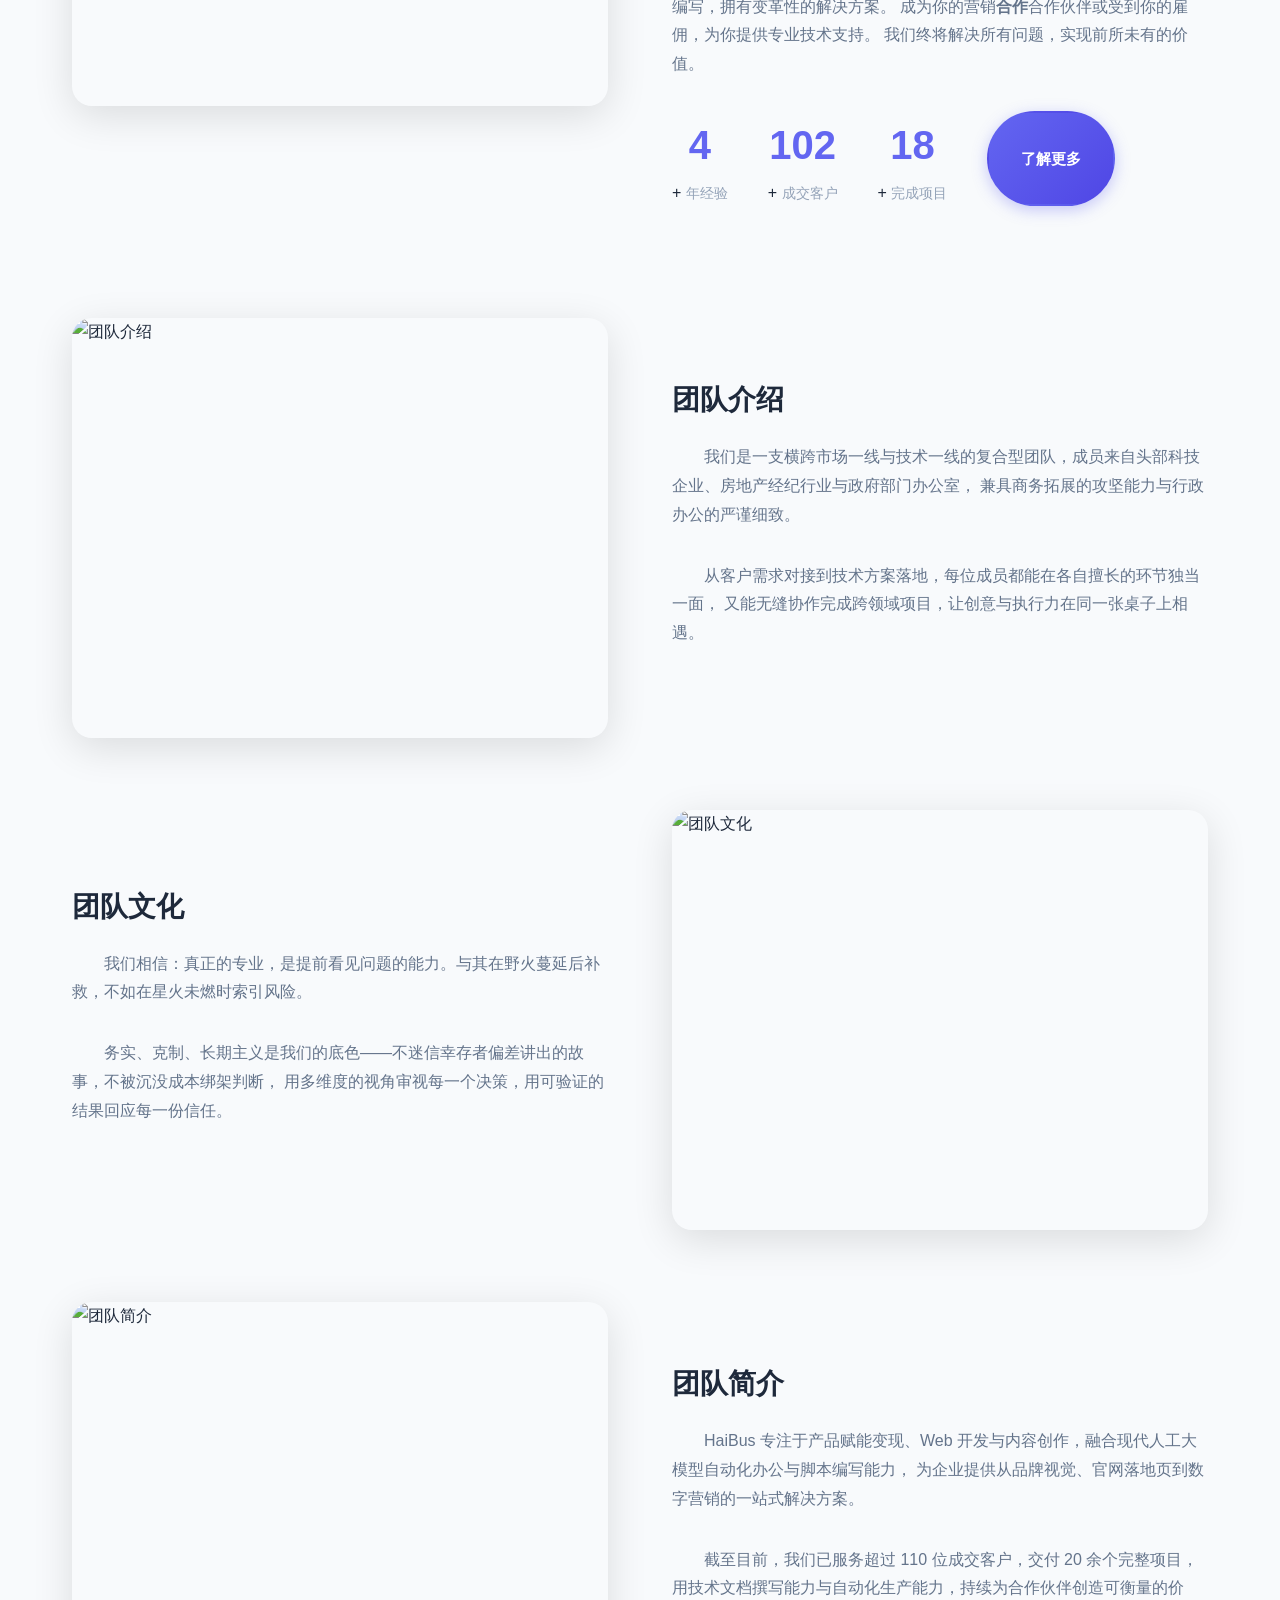
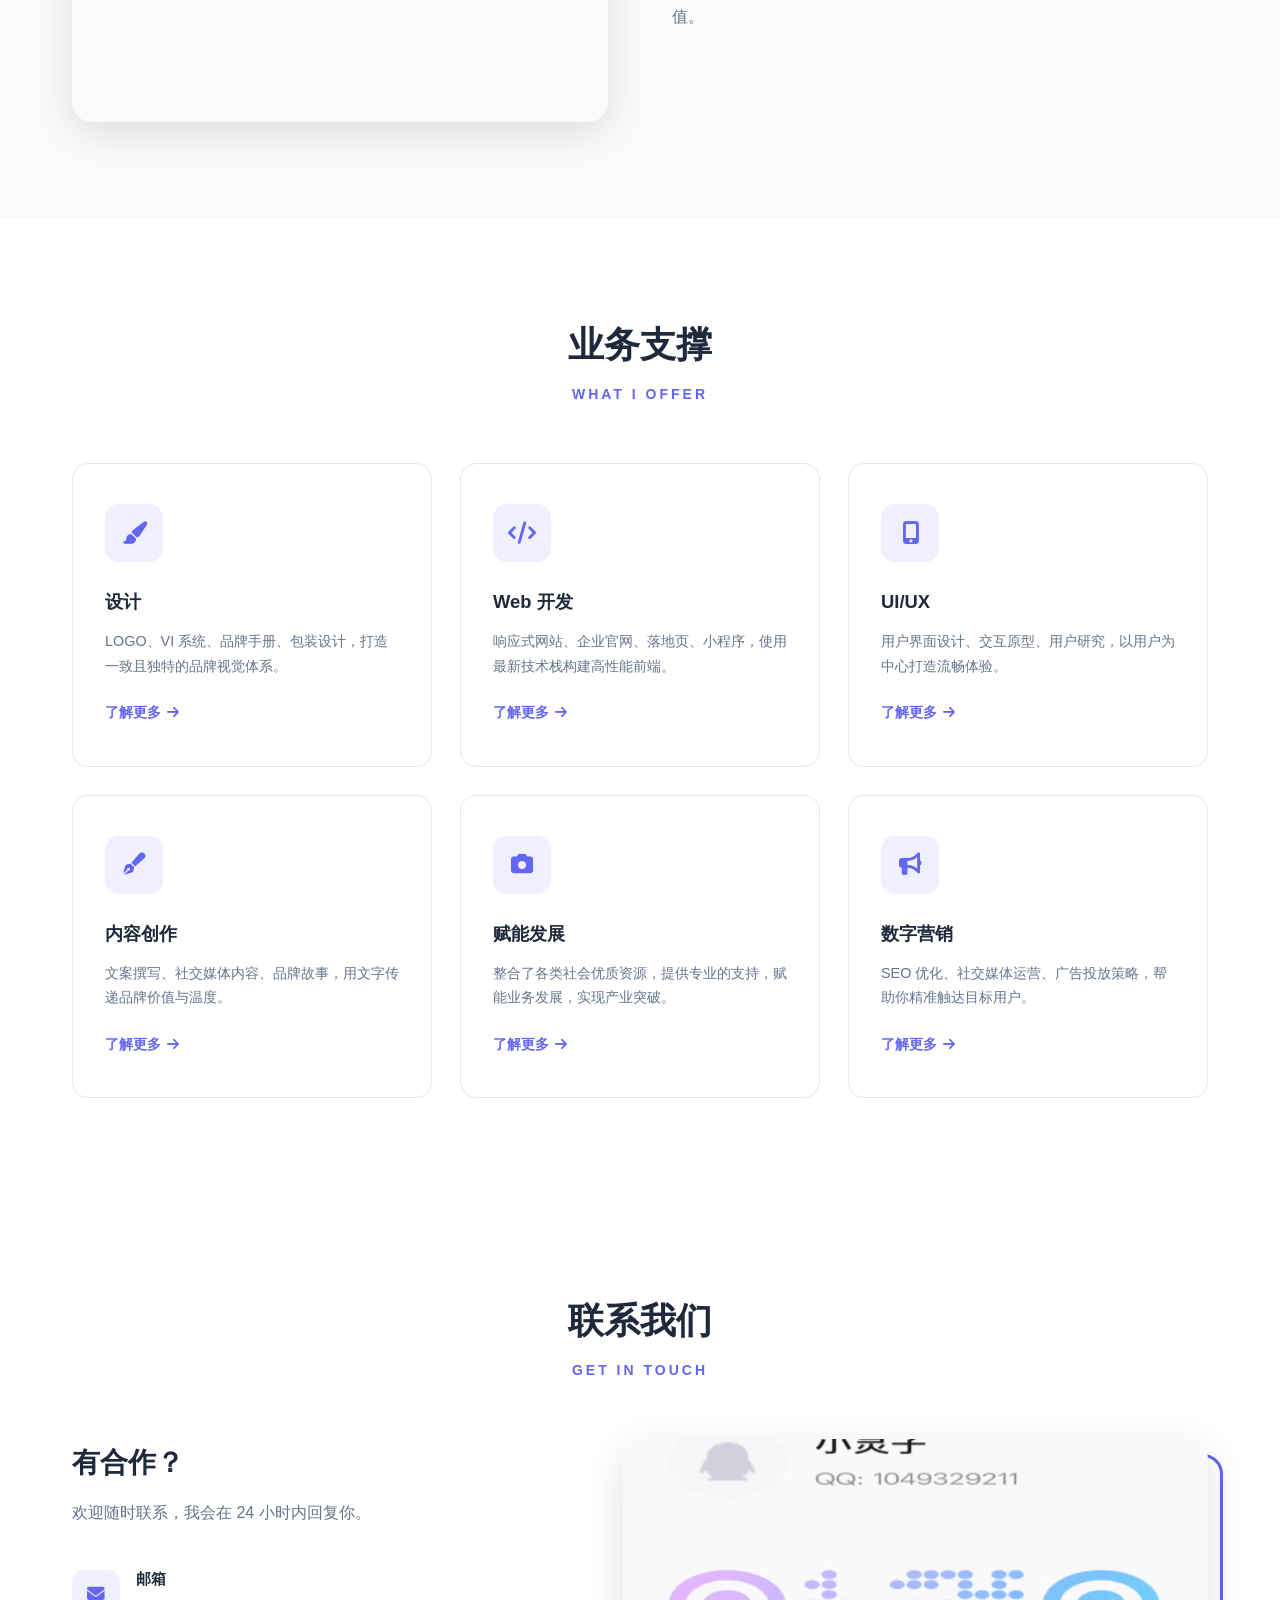
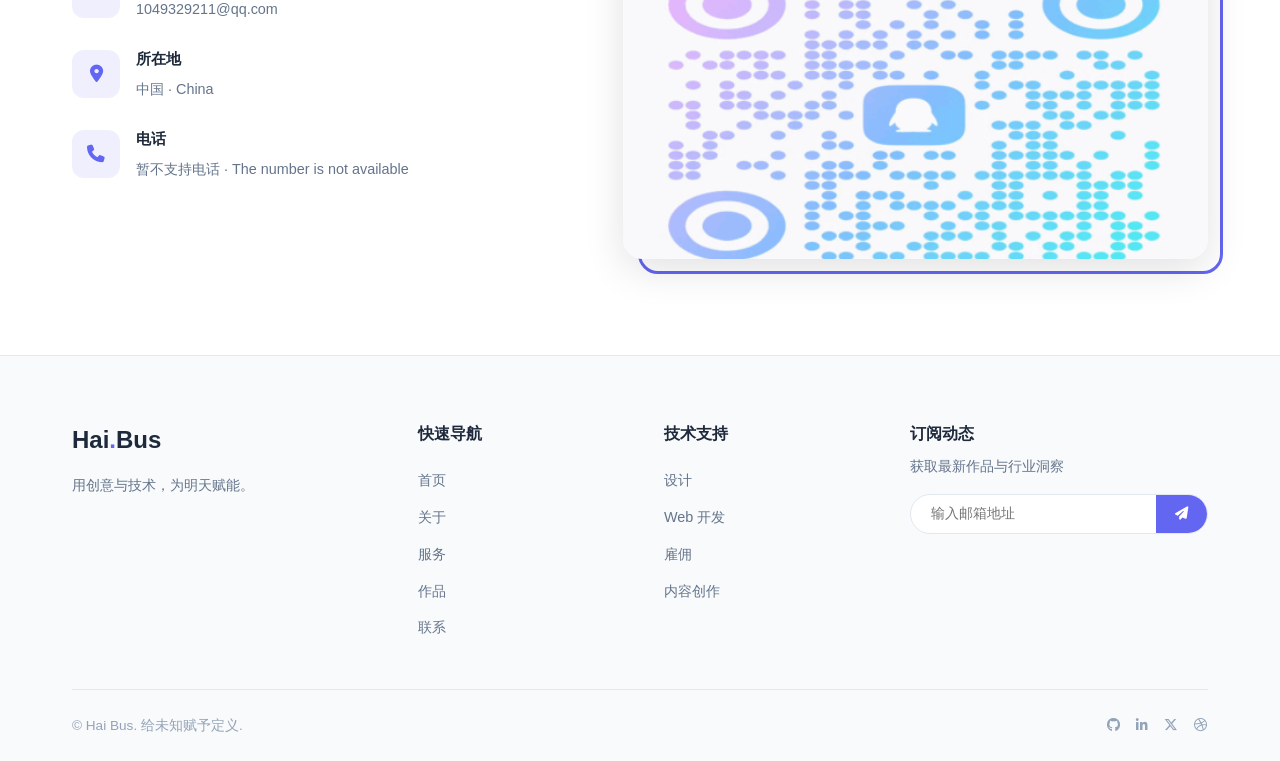
==== commit 637b231f: "版本3.0 添加了推文页面" ====
--- a/index.html
+++ b/index.html
@@ -16,43 +16,46 @@
   <!-- ==================== 导航栏 ==================== -->
   <header class="header" id="header">
     <nav class="nav container">
-	  
-      <a href="#home" class="nav__logo">Hai<span>.</span>Bus</a>
+      <div style="display:flex;align-items:center;gap:10px;">
+  <!-- 商标图片，把src换成你的商标路径 -->
+        <img src="img/yangshi.ico" alt="商标" style="height:36px;">
+    <a href="#home" class="nav__logo">Hai<span>.</span>Bus</a> 
+  <!--         <span style="font-size:36px;font-weight:bold;color:#222;">Hai.Bus</span> -->
+      </div>
+
+ 
       <ul class="nav__menu" id="nav-menu">
         <li><a href="#home" class="nav__link active">首页</a></li>
         <li><a href="#about" class="nav__link">关于我们</a></li>
         <li class="nav__dropdown-wrapper">
-          <a href="#services" class="nav__link nav__link--dropdown">
-            业务领域 
-          </a>
+          <a href="#services" class="nav__link nav__link--dropdown">业务领域 </a>
         </li>
         <li><a href="#contact" class="nav__link">联系我们</a></li>
-       <li class="nav__dropdown-wrapper" id="nav-dropdown-wrapper">
-          <a href="#home" class="nav__link nav__link--dropdown" id="nav-portfolio-link">
-            信息中心 <i class="fas fa-chevron-down nav__dropdown-arrow" aria-hidden="true"></i>
+        <li class="nav__dropdown-wrapper" id="nav-dropdown-wrapper">
+          <a href="./News/news.html" class="nav__link nav__link--dropdown nav__link--news" id="nav-news-link" target="_blank" rel="noopener noreferrer"> 新闻资讯 
+          
+           <i class="fas fa-chevron-down nav__dropdown-arrow" aria-hidden="true"></i>
           </a>
           <div class="collapse-inner">
             <ul class="nav__dropdown" id="nav-dropdown">
               <li class="nav__submenu-wrapper">
                 <a href="#home" class="nav__dropdown-link nav__dropdown-link--sub">
-                  项目 <i class="fas fa-chevron-right nav__submenu-arrow" aria-hidden="true"></i>
+                  团队展示 <i class="fas fa-chevron-right nav__submenu-arrow" aria-hidden="true"></i>
                 </a>
                 <div class="collapse-inner">
                   <ul class="nav__submenu">
-                    <li><a href="https://mp.weixin.qq.com/s/8FgGAmS8zmmex2mU1gCcbw" class="nav__dropdown-link">项目演示一</a></li>
-                    <li><a href="love/index.html" class="nav__dropdown-link">星轨漫游</a></li>
+                    <li><a href="https://mp.weixin.qq.com/s/8FgGAmS8zmmex2mU1gCcbw" class="nav__dropdown-link">作品开源</a></li>
+                    <li><a href="https://www.axureshow.com/project/1jN4Mmne/" class="nav__dropdown-link">唯爱</a></li>
                   </ul>
                 </div>
               </li>
-              <li><a href="#home" class="nav__dropdown-link" data-portfolio-filter="brand">设计理念</a></li>
-              <li><a href="#home" class="nav__dropdown-link" data-portfolio-filter="web">开发作品</a></li>
-              <li><a href="#home" class="nav__dropdown-link" data-portfolio-filter="ui">其他</a></li>
+              <li><a href="#home" class="nav__dropdown-link" data-portfolio-filter="ui">最新动态</a></li>
             </ul>
           </div>
         </li>
         <li class="nav__dropdown-wrapper">
           <a href="#" class="nav__link nav__link--dropdown">
-            资源下载 <i class="fas fa-chevron-down nav__dropdown-arrow" aria-hidden="true"></i>
+            资源中心 <i class="fas fa-chevron-down nav__dropdown-arrow" aria-hidden="true"></i>
           </a>
           <div class="collapse-inner">
             <ul class="nav__dropdown">
@@ -95,12 +98,13 @@
 			确认偏误、沉没成本谬误与乐观偏见、幸存者偏差将要引导你步入
 			深渊，你不是鲁莽;你很有野心。
 			当你以为一切的开销都显得合理，认为每一次拓展投入都是进步，殊不知野火 正在悄然蔓延...</p>
-			<P>我们致力于提前索引到这些问题，用多维度以及专业的能力为你提供最有利的解决方案不正是你所需要的吗？否则你不愿做出改变</p>
+			<P style="margin-bottom:20px;">我们致力于提前索引到这些问题，用多维度以及专业的能力为你提供最有利的解决方案不正是你所需要的吗？</p>
+        
           </p>
           <div class="hero__actions">
           		<!--href="#services"-->
             <a href="https://weixin.qq.com/r/mp/gRzext-EJIJbrZul90mT" class="btn btn--primary">查看更多</a>
-            <a href="#contact" class="btn btn--outline">联系我</a>
+            <a href="#contact" class="btn btn--outline">联系我们</a>
           </div> 
           <div class="hero__social">
             <a href="https://github.com/" title="GitHub" ><i class="fab fa-github"></i></a>
@@ -187,12 +191,12 @@
         <span class="section__subtitle">Who I Am</span>
         <div class="about__grid">
           <div class="about__image">
-            <img src="./img/160_54.ico" alt="工作环境">
+            <video src="https://tx-safety-video.acfun.cn/mediacloud/acfun/acfun_video/hls/tCwcHozxnfCWqs1ERnOmdm7UT11Z84VnRifWQ1jyl9Jiq6IooRwz2zhnobzrrU2g.m3u8?pkey=[base64]&safety_id=AAKSAbeVWItBp5FdI4WNHL4D" autoplay muted loop playsinline preload="auto" aria-label="团队展示视频"></video>
           </div>
           <div class="about__content">
             <h3>山不在高有仙则名，水不在深有龙则灵</h3>
             <p class="duanluo">
-              自2022年10月起，先后服务于华某科技有限公司招商银行某分中心、上海某房地产经纪有限公司、某县直政府部门办公室。
+              自2022年10月起，先后服务于华某科技有限公司、招商银行某分中心、上海某房地产经纪有限公司、某县直政府部门办公室。
             </p>
             <p class="duanluo">
               拥有生产<b>技术文档撰写</b>能力，自动化编排与生产。两段头部企业<b>营销岗位</b>从业经历，深耕市场一线，具备成熟客户对接、业务拓展与商务沟通能力；兼具办公室综合事务实操经验，
@@ -220,8 +224,61 @@
                 <span class="about__stat-number" data-count="20">0</span>+
                 <span class="about__stat-label">完成项目</span>
               </div>
-            </div>
-            <a href="#contact" class="btn btn--primary">了解更多</a>
+              <a href="#contact" class="btn btn--primary">了解更多</a>
+              </div>
+          </div>
+        </div>
+
+        <!-- 团队介绍：左图右文 -->
+        <div class="about__grid about__grid--spaced">
+          <div class="about__image">
+            <img src="https://trae-api-cn.mchost.guru/api/ide/v1/text_to_image?prompt=professional%20team%20collaboration%20in%20modern%20office%2C%20diverse%20people%20discussing%20around%20a%20table%20with%20laptops%2C%20bright%20natural%20light%2C%20realistic%20corporate%20photography&image_size=landscape_4_3" alt="团队介绍">
+          </div>
+          <div class="about__content">
+            <h3>团队介绍</h3>
+            <p class="duanluo">
+              我们是一支横跨市场一线与技术一线的复合型团队，成员来自头部科技企业、房地产经纪行业与政府部门办公室，
+              兼具商务拓展的攻坚能力与行政办公的严谨细致。
+            </p>
+            <p class="duanluo">
+              从客户需求对接到技术方案落地，每位成员都能在各自擅长的环节独当一面，
+              又能无缝协作完成跨领域项目，让创意与执行力在同一张桌子上相遇。
+            </p>
+          </div>
+        </div>
+
+        <!-- 团队文化：右图左文 -->
+        <div class="about__grid about__grid--spaced">
+          <div class="about__content">
+            <h3>团队文化</h3>
+            <p class="duanluo">
+              我们相信：真正的专业，是提前看见问题的能力。与其在野火蔓延后补救，不如在星火未燃时索引风险。
+            </p>
+            <p class="duanluo">
+              务实、克制、长期主义是我们的底色——不迷信幸存者偏差讲出的故事，不被沉没成本绑架判断，
+              用多维度的视角审视每一个决策，用可验证的结果回应每一份信任。
+            </p>
+          </div>
+          <div class="about__image">
+            <img src="https://trae-api-cn.mchost.guru/api/ide/v1/text_to_image?prompt=team%20culture%20concept%2C%20colleagues%20celebrating%20success%20together%2C%20sticky%20notes%20on%20glass%20wall%2C%20warm%20office%20atmosphere%2C%20realistic%20photography&image_size=landscape_4_3" alt="团队文化">
+          </div>
+        </div>
+
+        <!-- 团队简介：左图右文 -->
+        <div class="about__grid about__grid--spaced">
+          <div class="about__image">
+            <img src="https://trae-api-cn.mchost.guru/api/ide/v1/text_to_image?prompt=modern%20creative%20studio%20workspace%2C%20designers%20and%20developers%20working%20on%20computers%2C%20minimalist%20office%20interior%2C%20cinematic%20lighting%2C%20realistic%20photography&image_size=landscape_4_3" alt="团队简介">
+          </div>
+          <div class="about__content">
+            <h3>团队简介</h3>
+            <p class="duanluo">
+              HaiBus 专注于产品赋能变现、Web 开发与内容创作，融合现代人工大模型自动化办公与脚本编写能力，
+              为企业提供从品牌视觉、官网落地页到数字营销的一站式解决方案。
+            </p>
+            <p class="duanluo">
+              截至目前，我们已服务超过 110 位成交客户，交付 20 余个完整项目，
+              用技术文档撰写能力与自动化生产能力，持续为合作伙伴创造可衡量的价值。
+            </p>
           </div>
         </div>
       </div>
@@ -275,7 +332,7 @@
     <!-- ==================== 联系 ==================== -->
     <section class="contact section" id="contact">
       <div class="container">
-        <h2 class="section__title">联系我</h2>
+        <h2 class="section__title">联系我们</h2>
         <span class="section__subtitle">Get In Touch</span>
         <div class="contact__grid">
           <div class="contact__info">
--- a/css/style.css
+++ b/css/style.css
@@ -821,12 +821,18 @@
   position: relative;
 }
 
-.about__image img {
+.about__image img,
+.about__image video {
   border-radius: 20px;
   box-shadow: var(--shadow-lg);
   width: 100%;
   height: 420px;
   object-fit: cover;
+  display: block;
+}
+
+.about__grid--spaced {
+  margin-top: 4.5rem;
 }
 
 .about__image::after {
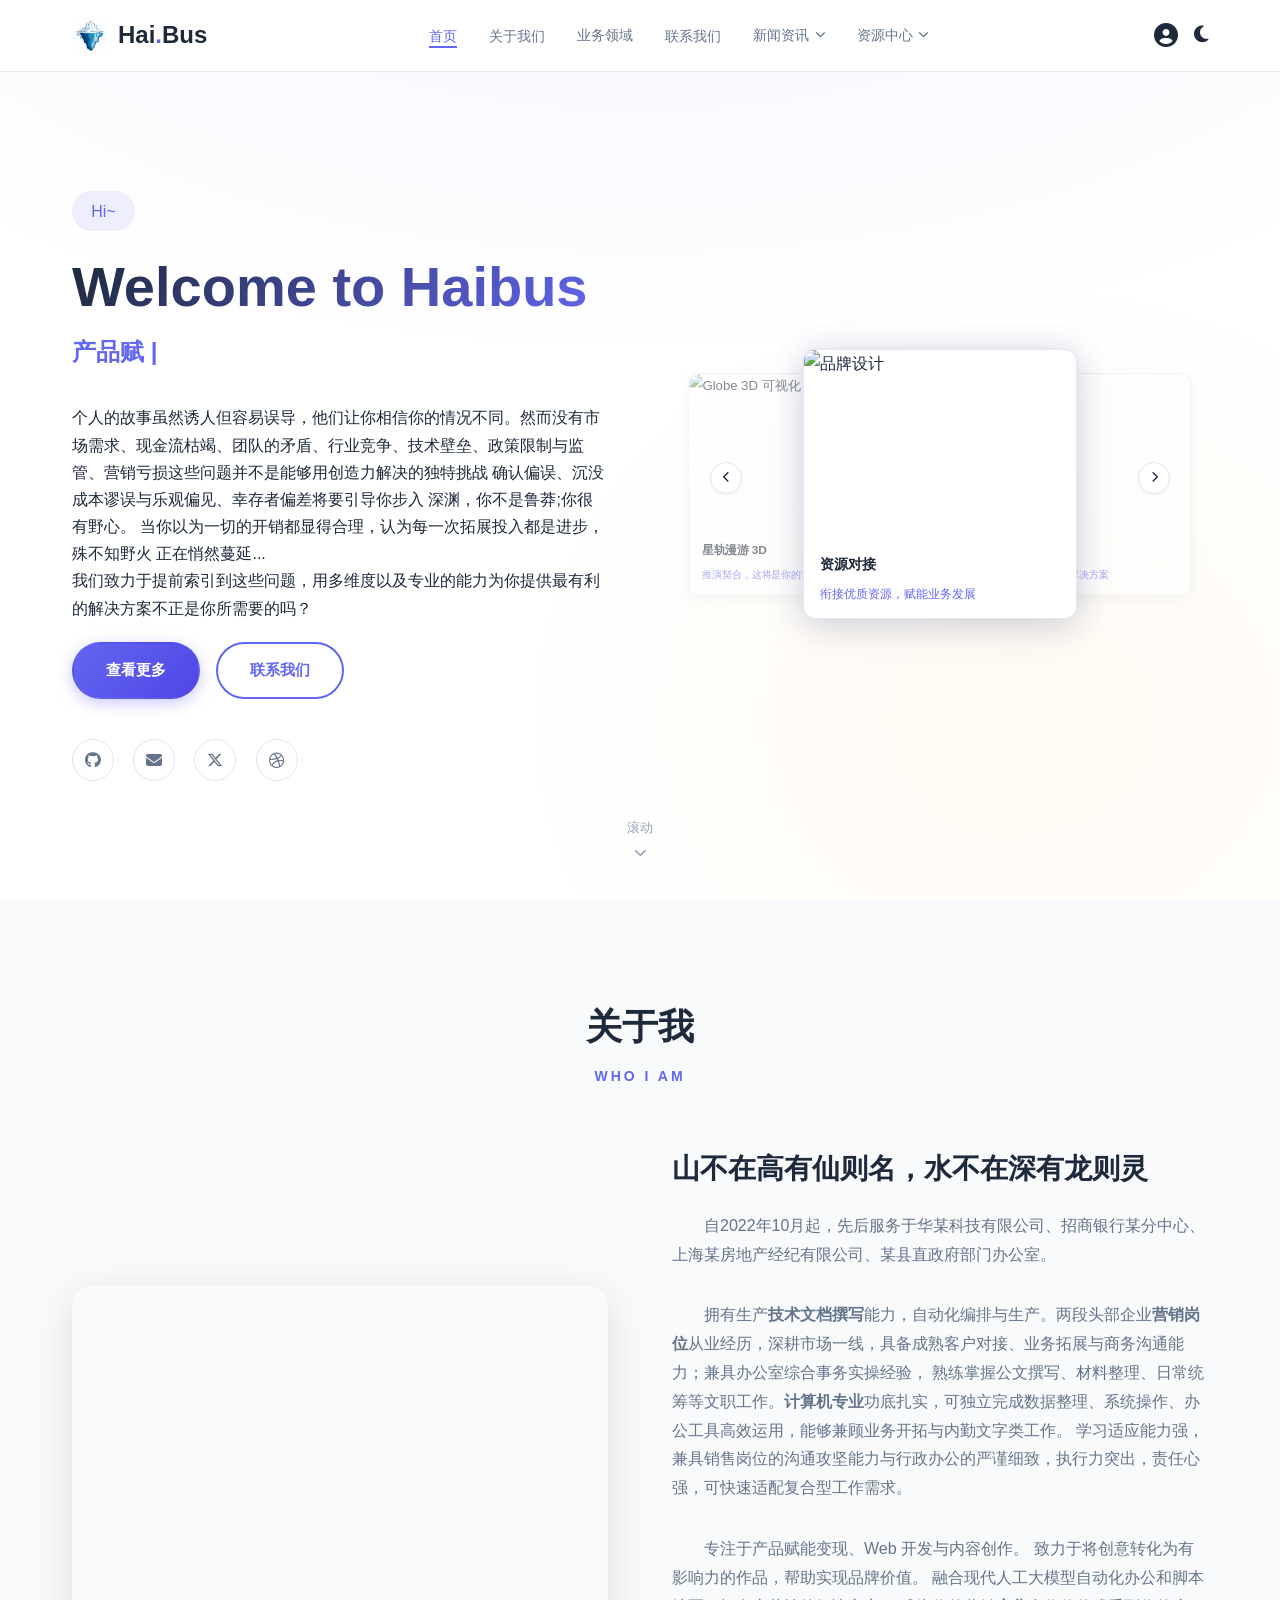
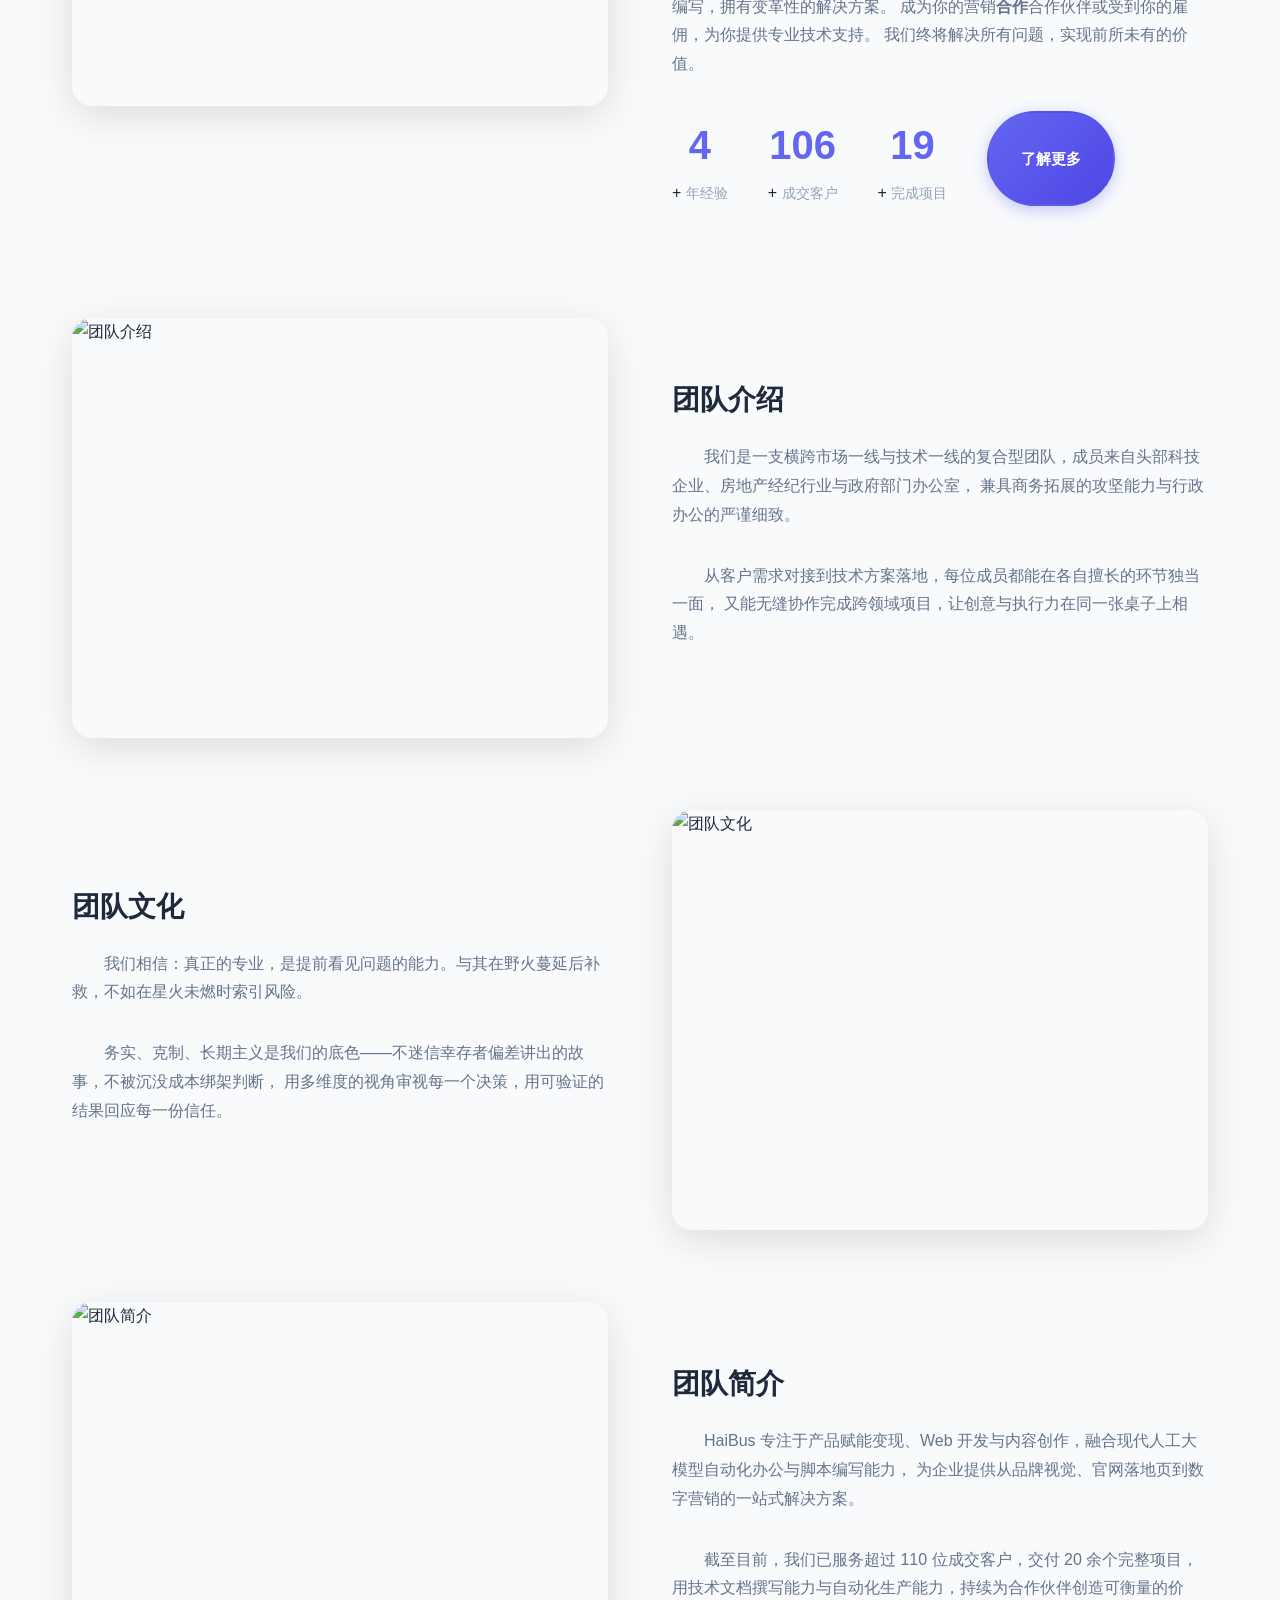
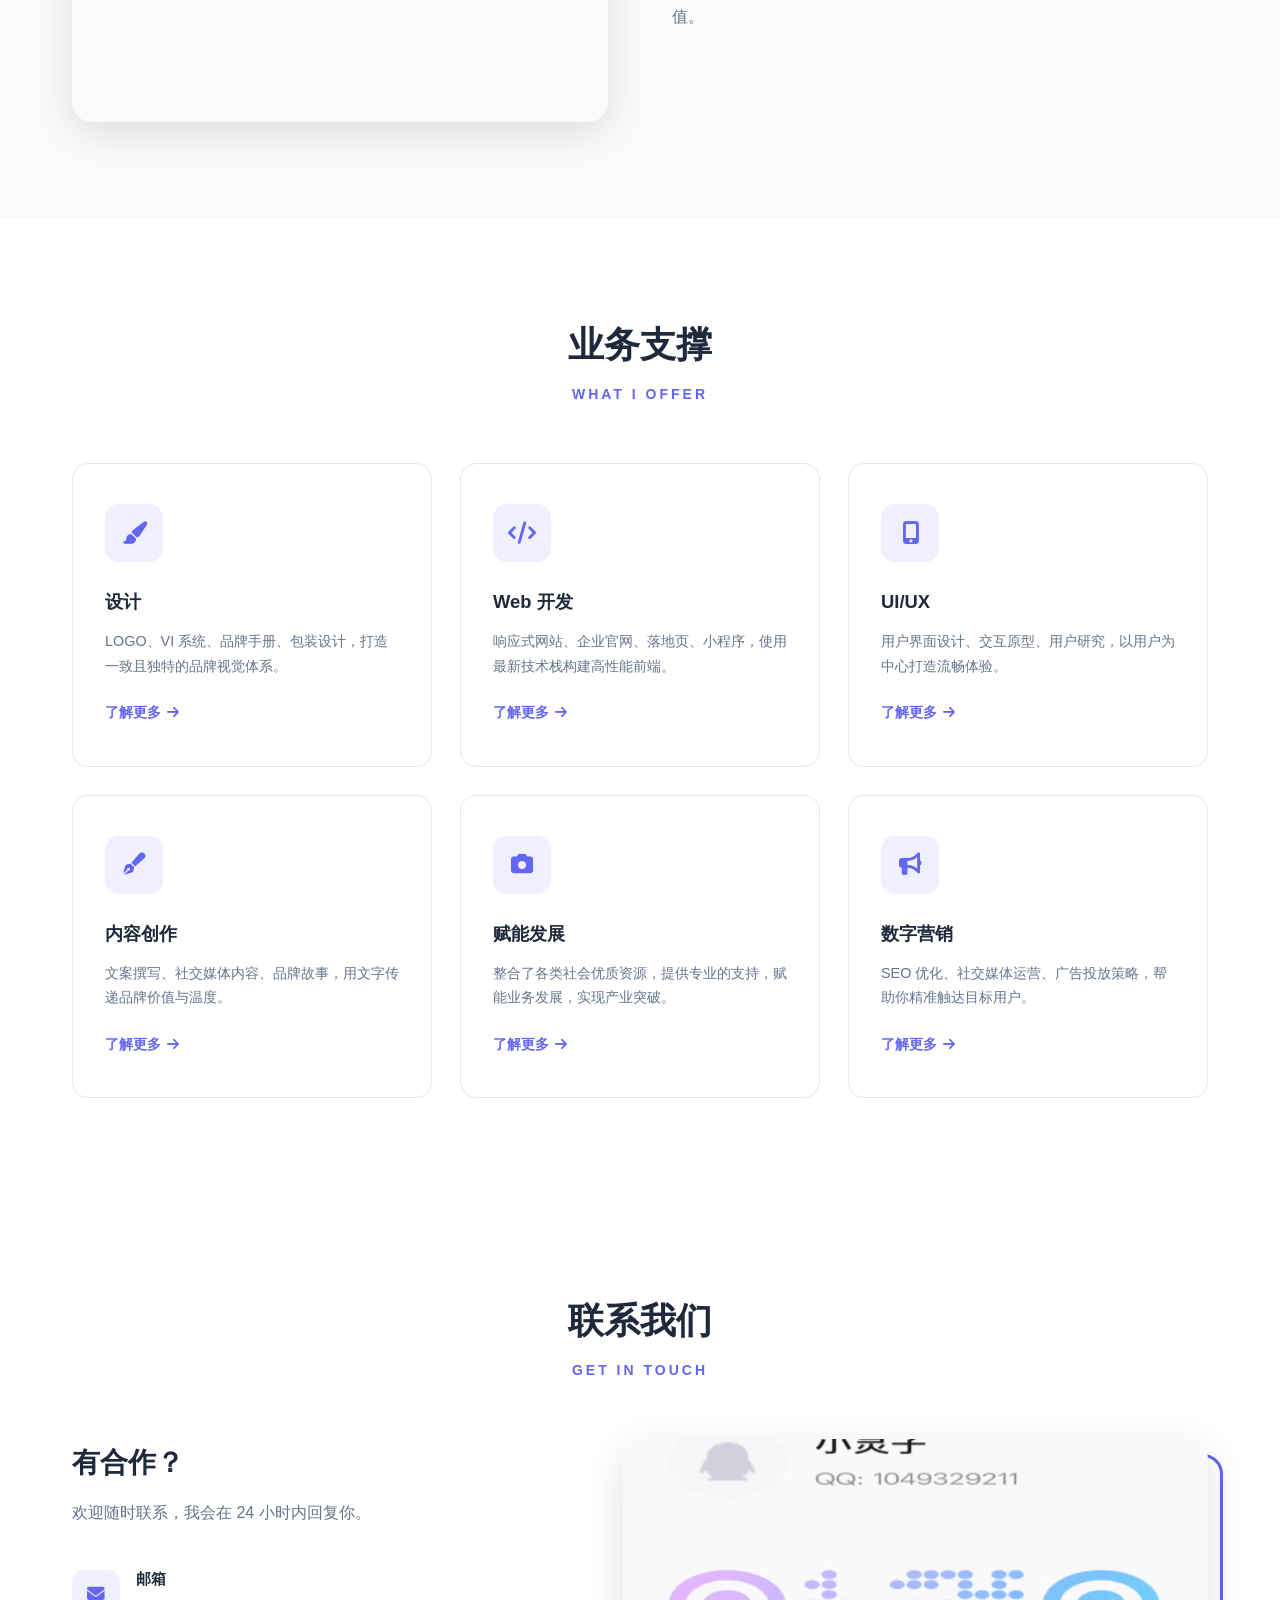
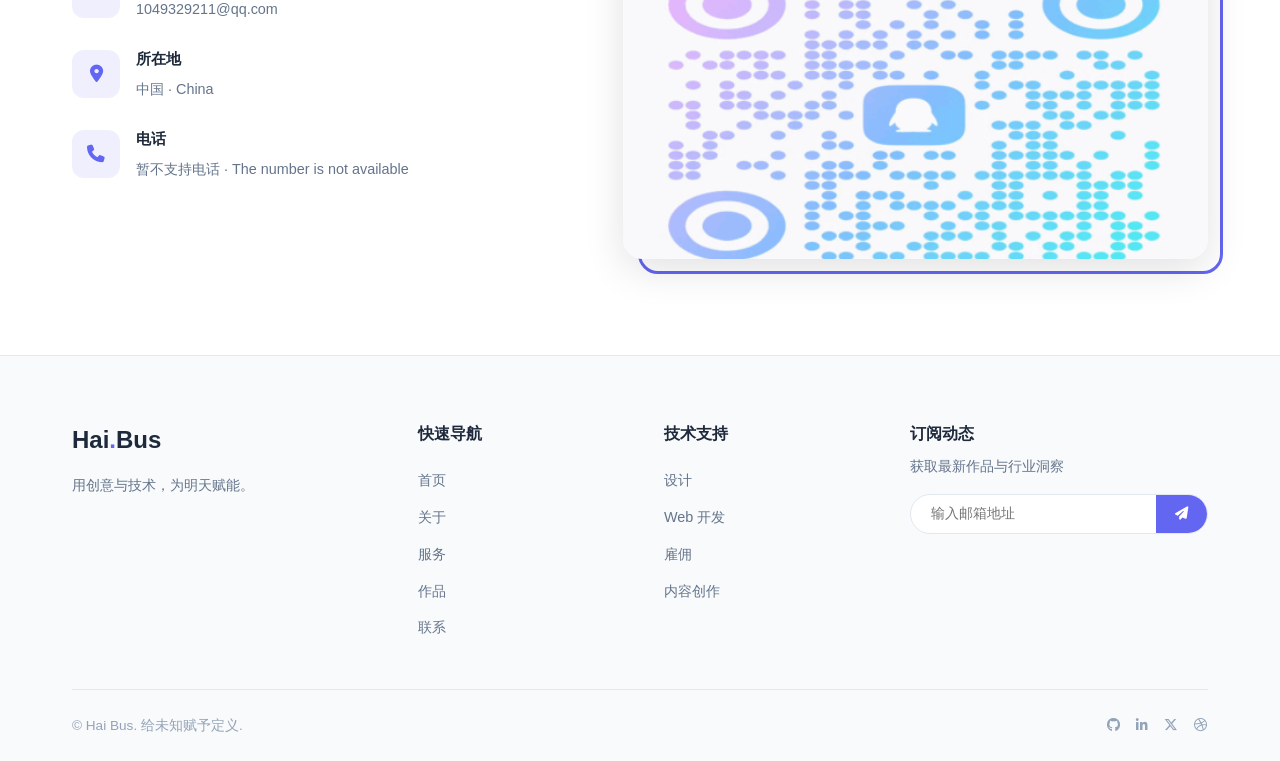
==== commit 8e379588: "Add files via upload" ====
--- a/index.html
+++ b/index.html
@@ -148,7 +148,7 @@
                 </div>
                 <div class="hero__carousel-card" data-index="3" data-category="web" data-href="zhuanj.html" data-target="url">
                   <div class="hero__carousel-card-inner">
-                    <img src="./img/IMG_1689.webp" alt="666">
+                    <img src="./img/IMG_1689.png" alt="666">
                     <div class="hero__carousel-card-body">
                       <h4>科研拓展</h4>
                       <span>衔接行业专家临场指导贫困地区产业发展</span>
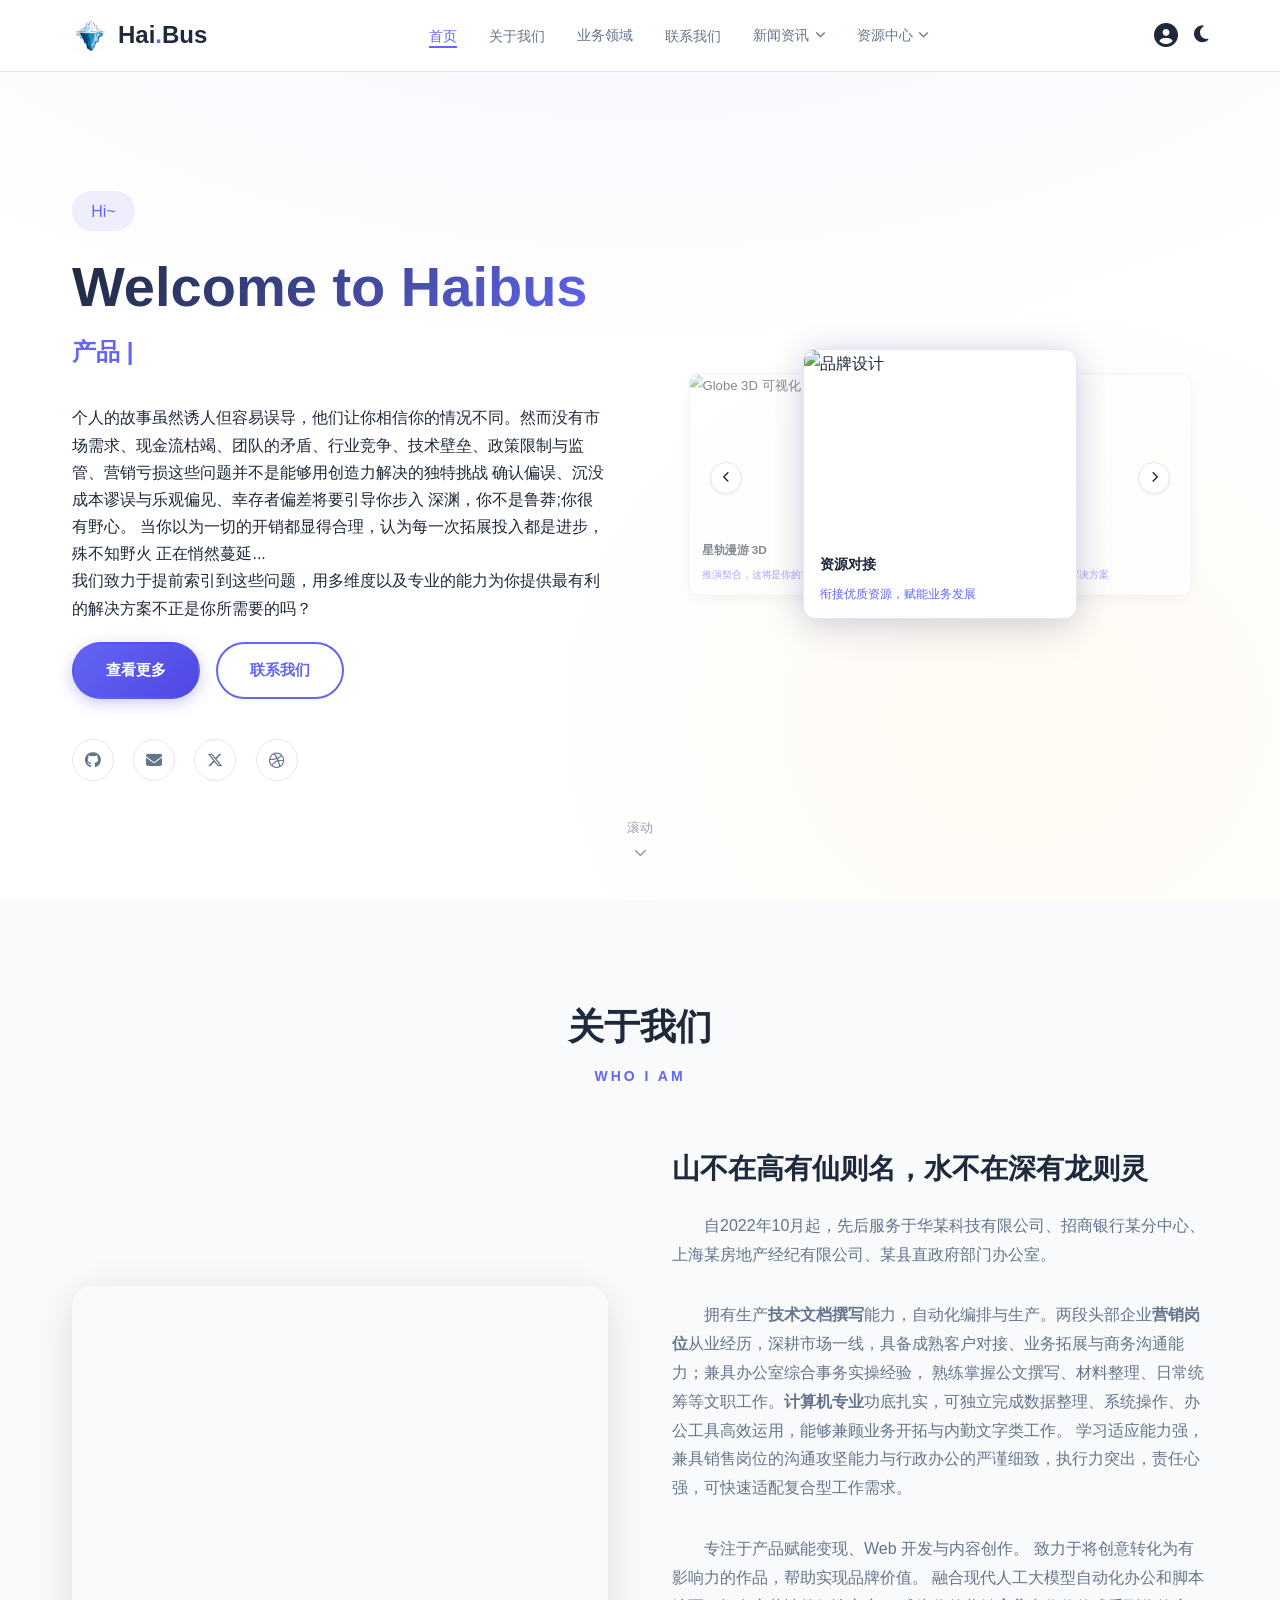
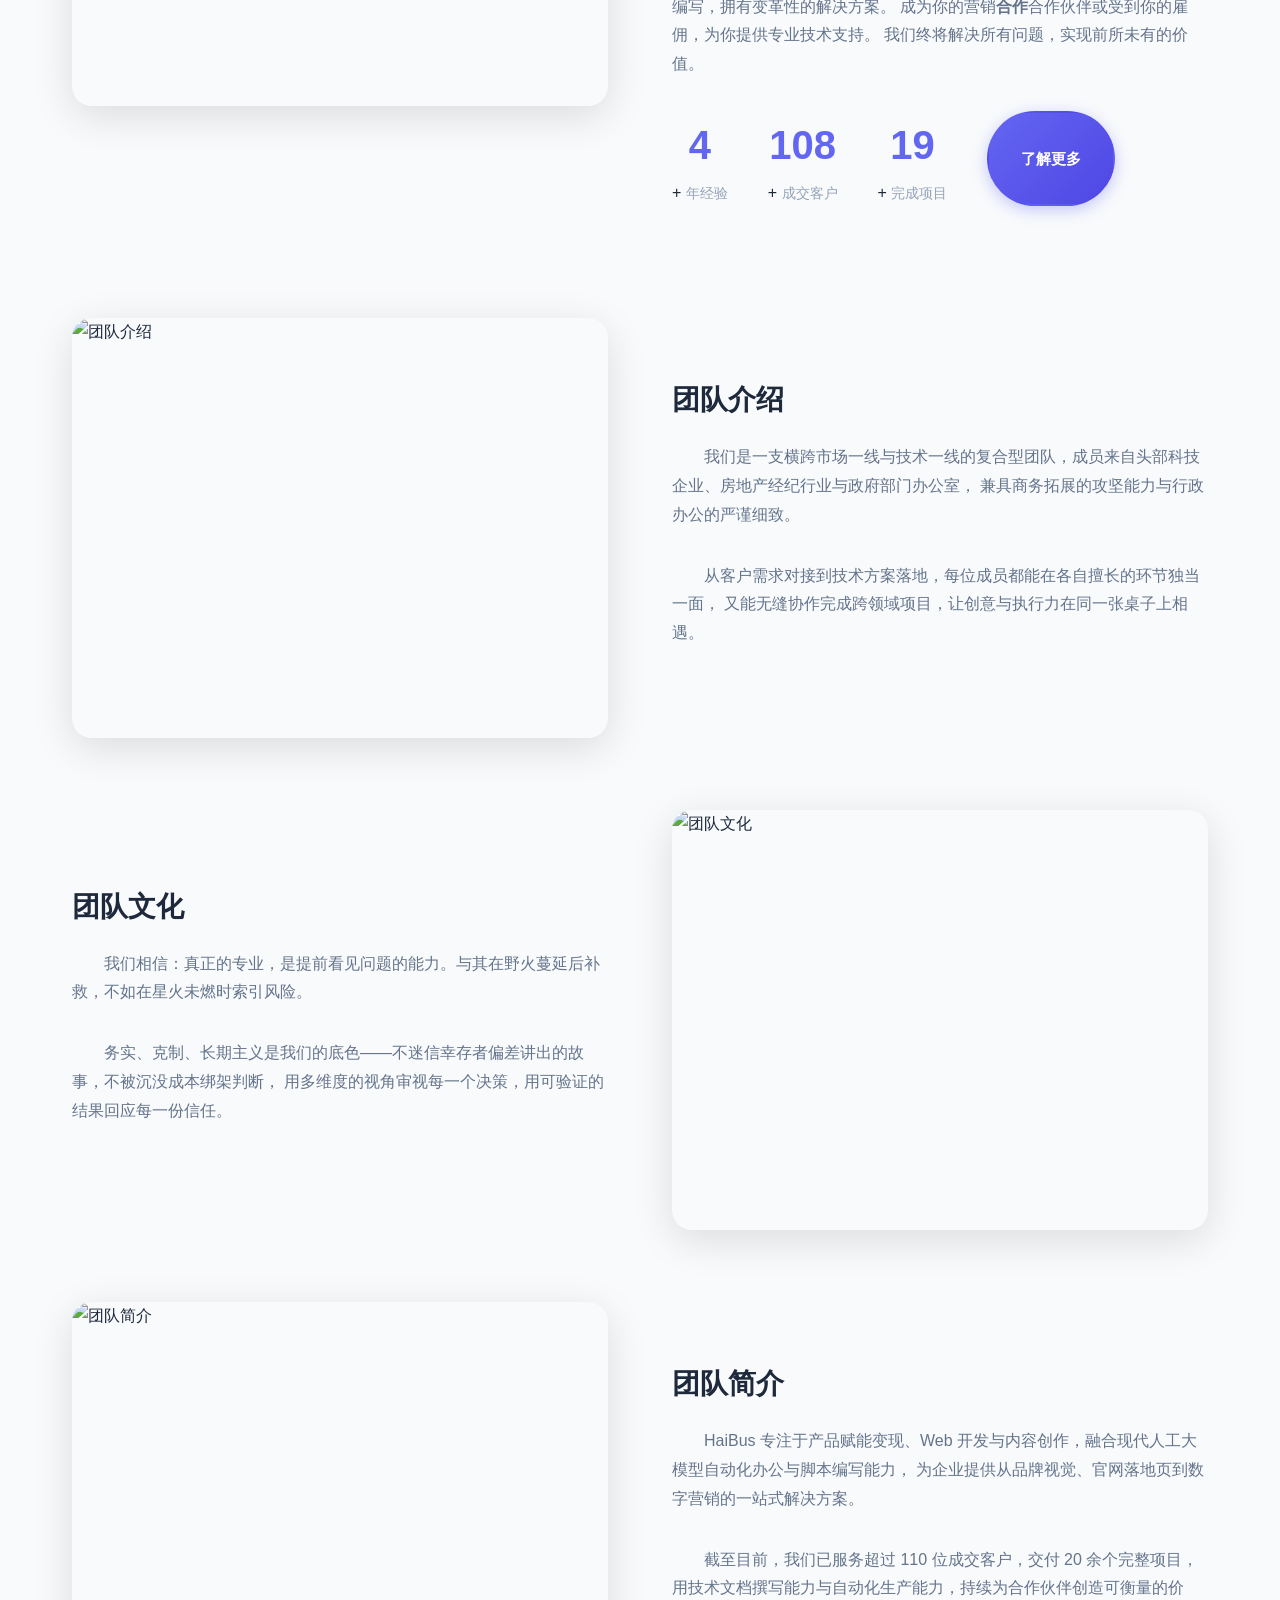
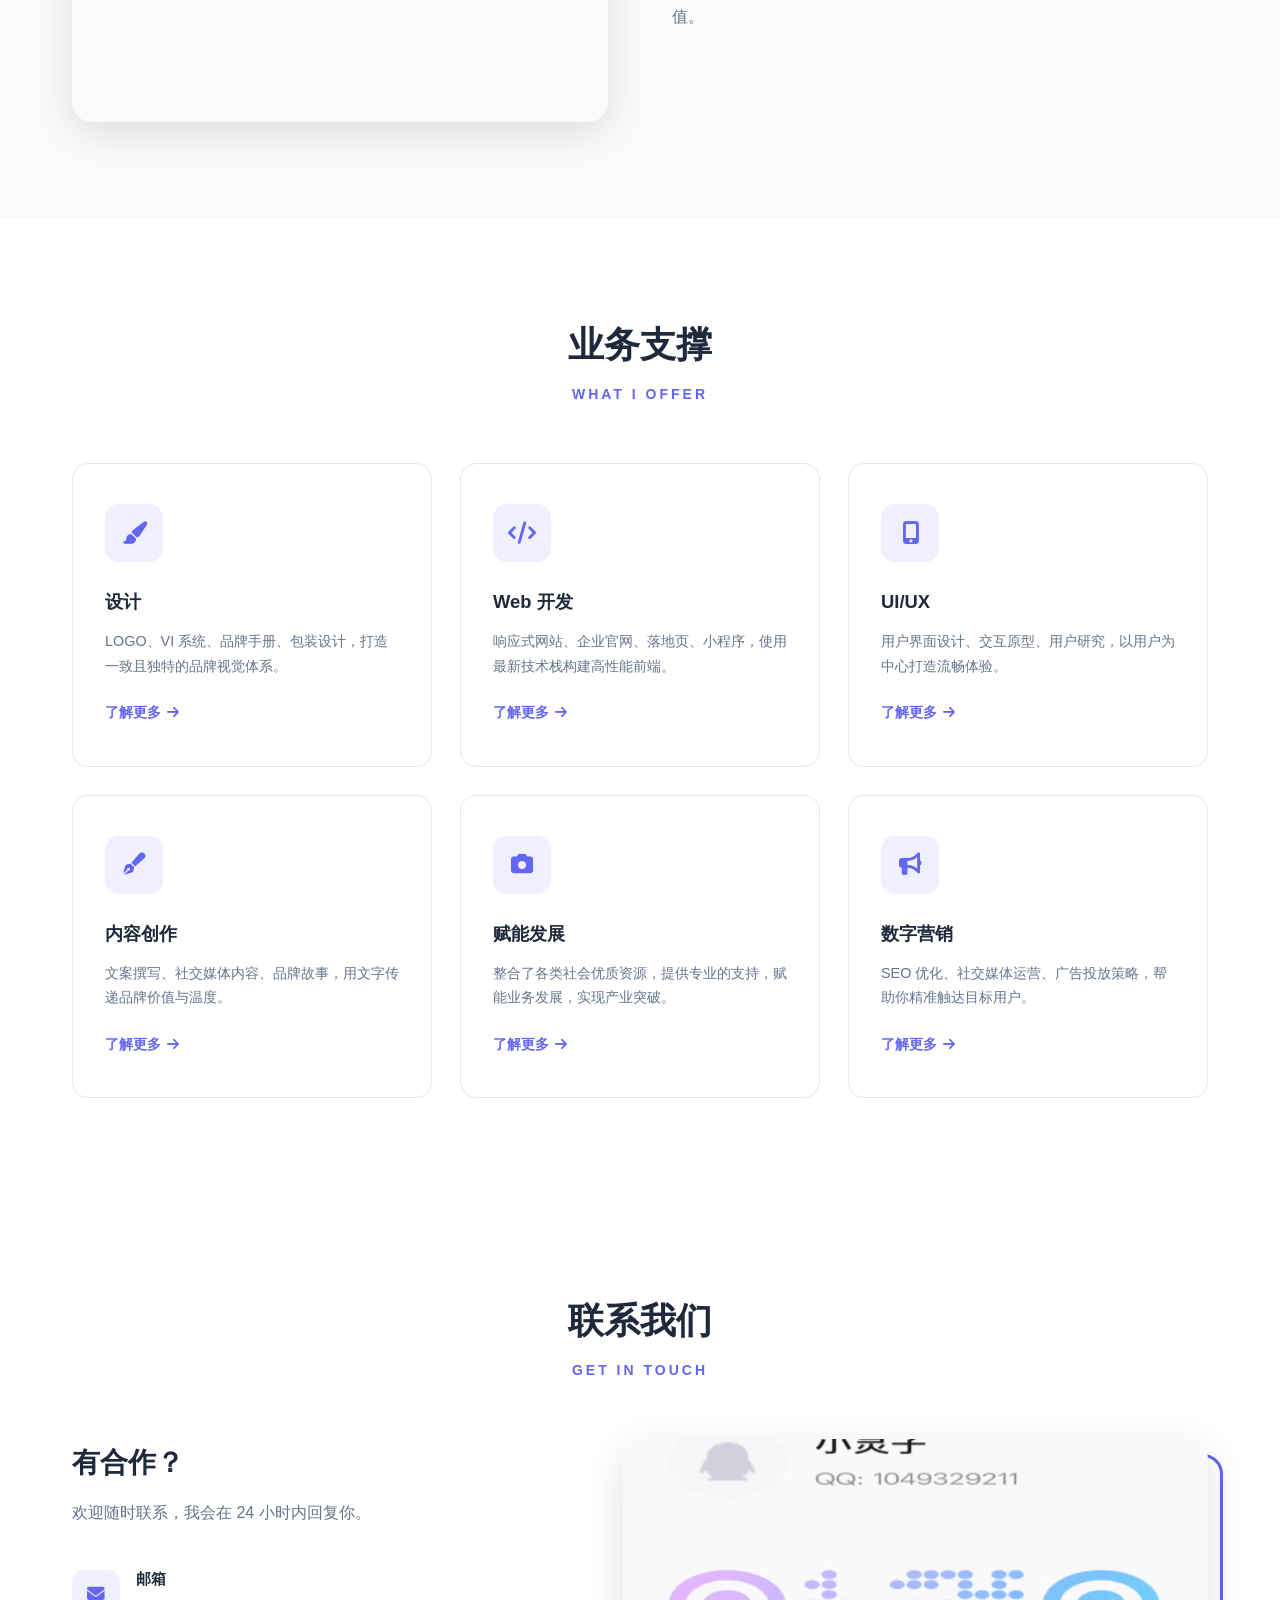
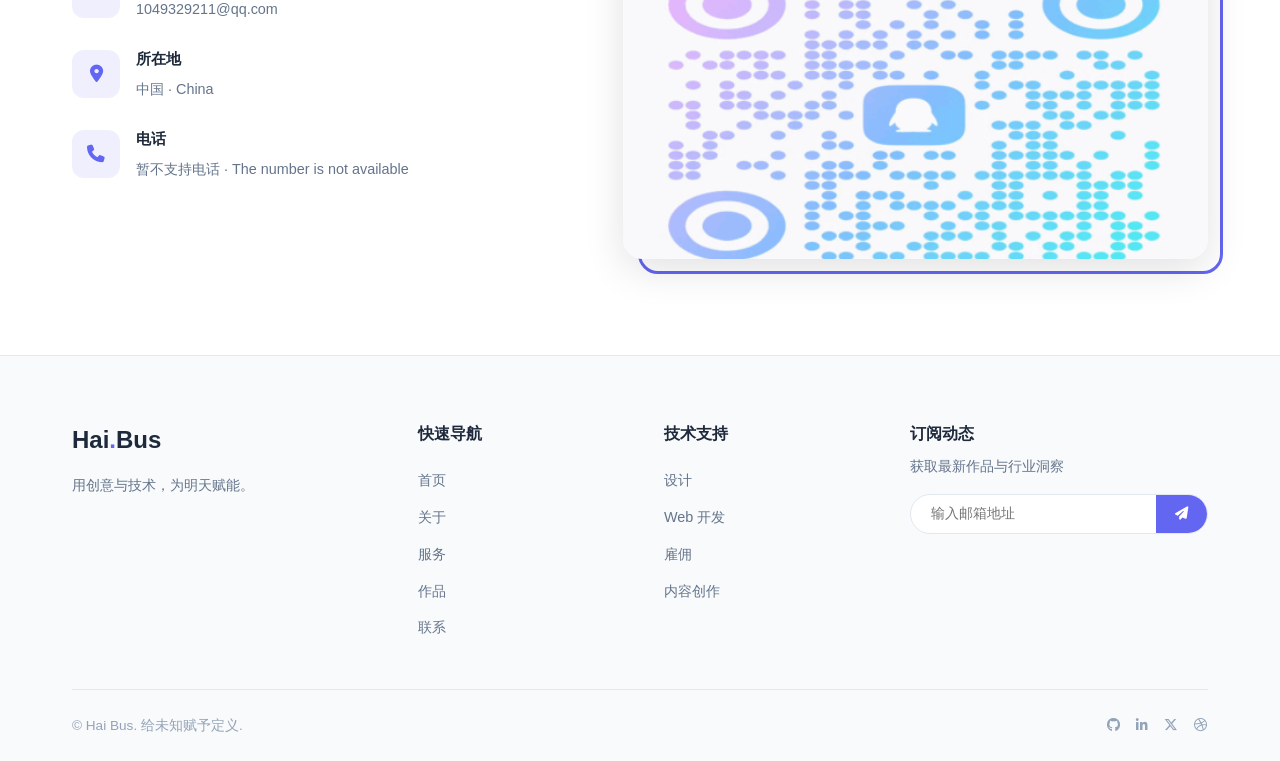
==== commit 67eb4af0: "版本3.1 优化视频播放兼容移动端，页脚显示平齐等问题" ====
--- a/index.html
+++ b/index.html
@@ -187,11 +187,11 @@
     <!-- ==================== 关于 ==================== -->
     <section class="about section" id="about">
       <div class="container">
-        <h2 class="section__title">关于我</h2>
+        <h2 class="section__title">关于我们</h2>
         <span class="section__subtitle">Who I Am</span>
         <div class="about__grid">
           <div class="about__image">
-            <video src="https://tx-safety-video.acfun.cn/mediacloud/acfun/acfun_video/hls/tCwcHozxnfCWqs1ERnOmdm7UT11Z84VnRifWQ1jyl9Jiq6IooRwz2zhnobzrrU2g.m3u8?pkey=[base64]&safety_id=AAKSAbeVWItBp5FdI4WNHL4D" autoplay muted loop playsinline preload="auto" aria-label="团队展示视频"></video>
+            <video id="about-video" src="https://tx-safety-video.acfun.cn/mediacloud/acfun/acfun_video/hls/tCwcHozxnfCWqs1ERnOmdm7UT11Z84VnRifWQ1jyl9Jiq6IooRwz2zhnobzrrU2g.m3u8?pkey=[base64]&safety_id=AAKSAbeVWItBp5FdI4WNHL4D" autoplay muted loop playsinline webkit-playsinline preload="auto" aria-label="团队展示视频"></video>
           </div>
           <div class="about__content">
             <h3>山不在高有仙则名，水不在深有龙则灵</h3>
--- a/css/style.css
+++ b/css/style.css
@@ -819,6 +819,11 @@
 
 .about__image {
   position: relative;
+}
+
+/* 移动端视频不兼容时隐藏整个媒体容器，避免留下空白占位 */
+.about__image--hidden {
+  display: none;
 }
 
 .about__image img,
@@ -1561,9 +1566,100 @@
     grid-template-columns: 1fr;
   }
 
+  /* ---- 关于模块移动端排版优化 ---- */
+  .about__grid {
+    gap: 2rem;
+  }
+
+  .about__grid--spaced {
+    margin-top: 3rem;
+  }
+
+  .about__image {
+    max-width: 100%;
+    margin: 0 auto;
+  }
+
+  .about__image img,
+  .about__image video {
+    height: auto;
+    aspect-ratio: 16 / 9;
+    border-radius: 16px;
+  }
+
+  .about__image::after {
+    top: 10px;
+    left: 10px;
+    border-radius: 16px;
+  }
+
+  .about__content h3 {
+    font-size: 1.35rem;
+    margin-bottom: 1rem;
+  }
+
+  .about__content p {
+    margin-bottom: 1.25rem;
+    line-height: 1.75;
+  }
+
+  .about__stats {
+    flex-wrap: wrap;
+    justify-content: flex-start;
+    gap: 1rem 1.25rem;
+    margin-bottom: 1.5rem;
+  }
+
+  .about__stat-number {
+    font-size: 1.75rem;
+  }
+
+  .about__stat-label {
+    font-size: 0.78rem;
+  }
+
+  /* 【了解更多】按钮：缩小至移动端自然比例，保留 44px 点击热区 */
+  .about__stats .btn {
+    padding: 0.6rem 1.25rem;
+    font-size: 0.875rem;
+    min-height: 44px;
+    flex-shrink: 0;
+  }
+
+  /* ---- 页脚移动端左右分栏布局 ---- */
   .footer__grid {
-    grid-template-columns: 1fr;
-    gap: 2rem;
+    grid-template-columns: repeat(2, minmax(0, 1fr));
+    gap: 2rem 1.25rem;
+    margin-bottom: 2rem;
+    align-items: start;
+  }
+
+  .footer__brand,
+  .footer__newsletter {
+    grid-column: 1 / -1;
+  }
+
+  .footer__brand p {
+    max-width: none;
+  }
+
+  .footer__links h4 {
+    margin-bottom: 0.9rem;
+  }
+
+  .footer__links a {
+    display: inline-flex;
+    align-items: center;
+    min-height: 40px;
+    padding: 0.25rem 0;
+  }
+
+  .footer__social a {
+    display: inline-flex;
+    align-items: center;
+    justify-content: center;
+    width: 44px;
+    height: 44px;
   }
 
   .footer__bottom {
